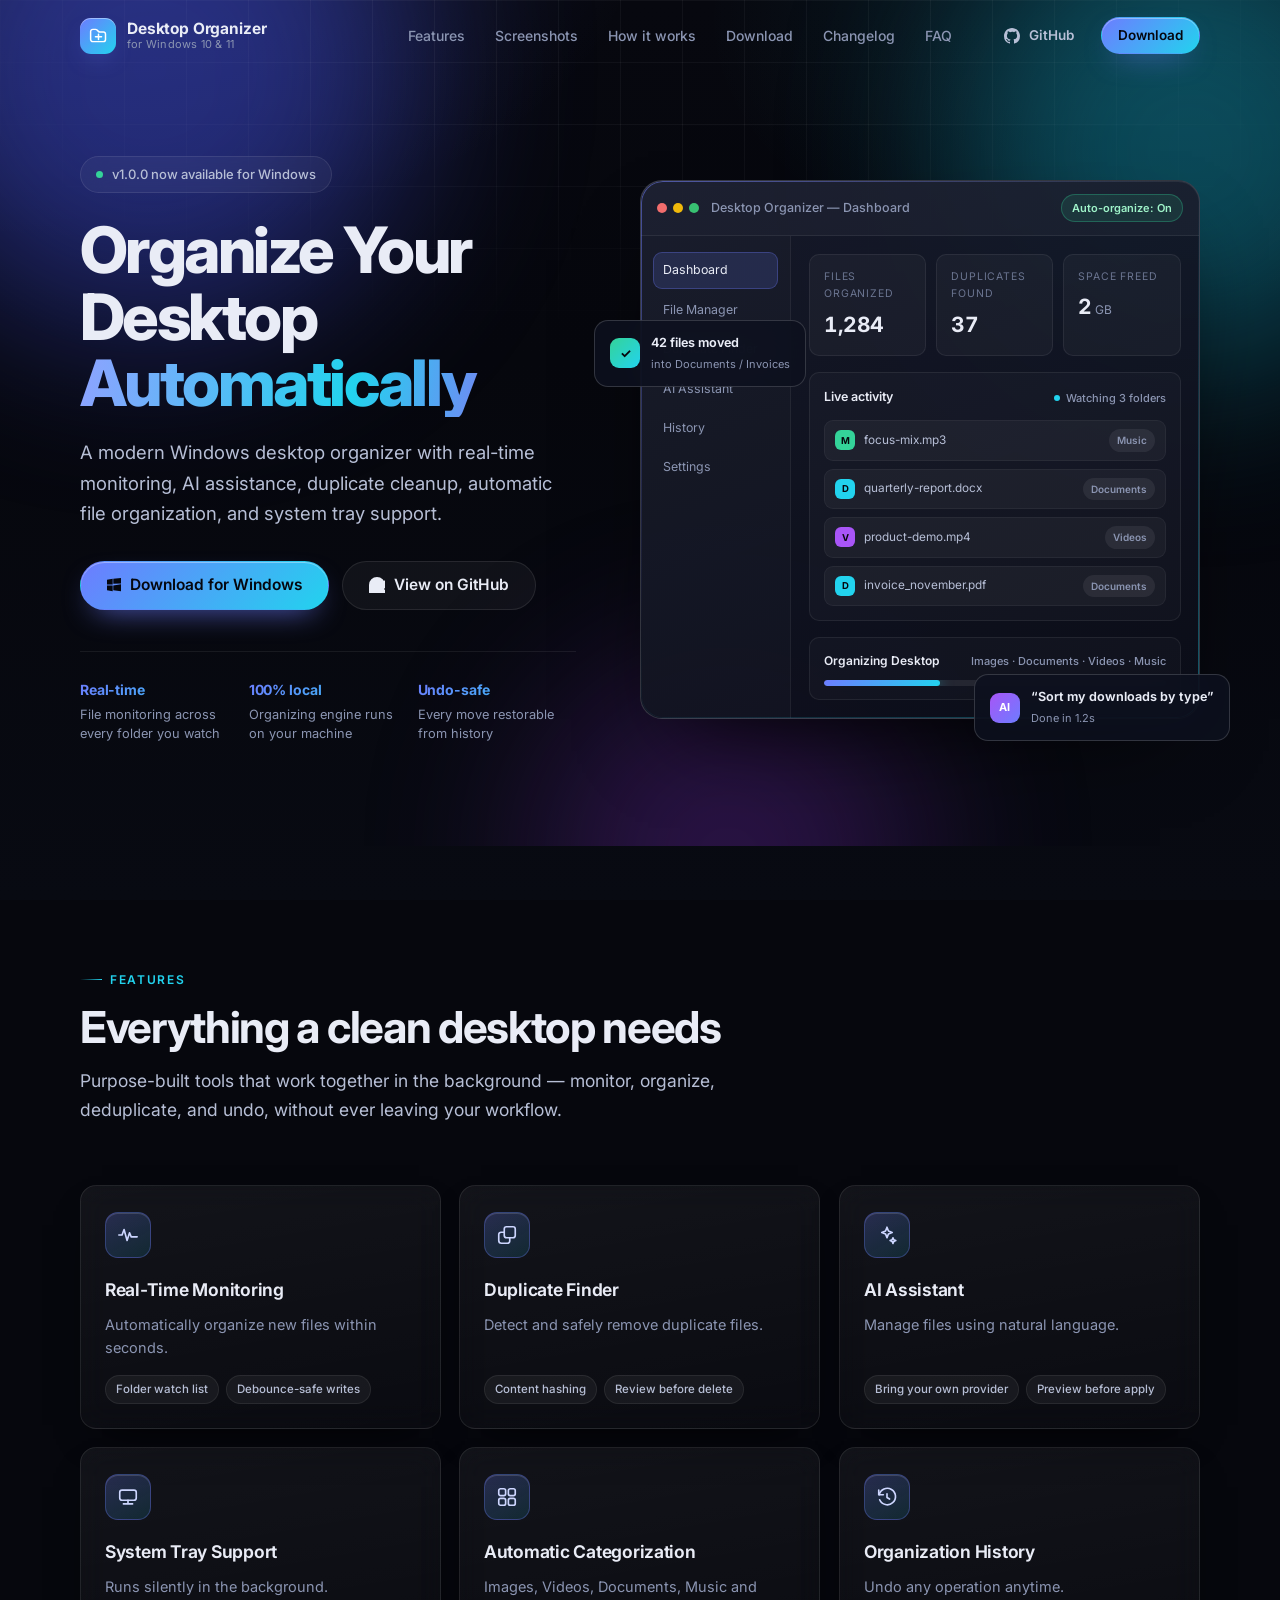
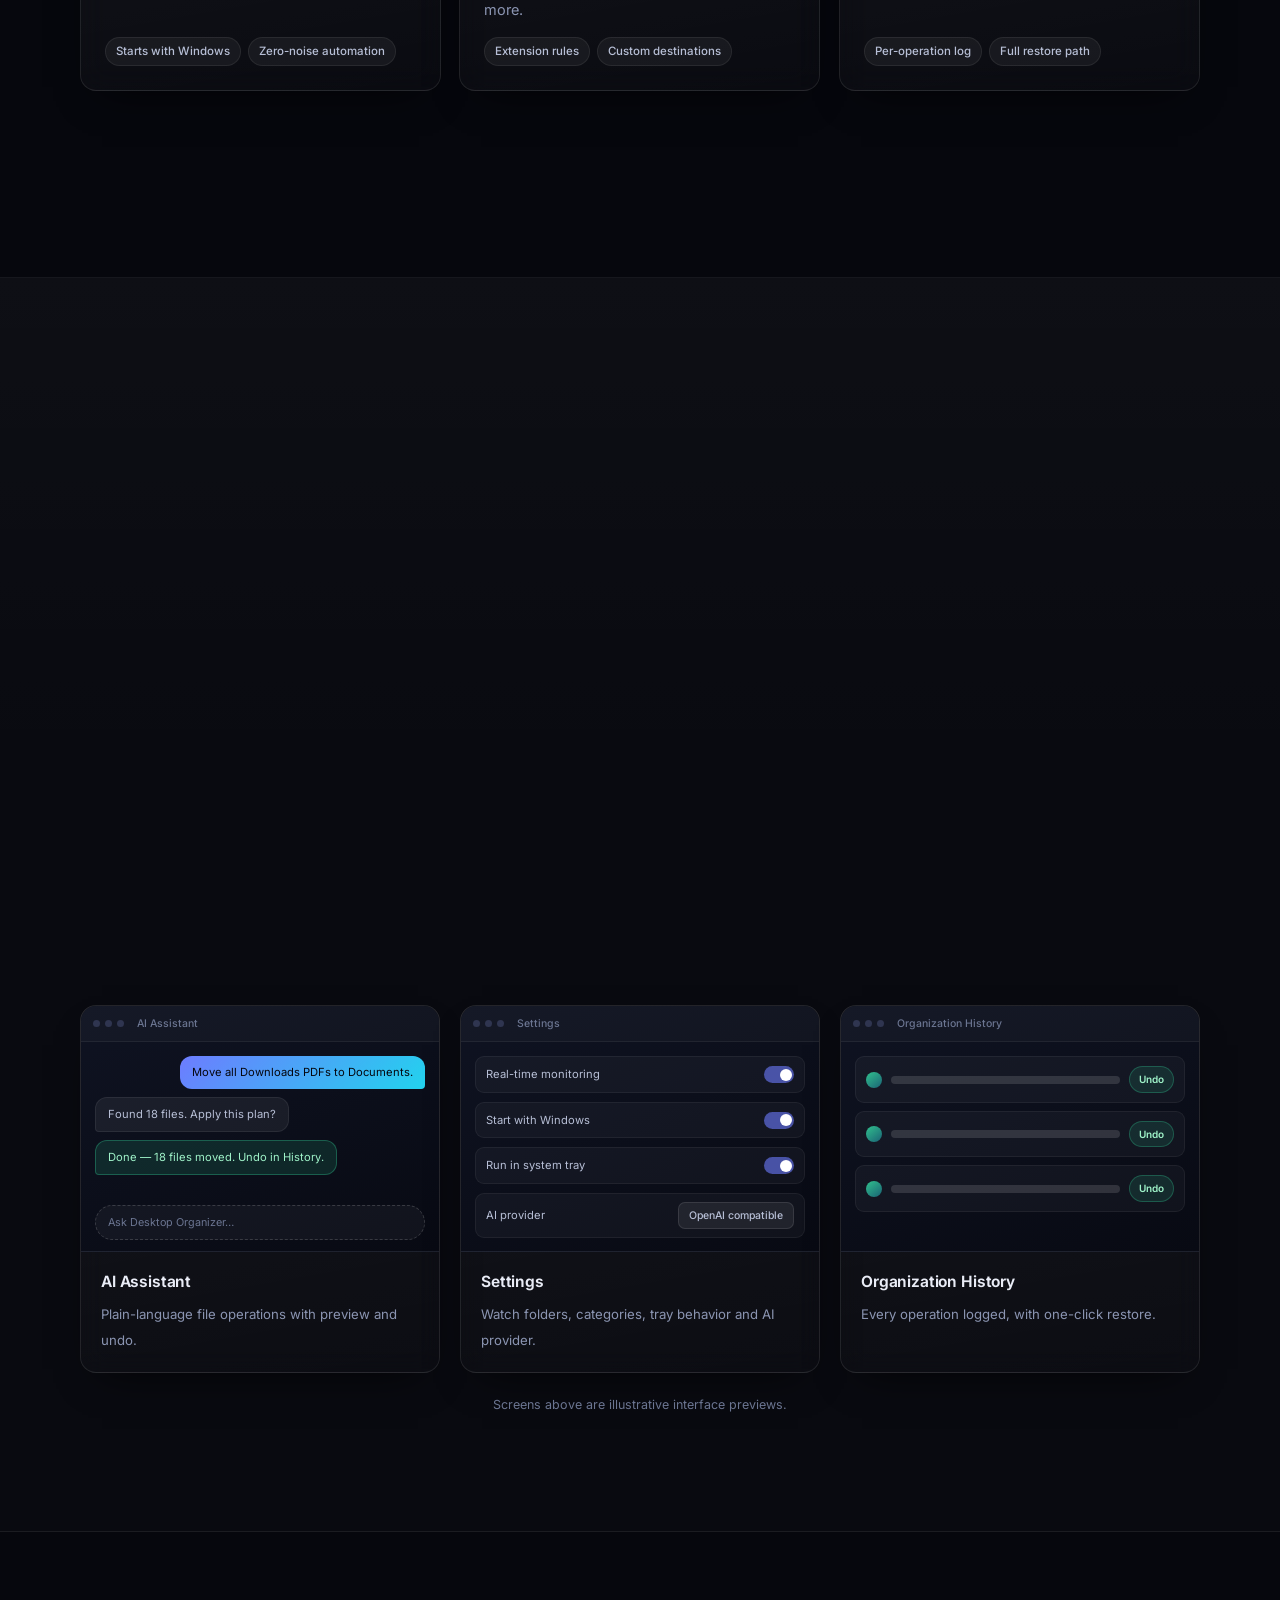
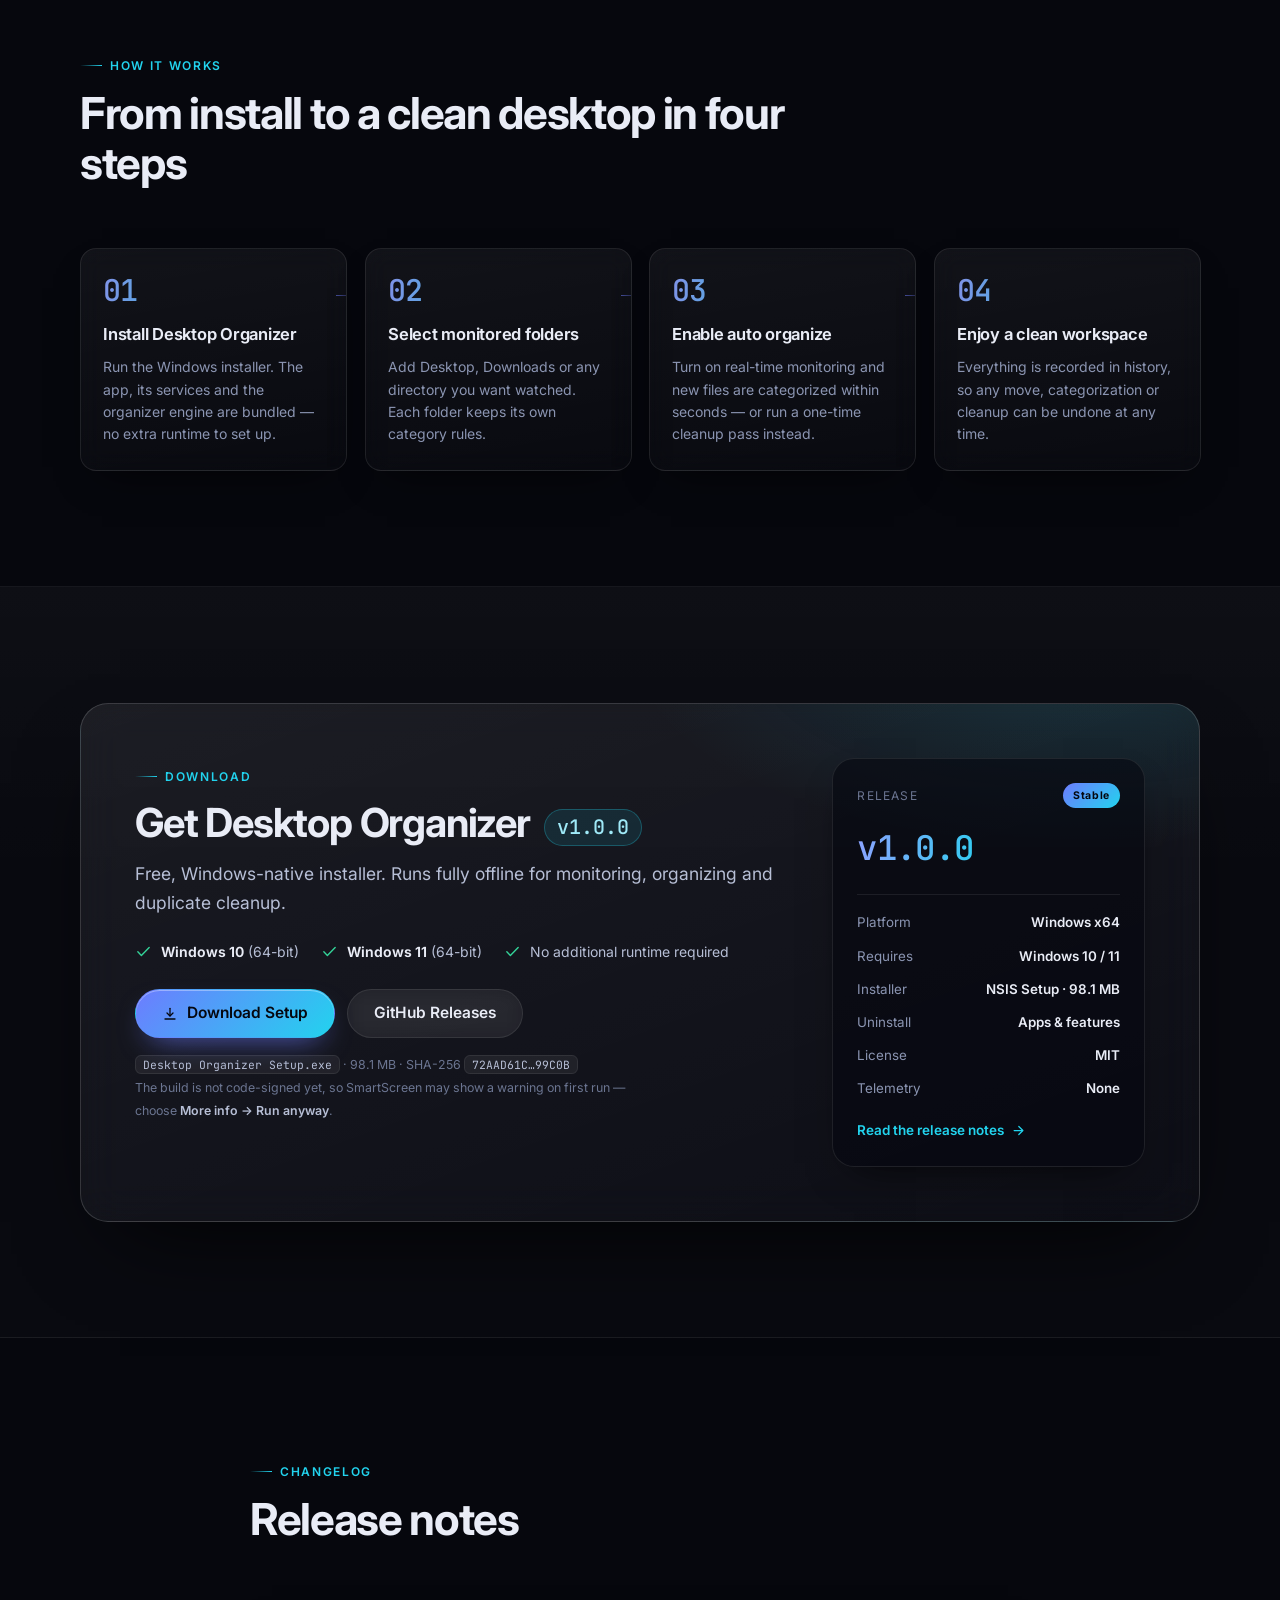
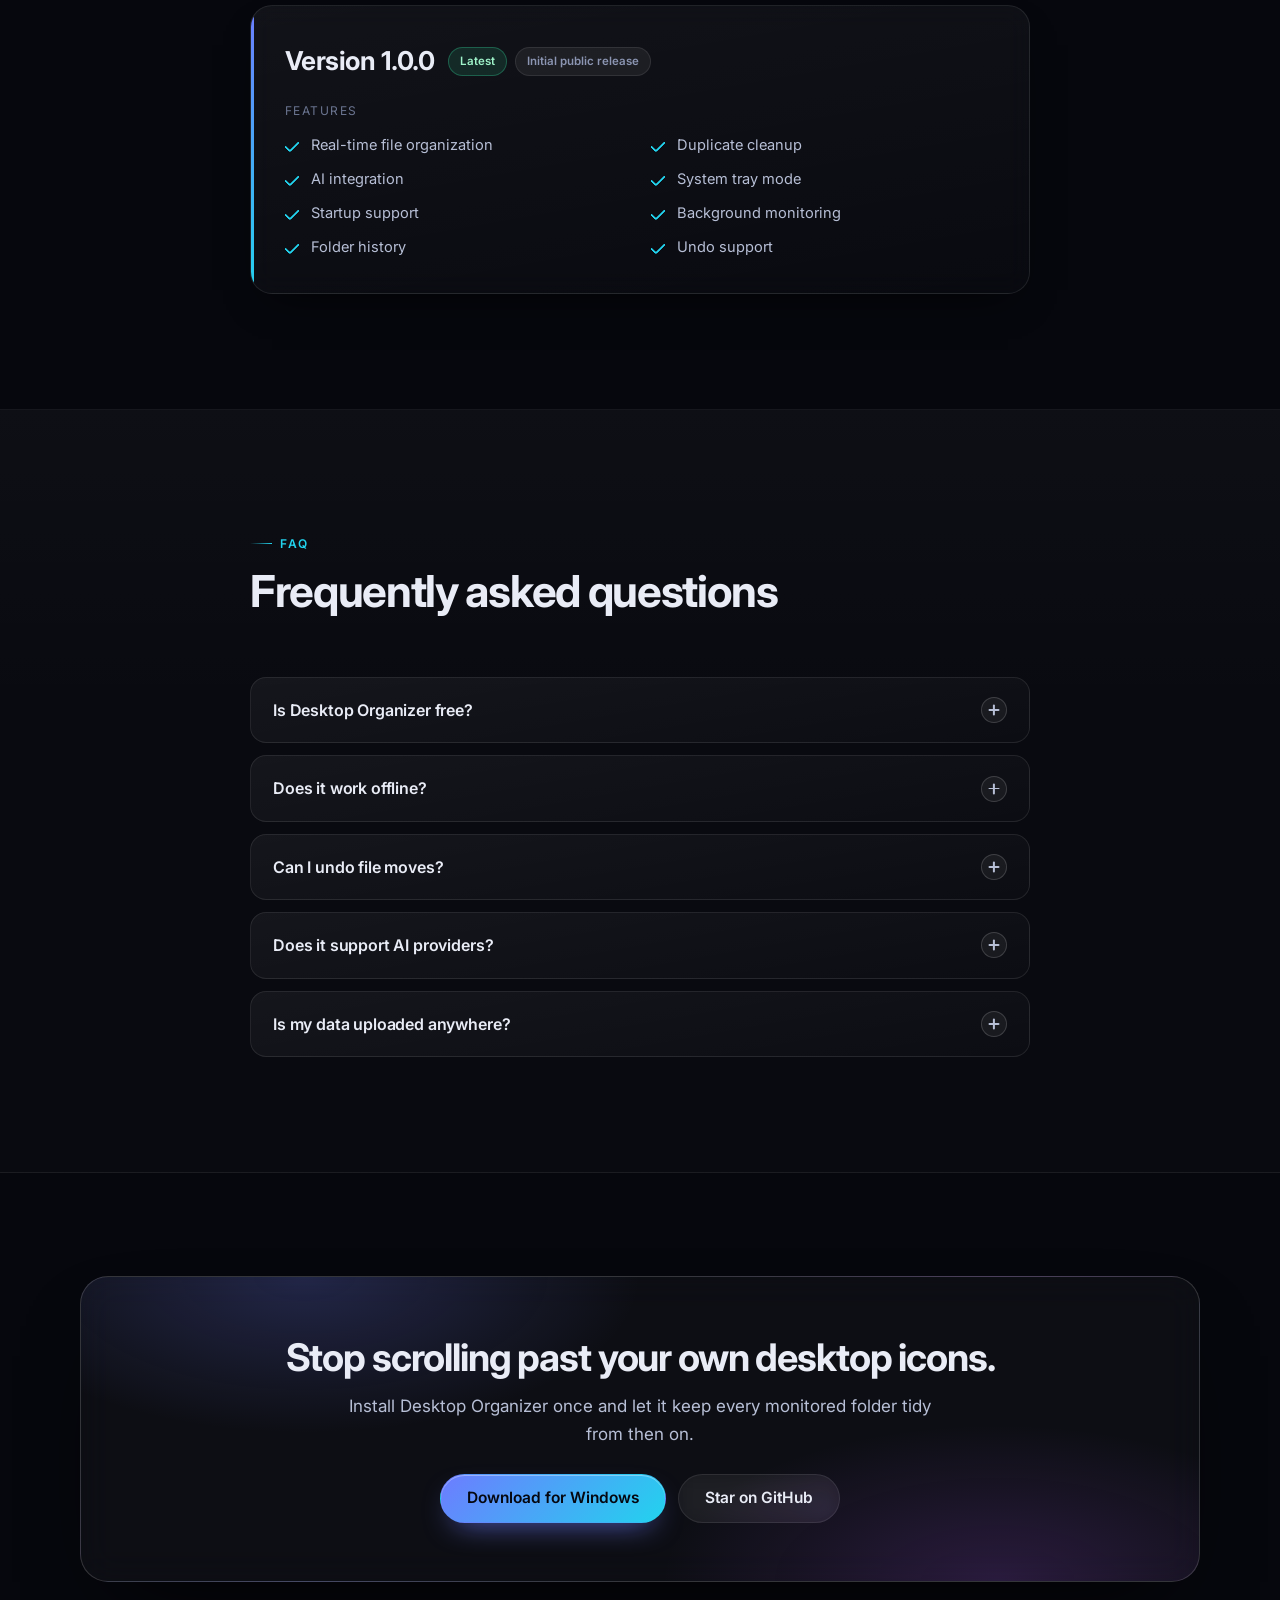
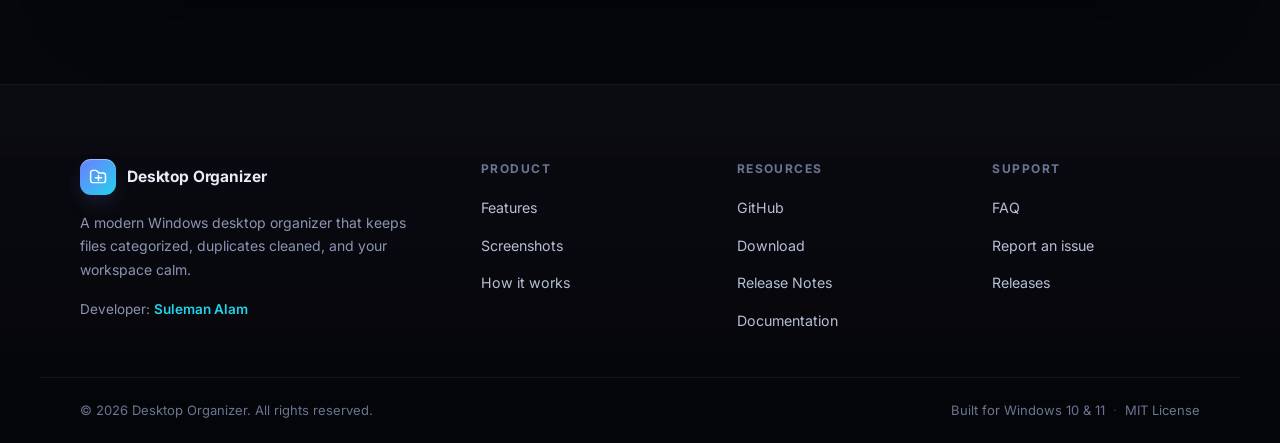
==== index.html @ 9768dad8 "Move Desktop Organizer website to root" ====
<!DOCTYPE html>
<html lang="en">
<head>
<meta charset="utf-8">
<meta name="viewport" content="width=device-width, initial-scale=1">
<title>Desktop Organizer - Smart Windows File Organizer</title>
<meta name="description" content="Desktop Organizer automatically organizes files, detects duplicates, supports AI-powered file management, and keeps your Windows desktop clean.">
<meta name="author" content="Suleman Alam">
<meta name="theme-color" content="#06070d">
<meta name="color-scheme" content="dark">
<link rel="canonical" href="https://iifamily409-rgb.github.io/Desktop-Organizer/">
<meta name="robots" content="index, follow">

<meta property="og:type" content="website">
<meta property="og:site_name" content="Desktop Organizer">
<meta property="og:title" content="Desktop Organizer - Smart Windows File Organizer">
<meta property="og:description" content="Automatically organizes files, detects duplicates, supports AI-powered file management, and keeps your Windows desktop clean.">
<meta property="og:url" content="https://iifamily409-rgb.github.io/Desktop-Organizer/">
<meta property="og:image" content="https://iifamily409-rgb.github.io/Desktop-Organizer/assets/og-image.png">
<meta name="twitter:card" content="summary_large_image">
<meta name="twitter:title" content="Desktop Organizer - Smart Windows File Organizer">
<meta name="twitter:description" content="A modern Windows desktop organizer with real-time monitoring, AI assistance, duplicate cleanup and system tray support.">
<meta name="twitter:image" content="https://iifamily409-rgb.github.io/Desktop-Organizer/assets/og-image.png">

<link rel="icon" href="./assets/favicon.svg" type="image/svg+xml">
<link rel="apple-touch-icon" href="./assets/icon.png">
<link rel="preconnect" href="https://fonts.googleapis.com">
<link rel="preconnect" href="https://fonts.gstatic.com" crossorigin>
<link rel="stylesheet" href="https://fonts.googleapis.com/css2?family=Inter:wght@400;500;600;700;800&family=JetBrains+Mono:wght@400;500&display=swap">
<link rel="stylesheet" href="./style.css">

<script type="application/ld+json">
{
  "@context": "https://schema.org",
  "@type": "SoftwareApplication",
  "name": "Desktop Organizer",
  "applicationCategory": "UtilitiesApplication",
  "operatingSystem": "Windows 10, Windows 11",
  "softwareVersion": "1.0.0",
  "url": "https://iifamily409-rgb.github.io/Desktop-Organizer/",
  "description": "Desktop Organizer automatically organizes files, detects duplicates, supports AI-powered file management, and keeps your Windows desktop clean.",
  "author": { "@type": "Person", "name": "Suleman Alam" },
  "license": "https://opensource.org/licenses/MIT",
  "offers": { "@type": "Offer", "price": "0", "priceCurrency": "USD" }
}
</script>
</head>
<body>
<a class="skip-link" href="#main">Skip to content</a>

<header class="site-header" id="siteHeader">
  <div class="container header-inner">
    <a class="brand" href="#home" aria-label="Desktop Organizer home">
      <span class="brand-mark" aria-hidden="true">
        <svg viewBox="0 0 24 24" fill="none" stroke="currentColor" stroke-width="1.7" stroke-linecap="round" stroke-linejoin="round">
          <path d="M3 7.5A2.5 2.5 0 0 1 5.5 5h3.1c.66 0 1.28.26 1.75.72L11.9 7.3c.47.46 1.09.72 1.75.72h3.9A2.5 2.5 0 0 1 20 10.5v6A2.5 2.5 0 0 1 17.5 19h-12A2.5 2.5 0 0 1 3 16.5v-9Z"/>
          <path d="M8.5 13.5h7M12 10.5v6"/>
        </svg>
      </span>
      <span class="brand-text">
        <span class="brand-name">Desktop Organizer</span>
        <span class="brand-sub">for Windows 10 &amp; 11</span>
      </span>
    </a>

    <nav class="site-nav" id="siteNav" aria-label="Primary">
      <ul class="nav-links">
        <li><a href="#features">Features</a></li>
        <li><a href="#screenshots">Screenshots</a></li>
        <li><a href="#how-it-works">How it works</a></li>
        <li><a href="#download">Download</a></li>
        <li><a href="#changelog">Changelog</a></li>
        <li><a href="#faq">FAQ</a></li>
      </ul>
      <div class="nav-mobile-actions">
        <a class="btn btn-primary btn-block" href="./downloads/Desktop%20Organizer%20Setup.exe" download="Desktop Organizer Setup.exe">Download for Windows</a>
      </div>
    </nav>

    <div class="header-actions">
      <a class="btn btn-ghost btn-sm github-btn" href="https://github.com/iifamily409-rgb/Desktop-Organizer" target="_blank" rel="noopener">
        <svg viewBox="0 0 16 16" aria-hidden="true" fill="currentColor"><path d="M8 0C3.58 0 0 3.58 0 8a8 8 0 0 0 5.47 7.59c.4.07.55-.17.55-.38 0-.19-.01-.82-.01-1.49-2.01.37-2.53-.49-2.69-.94-.09-.23-.48-.94-.82-1.13-.28-.15-.68-.52-.01-.53.63-.01 1.08.58 1.23.82.72 1.21 1.87.87 2.33.66.07-.52.28-.87.51-1.07-1.78-.2-3.64-.89-3.64-3.95 0-.87.31-1.59.82-2.15-.08-.2-.36-1.02.08-2.12 0 0 .67-.21 2.2.82a7.6 7.6 0 0 1 2-.27c.68 0 1.36.09 2 .27 1.53-1.04 2.2-.82 2.2-.82.44 1.1.16 1.92.08 2.12.51.56.82 1.27.82 2.15 0 3.07-1.87 3.75-3.65 3.95.29.25.54.73.54 1.48 0 1.07-.01 1.94-.01 2.21 0 .21.15.46.55.38A8 8 0 0 0 16 8c0-4.42-3.58-8-8-8Z"/></svg>
        <span>GitHub</span>
      </a>
      <a class="btn btn-primary btn-sm" href="#download">Download</a>
      <button class="nav-toggle" id="navToggle" type="button" aria-label="Open navigation menu" aria-controls="siteNav" aria-expanded="false">
        <span></span><span></span><span></span>
      </button>
    </div>
  </div>
</header>

<main id="main">

  <!-- ============ HERO ============ -->
  <section class="hero" id="home">
    <div class="hero-bg" aria-hidden="true">
      <span class="orb orb-a"></span>
      <span class="orb orb-b"></span>
      <span class="orb orb-c"></span>
      <span class="grid-overlay"></span>
    </div>

    <div class="container hero-inner">
      <div class="hero-copy">
        <p class="hero-badge reveal">
          <span class="pulse-dot" aria-hidden="true"></span>
          v1.0.0 now available for Windows
        </p>

        <h1 class="hero-title reveal delay-1">
          Organize Your Desktop
          <span class="gradient-text">Automatically</span>
        </h1>

        <p class="hero-subtitle reveal delay-2">
          A modern Windows desktop organizer with real-time monitoring, AI assistance,
          duplicate cleanup, automatic file organization, and system tray support.
        </p>

        <div class="hero-actions reveal delay-3">
          <a class="btn btn-primary btn-lg" href="./downloads/Desktop%20Organizer%20Setup.exe" download="Desktop Organizer Setup.exe">
            <svg class="win-glyph" viewBox="0 0 16 16" aria-hidden="true" fill="currentColor"><path d="M0 1.9 6.5.84v6.7H0V1.9Zm0 12.2 6.5 1.06V8.46H0v5.64ZM7.2 8.46 16 7.24v7.9l-8.8-1.24V8.46Zm0-7.6L16 0v6.3l-8.8.15V.86Z"/></svg>
            Download for Windows
          </a>
          <a class="btn btn-secondary btn-lg" href="https://github.com/iifamily409-rgb/Desktop-Organizer" target="_blank" rel="noopener">
            <svg viewBox="0 0 16 16" aria-hidden="true" fill="currentColor"><path d="M0 8a8 8 0 0 1 8-8 8 8 0 0 1 8 8 8 8 0 0 1-5.28 7.59c-.39.07-.54-.17-.54-.37v-1.35c2.18.46 2.64-1.04 2.64-1.04.36-.9.87-1.15.87-1.15.71-.48-.05-.47-.05-.47.79.05 1.2.8 1.2.8.69 1.19 1.82.85 2.26.65.07-.5.27-.85.49-1.05-1.72-.2-3.53-.86-3.53-3.83 0-.85.3-1.54.8-2.08-.08-.2-.35-.99.07-2.06 0 0 .65-.21 2.14.79a7.5 7.5 0 0 1 3.9 0c1.48-1 2.13-.79 2.13-.79.43 1.07.16 1.86.08 2.06.5.54.8 1.23.8 2.08 0 2.98-1.82 3.63-3.55 3.82.28.24.53.72.53 1.45v2.15c0 .2.13.45.54.37A8 8 0 0 1 0 8Z"/></svg>
            View on GitHub
          </a>
        </div>

        <dl class="hero-stats reveal delay-4">
          <div><dt>Real-time</dt><dd>File monitoring across every folder you watch</dd></div>
          <div><dt>100% local</dt><dd>Organizing engine runs on your machine</dd></div>
          <div><dt>Undo-safe</dt><dd>Every move restorable from history</dd></div>
        </dl>
      </div>

      <div class="hero-visual reveal delay-2">
        <div class="app-window" data-tilt>
          <div class="app-chrome">
            <span class="dots" aria-hidden="true"><i></i><i></i><i></i></span>
            <span class="app-title">Desktop Organizer — Dashboard</span>
            <span class="app-chip">Auto-organize: On</span>
          </div>

          <div class="app-body" aria-hidden="true">
            <aside class="app-side">
              <span class="side-item is-active">Dashboard</span>
              <span class="side-item">File Manager</span>
              <span class="side-item">Duplicate Finder</span>
              <span class="side-item">AI Assistant</span>
              <span class="side-item">History</span>
              <span class="side-item">Settings</span>
            </aside>

            <div class="app-main">
              <div class="app-tiles">
                <div class="tile"><span class="tile-label">Files organized</span><strong class="tile-value" data-count="1284">0</strong></div>
                <div class="tile"><span class="tile-label">Duplicates found</span><strong class="tile-value" data-count="37">0</strong></div>
                <div class="tile"><span class="tile-label">Space freed</span><strong class="tile-value" data-count="2">0</strong><span class="tile-unit">GB</span></div>
              </div>

              <div class="app-panel">
                <div class="panel-head">
                  <span>Live activity</span>
                  <span class="panel-sub"><i class="live-dot"></i> Watching 3 folders</span>
                </div>
                <ul class="activity-list" id="activityList"></ul>
              </div>

              <div class="app-progress">
                <div class="progress-head"><span>Organizing Desktop</span><span class="muted">Images · Documents · Videos · Music</span></div>
                <div class="bar"><span class="bar-fill"></span></div>
              </div>
            </div>
          </div>
        </div>

        <div class="floating-card float-a" aria-hidden="true">
          <span class="fc-icon">✓</span>
          <div><strong>42 files moved</strong><small>into Documents / Invoices</small></div>
        </div>
        <div class="floating-card float-b" aria-hidden="true">
          <span class="fc-icon fc-purple">AI</span>
          <div><strong>“Sort my downloads by type”</strong><small>Done in 1.2s</small></div>
        </div>
      </div>
    </div>
  </section>

  <!-- ============ FEATURES ============ -->
  <section class="section" id="features">
    <div class="container">
      <header class="section-head reveal">
        <p class="eyebrow">Features</p>
        <h2>Everything a clean desktop needs</h2>
        <p class="section-sub">
          Purpose-built tools that work together in the background — monitor, organize, deduplicate,
          and undo, without ever leaving your workflow.
        </p>
      </header>

      <div class="feature-grid">
        <article class="feature-card reveal">
          <span class="feature-icon" aria-hidden="true">
            <svg viewBox="0 0 24 24" fill="none" stroke="currentColor" stroke-width="1.8" stroke-linecap="round" stroke-linejoin="round"><path d="M2 12h3.5l2.2-6 3.3 12 2.7-8.4 1.8 4.4H22"/></svg>
          </span>
          <h3>Real-Time Monitoring</h3>
          <p>Automatically organize new files within seconds.</p>
          <ul class="feature-meta"><li>Folder watch list</li><li>Debounce-safe writes</li></ul>
        </article>

        <article class="feature-card reveal delay-1">
          <span class="feature-icon" aria-hidden="true">
            <svg viewBox="0 0 24 24" fill="none" stroke="currentColor" stroke-width="1.8" stroke-linecap="round" stroke-linejoin="round"><rect x="9" y="3" width="12" height="12" rx="2.5"/><path d="M15 15v3.5A2.5 2.5 0 0 1 12.5 21H6a3 3 0 0 1-3-3v-6.5A2.5 2.5 0 0 1 5.5 9H9"/></svg>
          </span>
          <h3>Duplicate Finder</h3>
          <p>Detect and safely remove duplicate files.</p>
          <ul class="feature-meta"><li>Content hashing</li><li>Review before delete</li></ul>
        </article>

        <article class="feature-card reveal delay-2">
          <span class="feature-icon" aria-hidden="true">
            <svg viewBox="0 0 24 24" fill="none" stroke="currentColor" stroke-width="1.8" stroke-linecap="round" stroke-linejoin="round"><path d="M12 3.5l1.6 4.1 4.1 1.6-4.1 1.6L12 15l-1.6-4.2L6.3 9.2l4.1-1.6L12 3.5Z"/><path d="M18.5 15l.9 2.2 2.2.9-2.2.9-.9 2.2-.9-2.2-2.2-.9 2.2-.9.9-2.2Z"/></svg>
          </span>
          <h3>AI Assistant</h3>
          <p>Manage files using natural language.</p>
          <ul class="feature-meta"><li>Bring your own provider</li><li>Preview before apply</li></ul>
        </article>

        <article class="feature-card reveal">
          <span class="feature-icon" aria-hidden="true">
            <svg viewBox="0 0 24 24" fill="none" stroke="currentColor" stroke-width="1.8" stroke-linecap="round" stroke-linejoin="round"><rect x="3" y="4.5" width="18" height="11" rx="2.5"/><path d="M7 19.5h10M12 15.5v4"/></svg>
          </span>
          <h3>System Tray Support</h3>
          <p>Runs silently in the background.</p>
          <ul class="feature-meta"><li>Starts with Windows</li><li>Zero-noise automation</li></ul>
        </article>

        <article class="feature-card reveal delay-1">
          <span class="feature-icon" aria-hidden="true">
            <svg viewBox="0 0 24 24" fill="none" stroke="currentColor" stroke-width="1.8" stroke-linecap="round" stroke-linejoin="round"><rect x="3" y="3" width="7.5" height="7.5" rx="2"/><rect x="13.5" y="3" width="7.5" height="7.5" rx="2"/><rect x="3" y="13.5" width="7.5" height="7.5" rx="2"/><rect x="13.5" y="13.5" width="7.5" height="7.5" rx="2"/></svg>
          </span>
          <h3>Automatic Categorization</h3>
          <p>Images, Videos, Documents, Music and more.</p>
          <ul class="feature-meta"><li>Extension rules</li><li>Custom destinations</li></ul>
        </article>

        <article class="feature-card reveal delay-2">
          <span class="feature-icon" aria-hidden="true">
            <svg viewBox="0 0 24 24" fill="none" stroke="currentColor" stroke-width="1.8" stroke-linecap="round" stroke-linejoin="round"><path d="M3.5 9.5A9 9 0 1 1 4 15"/><path d="M3 4.5v5h5"/><path d="M12 8.5v4l2.8 1.7"/></svg>
          </span>
          <h3>Organization History</h3>
          <p>Undo any operation anytime.</p>
          <ul class="feature-meta"><li>Per-operation log</li><li>Full restore path</li></ul>
        </article>
      </div>

      <ul class="chip-row reveal" aria-label="Also included">
        <li>Startup support</li>
        <li>Background monitoring</li>
        <li>Folder history</li>
        <li>Undo support</li>
        <li>Duplicate cleanup</li>
        <li>AI integration</li>
      </ul>
    </div>
  </section>

  <!-- ============ SCREENSHOTS ============ -->
  <section class="section section-alt" id="screenshots">
    <div class="container">
      <header class="section-head reveal">
        <p class="eyebrow">Screenshots</p>
        <h2>A calm, focused interface</h2>
        <p class="section-sub">
          Every screen is built around one job: show what happened to your files, and let you change it back.
        </p>
      </header>

      <div class="shot-grid">
        <figure class="shot-card reveal">
          <div class="shot-frame" aria-hidden="true">
            <div class="shot-bar"><i></i><i></i><i></i><span>Dashboard</span></div>
            <div class="shot-body shot-dashboard">
              <div class="mini-tiles"><span></span><span></span><span></span><span></span></div>
              <div class="mini-panel tall"><div class="mini-row w-70"></div><div class="mini-row w-90"></div><div class="mini-row w-50"></div><div class="mini-row w-80"></div></div>
              <div class="mini-bars"><i style="height:38%"></i><i style="height:62%"></i><i style="height:48%"></i><i style="height:82%"></i><i style="height:56%"></i><i style="height:72%"></i></div>
            </div>
          </div>
          <figcaption><strong>Dashboard</strong><span>Live activity, watched folders and totals at a glance.</span></figcaption>
        </figure>

        <figure class="shot-card reveal delay-1">
          <div class="shot-frame" aria-hidden="true">
            <div class="shot-bar"><i></i><i></i><i></i><span>Duplicate Cleaner</span></div>
            <div class="shot-body shot-list">
              <div class="mini-head"><span>Group</span><span>Size</span><span>Action</span></div>
              <div class="mini-row w-90"></div>
              <div class="mini-row w-70"></div>
              <div class="mini-row w-80 is-accent"></div>
              <div class="mini-row w-60"></div>
              <div class="mini-cta">Review 12 duplicates</div>
            </div>
          </div>
          <figcaption><strong>Duplicate Cleaner</strong><span>Hash-matched groups with a safe review step before deletion.</span></figcaption>
        </figure>

        <figure class="shot-card reveal delay-2">
          <div class="shot-frame" aria-hidden="true">
            <div class="shot-bar"><i></i><i></i><i></i><span>File Manager</span></div>
            <div class="shot-body shot-files">
              <div class="file-tile"><i></i><span>Images</span></div>
              <div class="file-tile"><i></i><span>Videos</span></div>
              <div class="file-tile"><i></i><span>Documents</span></div>
              <div class="file-tile"><i></i><span>Music</span></div>
              <div class="file-tile"><i></i><span>Archives</span></div>
              <div class="file-tile"><i></i><span>Installers</span></div>
            </div>
          </div>
          <figcaption><strong>File Manager</strong><span>Browse categories and move files wherever you want them.</span></figcaption>
        </figure>

        <figure class="shot-card reveal">
          <div class="shot-frame" aria-hidden="true">
            <div class="shot-bar"><i></i><i></i><i></i><span>AI Assistant</span></div>
            <div class="shot-body shot-chat">
              <div class="bubble in">Move all Downloads PDFs to Documents.</div>
              <div class="bubble out">Found 18 files. Apply this plan?</div>
              <div class="bubble done">Done — 18 files moved. Undo in History.</div>
              <div class="chat-input">Ask Desktop Organizer…</div>
            </div>
          </div>
          <figcaption><strong>AI Assistant</strong><span>Plain-language file operations with preview and undo.</span></figcaption>
        </figure>

        <figure class="shot-card reveal delay-1">
          <div class="shot-frame" aria-hidden="true">
            <div class="shot-bar"><i></i><i></i><i></i><span>Settings</span></div>
            <div class="shot-body shot-settings">
              <div class="set-row"><span>Real-time monitoring</span><b class="toggle on"></b></div>
              <div class="set-row"><span>Start with Windows</span><b class="toggle on"></b></div>
              <div class="set-row"><span>Run in system tray</span><b class="toggle on"></b></div>
              <div class="set-row"><span>AI provider</span><b class="select">OpenAI compatible</b></div>
            </div>
          </div>
          <figcaption><strong>Settings</strong><span>Watch folders, categories, tray behavior and AI provider.</span></figcaption>
        </figure>

        <figure class="shot-card reveal delay-2">
          <div class="shot-frame" aria-hidden="true">
            <div class="shot-bar"><i></i><i></i><i></i><span>Organization History</span></div>
            <div class="shot-body shot-history">
              <div class="hist-item"><i></i><div class="mini-row w-70"></div><b>Undo</b></div>
              <div class="hist-item"><i></i><div class="mini-row w-60"></div><b>Undo</b></div>
              <div class="hist-item"><i></i><div class="mini-row w-80"></div><b>Undo</b></div>
            </div>
          </div>
          <figcaption><strong>Organization History</strong><span>Every operation logged, with one-click restore.</span></figcaption>
        </figure>
      </div>

      <p class="shot-note reveal">Screens above are illustrative interface previews.</p>
    </div>
  </section>

  <!-- ============ HOW IT WORKS ============ -->
  <section class="section" id="how-it-works">
    <div class="container">
      <header class="section-head reveal">
        <p class="eyebrow">How it works</p>
        <h2>From install to a clean desktop in four steps</h2>
      </header>

      <ol class="steps">
        <li class="step reveal">
          <span class="step-num">01</span>
          <div class="step-body">
            <h3>Install Desktop Organizer</h3>
            <p>Run the Windows installer. The app, its services and the organizer engine are bundled — no extra runtime to set up.</p>
          </div>
        </li>
        <li class="step reveal delay-1">
          <span class="step-num">02</span>
          <div class="step-body">
            <h3>Select monitored folders</h3>
            <p>Add Desktop, Downloads or any directory you want watched. Each folder keeps its own category rules.</p>
          </div>
        </li>
        <li class="step reveal delay-2">
          <span class="step-num">03</span>
          <div class="step-body">
            <h3>Enable auto organize</h3>
            <p>Turn on real-time monitoring and new files are categorized within seconds — or run a one-time cleanup pass instead.</p>
          </div>
        </li>
        <li class="step reveal delay-3">
          <span class="step-num">04</span>
          <div class="step-body">
            <h3>Enjoy a clean workspace</h3>
            <p>Everything is recorded in history, so any move, categorization or cleanup can be undone at any time.</p>
          </div>
        </li>
      </ol>
    </div>
  </section>

  <!-- ============ DOWNLOAD ============ -->
  <section class="section section-alt" id="download">
    <div class="container">
      <div class="download-panel reveal">
        <div class="download-copy">
          <p class="eyebrow">Download</p>
          <h2>Get Desktop Organizer <span class="version-chip">v1.0.0</span></h2>
          <p class="section-sub">
            Free, Windows-native installer. Runs fully offline for monitoring, organizing and duplicate cleanup.
          </p>

          <ul class="requirements">
            <li>
              <svg viewBox="0 0 24 24" fill="none" stroke="currentColor" stroke-width="2" stroke-linecap="round" stroke-linejoin="round" aria-hidden="true"><path d="M4 12.5 9 17.5 20 6.5"/></svg>
              <span><strong>Windows 10</strong> (64-bit)</span>
            </li>
            <li>
              <svg viewBox="0 0 24 24" fill="none" stroke="currentColor" stroke-width="2" stroke-linecap="round" stroke-linejoin="round" aria-hidden="true"><path d="M4 12.5 9 17.5 20 6.5"/></svg>
              <span><strong>Windows 11</strong> (64-bit)</span>
            </li>
            <li>
              <svg viewBox="0 0 24 24" fill="none" stroke="currentColor" stroke-width="2" stroke-linecap="round" stroke-linejoin="round" aria-hidden="true"><path d="M4 12.5 9 17.5 20 6.5"/></svg>
              <span>No additional runtime required</span>
            </li>
          </ul>

          <div class="download-actions">
            <a class="btn btn-primary btn-lg" href="./downloads/Desktop%20Organizer%20Setup.exe" download="Desktop Organizer Setup.exe">
              <svg viewBox="0 0 24 24" fill="none" stroke="currentColor" stroke-width="1.9" stroke-linecap="round" stroke-linejoin="round" aria-hidden="true"><path d="M12 3.5v11"/><path d="m7.5 10.5 4.5 4.5 4.5-4.5"/><path d="M4.5 19.5h15"/></svg>
              Download Setup
            </a>
            <a class="btn btn-secondary btn-lg" href="https://github.com/iifamily409-rgb/Desktop-Organizer/releases" target="_blank" rel="noopener">GitHub Releases</a>
          </div>
          <p class="download-note">
            <code>Desktop Organizer Setup.exe</code> · 98.1 MB · SHA-256 <code>72AAD61C…99C0B</code><br>
            The build is not code-signed yet, so SmartScreen may show a warning on first run — choose
            <strong>More info → Run anyway</strong>.
          </p>
        </div>

        <aside class="download-card" aria-label="Release information">
          <div class="dc-head">
            <span>Release</span>
            <span class="dc-badge">Stable</span>
          </div>
          <p class="dc-version">v1.0.0</p>
          <dl class="dc-list">
            <div><dt>Platform</dt><dd>Windows x64</dd></div>
            <div><dt>Requires</dt><dd>Windows 10 / 11</dd></div>
            <div><dt>Installer</dt><dd>NSIS Setup · 98.1 MB</dd></div>
            <div><dt>Uninstall</dt><dd>Apps &amp; features</dd></div>
            <div><dt>License</dt><dd>MIT</dd></div>
            <div><dt>Telemetry</dt><dd>None</dd></div>
          </dl>
          <a class="dc-link" href="#changelog">Read the release notes
            <svg viewBox="0 0 24 24" fill="none" stroke="currentColor" stroke-width="2" stroke-linecap="round" stroke-linejoin="round" aria-hidden="true"><path d="M5 12h13"/><path d="m12.5 5.5 6.5 6.5-6.5 6.5"/></svg>
          </a>
        </aside>
      </div>
    </div>
  </section>

  <!-- ============ CHANGELOG ============ -->
  <section class="section" id="changelog">
    <div class="container narrow">
      <header class="section-head reveal">
        <p class="eyebrow">Changelog</p>
        <h2>Release notes</h2>
      </header>

      <article class="release reveal">
        <div class="release-head">
          <h3>Version 1.0.0</h3>
          <div class="release-tags"><span class="tag tag-latest">Latest</span><span class="tag">Initial public release</span></div>
        </div>
        <p class="release-lead">Features</p>
        <ul class="release-list">
          <li>Real-time file organization</li>
          <li>Duplicate cleanup</li>
          <li>AI integration</li>
          <li>System tray mode</li>
          <li>Startup support</li>
          <li>Background monitoring</li>
          <li>Folder history</li>
          <li>Undo support</li>
        </ul>
      </article>
    </div>
  </section>

  <!-- ============ FAQ ============ -->
  <section class="section section-alt" id="faq">
    <div class="container narrow">
      <header class="section-head reveal">
        <p class="eyebrow">FAQ</p>
        <h2>Frequently asked questions</h2>
      </header>

      <div class="faq-list reveal" id="faqList">
        <div class="faq-item">
          <h3><button class="faq-q" type="button" aria-expanded="false" aria-controls="faq-1" id="faq-1-btn"><span>Is Desktop Organizer free?</span><i class="faq-icon" aria-hidden="true"></i></button></h3>
          <div class="faq-a" id="faq-1" role="region" aria-labelledby="faq-1-btn">
            <div class="faq-a-inner">
              <p>Yes. Desktop Organizer is free to download and use on both Windows 10 and Windows 11, with all core features — monitoring, organizing, duplicate cleanup, history and undo — included. The project is distributed under the MIT license.</p>
            </div>
          </div>
        </div>

        <div class="faq-item">
          <h3><button class="faq-q" type="button" aria-expanded="false" aria-controls="faq-2" id="faq-2-btn"><span>Does it work offline?</span><i class="faq-icon" aria-hidden="true"></i></button></h3>
          <div class="faq-a" id="faq-2" role="region" aria-labelledby="faq-2-btn">
            <div class="faq-a-inner">
              <p>Fully. Real-time monitoring, categorization, duplicate detection, history and undo all run locally with no internet connection required. Only the optional AI assistant needs network access — and that depends on the provider you configure.</p>
            </div>
          </div>
        </div>

        <div class="faq-item">
          <h3><button class="faq-q" type="button" aria-expanded="false" aria-controls="faq-3" id="faq-3-btn"><span>Can I undo file moves?</span><i class="faq-icon" aria-hidden="true"></i></button></h3>
          <div class="faq-a" id="faq-3" role="region" aria-labelledby="faq-3-btn">
            <div class="faq-a-inner">
              <p>Yes. Every organizing run is recorded in Organization History with the original and destination paths for each file. Open the history entry and choose Undo to restore everything to where it started.</p>
            </div>
          </div>
        </div>

        <div class="faq-item">
          <h3><button class="faq-q" type="button" aria-expanded="false" aria-controls="faq-4" id="faq-4-btn"><span>Does it support AI providers?</span><i class="faq-icon" aria-hidden="true"></i></button></h3>
          <div class="faq-a" id="faq-4" role="region" aria-labelledby="faq-4-btn">
            <div class="faq-a-inner">
              <p>Desktop Organizer is provider-neutral: point the AI assistant at an OpenAI-compatible endpoint or a local model server, and it translates plain-language requests into file operations. Proposed actions are shown as a preview before anything touches your files.</p>
            </div>
          </div>
        </div>

        <div class="faq-item">
          <h3><button class="faq-q" type="button" aria-expanded="false" aria-controls="faq-5" id="faq-5-btn"><span>Is my data uploaded anywhere?</span><i class="faq-icon" aria-hidden="true"></i></button></h3>
          <div class="faq-a" id="faq-5" role="region" aria-labelledby="faq-5-btn">
            <div class="faq-a-inner">
              <p>No. There is no telemetry and no cloud sync — your files, folder structure and history database stay on your machine. If you enable the AI assistant, only the request text you send goes to the provider you configured, never your file contents unless you explicitly include them.</p>
            </div>
          </div>
        </div>
      </div>
    </div>
  </section>

  <!-- ============ CTA ============ -->
  <section class="cta-band">
    <div class="container">
      <div class="cta-inner reveal">
        <h2>Stop scrolling past your own desktop icons.</h2>
        <p>Install Desktop Organizer once and let it keep every monitored folder tidy from then on.</p>
        <div class="cta-actions">
          <a class="btn btn-primary btn-lg" href="./downloads/Desktop%20Organizer%20Setup.exe" download="Desktop Organizer Setup.exe">Download for Windows</a>
          <a class="btn btn-secondary btn-lg" href="https://github.com/iifamily409-rgb/Desktop-Organizer" target="_blank" rel="noopener">Star on GitHub</a>
        </div>
      </div>
    </div>
  </section>
</main>

<footer class="site-footer">
  <div class="container footer-grid">
    <div class="footer-brand">
      <a class="brand" href="#home">
        <span class="brand-mark" aria-hidden="true">
          <svg viewBox="0 0 24 24" fill="none" stroke="currentColor" stroke-width="1.7" stroke-linecap="round" stroke-linejoin="round">
            <path d="M3 7.5A2.5 2.5 0 0 1 5.5 5h3.1c.66 0 1.28.26 1.75.72L11.9 7.3c.47.46 1.09.72 1.75.72h3.9A2.5 2.5 0 0 1 20 10.5v6A2.5 2.5 0 0 1 17.5 19h-12A2.5 2.5 0 0 1 3 16.5v-9Z"/>
            <path d="M8.5 13.5h7M12 10.5v6"/>
          </svg>
        </span>
        <span class="brand-text"><span class="brand-name">Desktop Organizer</span></span>
      </a>
      <p>A modern Windows desktop organizer that keeps files categorized, duplicates cleaned, and your workspace calm.</p>
      <p class="developer">Developer: <a href="https://github.com/iifamily409-rgb" target="_blank" rel="noopener">Suleman Alam</a></p>
    </div>

    <nav class="footer-col" aria-label="Product">
      <h4>Product</h4>
      <ul>
        <li><a href="#features">Features</a></li>
        <li><a href="#screenshots">Screenshots</a></li>
        <li><a href="#how-it-works">How it works</a></li>
      </ul>
    </nav>

    <nav class="footer-col" aria-label="Resources">
      <h4>Resources</h4>
      <ul>
        <li><a href="https://github.com/iifamily409-rgb/Desktop-Organizer" target="_blank" rel="noopener">GitHub</a></li>
        <li><a href="./downloads/Desktop%20Organizer%20Setup.exe" download="Desktop Organizer Setup.exe">Download</a></li>
        <li><a href="#changelog">Release Notes</a></li>
        <li><a href="https://github.com/iifamily409-rgb/Desktop-Organizer" target="_blank" rel="noopener">Documentation</a></li>
      </ul>
    </nav>

    <nav class="footer-col" aria-label="Support">
      <h4>Support</h4>
      <ul>
        <li><a href="#faq">FAQ</a></li>
        <li><a href="https://github.com/iifamily409-rgb/Desktop-Organizer/issues" target="_blank" rel="noopener">Report an issue</a></li>
        <li><a href="https://github.com/iifamily409-rgb/Desktop-Organizer/releases" target="_blank" rel="noopener">Releases</a></li>
      </ul>
    </nav>
  </div>

  <div class="container footer-bottom">
    <p>© 2026 Desktop Organizer. All rights reserved.</p>
    <p class="footer-meta"><span>Built for Windows 10 &amp; 11</span><span class="sep">·</span><span>MIT License</span></p>
  </div>
</footer>

<button class="to-top" id="toTop" type="button" aria-label="Back to top">
  <svg viewBox="0 0 24 24" fill="none" stroke="currentColor" stroke-width="2" stroke-linecap="round" stroke-linejoin="round" aria-hidden="true"><path d="M12 19V5"/><path d="m5.5 11.5 6.5-6.5 6.5 6.5"/></svg>
</button>

<script src="./script.js" defer></script>
</body>
</html>
---- style.css ----
/* ==========================================================================
   Desktop Organizer — GitHub Pages landing
   Dark · glassmorphism · responsive · no build step
   ========================================================================== */

/* ---------- Tokens ---------- */
:root {
  --bg: #06070d;
  --bg-2: #090b14;
  --bg-3: #0d1020;
  --surface: rgba(255, 255, 255, 0.045);
  --surface-2: rgba(255, 255, 255, 0.07);
  --line: rgba(255, 255, 255, 0.09);
  --line-strong: rgba(255, 255, 255, 0.16);

  --text: #e9ecf6;
  --text-2: #b7bfd6;
  --muted: #8b95b2;
  --muted-2: #6b7591;

  --brand: #6d7cff;
  --brand-2: #22d3ee;
  --brand-3: #a855f7;
  --ok: #34d399;
  --warn: #fbbf24;

  --grad-brand: linear-gradient(135deg, #6d7cff 0%, #22d3ee 100%);
  --grad-violet: linear-gradient(135deg, #a855f7 0%, #6d7cff 100%);
  --grad-text: linear-gradient(100deg, #8ea2ff 0%, #22d3ee 55%, #a855f7 100%);

  --radius-sm: 10px;
  --radius: 16px;
  --radius-lg: 22px;
  --radius-xl: 28px;

  --shadow-sm: 0 1px 2px rgba(0, 0, 0, 0.4);
  --shadow: 0 18px 40px -22px rgba(0, 0, 0, 0.85);
  --shadow-lg: 0 40px 90px -40px rgba(0, 0, 0, 0.95);
  --glow: 0 0 0 1px rgba(109, 124, 255, 0.35), 0 18px 50px -20px rgba(109, 124, 255, 0.55);

  --header-h: 72px;
  --container: 1200px;
  --narrow: 860px;
  --ease: cubic-bezier(0.22, 0.61, 0.36, 1);

  --font-sans: "Inter", -apple-system, BlinkMacSystemFont, "Segoe UI", Roboto,
    "Helvetica Neue", Arial, sans-serif;
  --font-mono: "JetBrains Mono", ui-monospace, SFMono-Regular, Menlo, Consolas, monospace;
}

/* ---------- Reset ---------- */
*,
*::before,
*::after { box-sizing: border-box; }

html {
  -webkit-text-size-adjust: 100%;
  scroll-behavior: smooth;
}

body,
h1, h2, h3, h4, p, dl, dd, ul, ol, figure { margin: 0; }

ul, ol { list-style: none; padding: 0; }

img, svg { display: block; max-width: 100%; }

button {
  font: inherit;
  color: inherit;
  background: none;
  border: 0;
  cursor: pointer;
}

a { color: inherit; text-decoration: none; }

body {
  min-height: 100vh;
  font-family: var(--font-sans);
  font-size: 16px;
  line-height: 1.65;
  color: var(--text);
  background-color: var(--bg);
  background-image:
    radial-gradient(900px 520px at 8% -8%, rgba(109, 124, 255, 0.16), transparent 60%),
    radial-gradient(760px 460px at 92% 2%, rgba(34, 211, 238, 0.12), transparent 62%),
    linear-gradient(180deg, #07080f 0%, #06070d 40%, #080a12 100%);
  background-attachment: fixed;
  -webkit-font-smoothing: antialiased;
  -moz-osx-font-smoothing: grayscale;
  overflow-x: hidden;
}

::selection { background: rgba(109, 124, 255, 0.35); color: #fff; }

:focus-visible {
  outline: 2px solid var(--brand-2);
  outline-offset: 3px;
  border-radius: 6px;
}

/* Scrollbar */
::-webkit-scrollbar { width: 11px; height: 11px; }
::-webkit-scrollbar-track { background: #080a12; }
::-webkit-scrollbar-thumb {
  background: #262c42;
  border-radius: 999px;
  border: 3px solid #080a12;
}
::-webkit-scrollbar-thumb:hover { background: #39415e; }

/* ---------- Layout helpers ---------- */
.container {
  width: 100%;
  max-width: var(--container);
  margin-inline: auto;
  padding-inline: clamp(20px, 4vw, 40px);
}

.container.narrow { max-width: var(--narrow); }

.skip-link {
  position: absolute;
  left: 16px;
  top: -60px;
  z-index: 200;
  padding: 10px 18px;
  border-radius: 999px;
  background: var(--grad-brand);
  color: #06070d;
  font-weight: 600;
  transition: top 0.2s var(--ease);
}
.skip-link:focus { top: 14px; }

.section {
  position: relative;
  padding-block: clamp(72px, 9vw, 128px);
  scroll-margin-top: calc(var(--header-h) + 12px);
}

.section-alt {
  background:
    linear-gradient(180deg, rgba(255, 255, 255, 0.02), transparent 40%),
    rgba(255, 255, 255, 0.015);
  border-block: 1px solid rgba(255, 255, 255, 0.05);
}

.section-head {
  max-width: 720px;
  margin-bottom: clamp(36px, 5vw, 60px);
}

.section-head h2 {
  font-size: clamp(28px, 4.2vw, 44px);
  line-height: 1.12;
  letter-spacing: -0.03em;
  font-weight: 700;
  margin-bottom: 14px;
}

.section-sub {
  color: var(--text-2);
  font-size: clamp(15px, 1.5vw, 17.5px);
  max-width: 62ch;
}

.eyebrow {
  display: inline-flex;
  align-items: center;
  gap: 8px;
  font-size: 12px;
  font-weight: 600;
  letter-spacing: 0.14em;
  text-transform: uppercase;
  color: var(--brand-2);
  margin-bottom: 14px;
}
.eyebrow::before {
  content: "";
  width: 22px;
  height: 1px;
  background: linear-gradient(90deg, transparent, var(--brand-2));
}

/* ---------- Buttons ---------- */
.btn {
  --btn-bg: transparent;
  position: relative;
  display: inline-flex;
  align-items: center;
  justify-content: center;
  gap: 9px;
  padding: 11px 20px;
  border-radius: 999px;
  font-size: 14.5px;
  font-weight: 600;
  line-height: 1.2;
  white-space: nowrap;
  background: var(--btn-bg);
  border: 1px solid transparent;
  transition: transform 0.18s var(--ease), box-shadow 0.25s var(--ease),
    background-color 0.25s var(--ease), border-color 0.25s var(--ease), color 0.2s var(--ease);
}
.btn svg { width: 16px; height: 16px; flex: none; }
.btn:hover { transform: translateY(-2px); }
.btn:active { transform: translateY(0); }

.btn-primary {
  color: #05070f;
  background-image: var(--grad-brand);
  box-shadow: 0 12px 30px -14px rgba(109, 124, 255, 0.9), inset 0 1px 0 rgba(255, 255, 255, 0.35);
}
.btn-primary:hover {
  box-shadow: 0 20px 46px -16px rgba(34, 211, 238, 0.8), inset 0 1px 0 rgba(255, 255, 255, 0.45);
}

.btn-secondary {
  color: var(--text);
  background: var(--surface);
  border-color: var(--line);
  backdrop-filter: blur(10px);
}
.btn-secondary:hover {
  background: var(--surface-2);
  border-color: var(--line-strong);
  box-shadow: var(--shadow);
}

.btn-ghost { color: var(--text-2); }
.btn-ghost:hover { color: var(--text); background: var(--surface); }

.btn-sm { padding: 9px 16px; font-size: 13.5px; }
.btn-lg { padding: 14px 26px; font-size: 15.5px; }
.btn-block { width: 100%; }
.win-glyph { width: 14px !important; height: 14px !important; }

/* ---------- Header ---------- */
.site-header {
  position: fixed;
  inset: 0 0 auto 0;
  z-index: 100;
  height: var(--header-h);
  display: flex;
  align-items: center;
  border-bottom: 1px solid transparent;
  transition: background-color 0.3s var(--ease), border-color 0.3s var(--ease),
    backdrop-filter 0.3s var(--ease), box-shadow 0.3s var(--ease);
}
.site-header.is-scrolled {
  background: rgba(6, 7, 13, 0.72);
  backdrop-filter: blur(20px) saturate(160%);
  -webkit-backdrop-filter: blur(20px) saturate(160%);
  border-bottom-color: rgba(255, 255, 255, 0.07);
  box-shadow: 0 12px 40px -28px rgba(0, 0, 0, 0.9);
}

.header-inner {
  display: flex;
  align-items: center;
  gap: 22px;
}

.brand { display: inline-flex; align-items: center; gap: 11px; }

.brand-mark {
  display: grid;
  place-items: center;
  width: 36px;
  height: 36px;
  border-radius: 11px;
  color: #fff;
  background-image: var(--grad-brand);
  box-shadow: 0 10px 24px -12px rgba(109, 124, 255, 0.9), inset 0 1px 0 rgba(255, 255, 255, 0.4);
}
.brand-mark svg { width: 21px; height: 21px; }

.brand-text { display: flex; flex-direction: column; line-height: 1.15; }
.brand-name { font-weight: 700; font-size: 15.5px; letter-spacing: -0.01em; }
.brand-sub { font-size: 11px; color: var(--muted); letter-spacing: 0.02em; }

.site-nav { margin-left: auto; }

.nav-links { display: flex; align-items: center; gap: 4px; }
.nav-links a {
  position: relative;
  display: block;
  padding: 8px 13px;
  border-radius: 999px;
  font-size: 14px;
  font-weight: 500;
  color: var(--muted);
  transition: color 0.2s var(--ease), background-color 0.2s var(--ease);
}
.nav-links a:hover { color: var(--text); background: var(--surface); }
.nav-links a.is-active { color: var(--text); background: var(--surface-2); }
.nav-links a.is-active::after {
  content: "";
  position: absolute;
  left: 50%;
  bottom: 2px;
  width: 16px;
  height: 2px;
  border-radius: 2px;
  transform: translateX(-50%);
  background-image: var(--grad-brand);
}

.header-actions { display: flex; align-items: center; gap: 10px; }
.nav-mobile-actions { display: none; }

.nav-toggle {
  display: none;
  width: 42px;
  height: 42px;
  border-radius: 12px;
  border: 1px solid var(--line);
  background: var(--surface);
  padding: 0;
}
.nav-toggle span {
  display: block;
  width: 17px;
  height: 1.8px;
  margin: 3.4px auto;
  border-radius: 2px;
  background: var(--text);
  transition: transform 0.28s var(--ease), opacity 0.2s var(--ease);
}
.nav-toggle[aria-expanded="true"] span:nth-child(1) { transform: translateY(5.2px) rotate(45deg); }
.nav-toggle[aria-expanded="true"] span:nth-child(2) { opacity: 0; }
.nav-toggle[aria-expanded="true"] span:nth-child(3) { transform: translateY(-5.2px) rotate(-45deg); }

/* ---------- Hero ---------- */
.hero {
  position: relative;
  padding-top: calc(var(--header-h) + clamp(46px, 7vw, 84px));
  padding-bottom: clamp(70px, 8vw, 120px);
  overflow: hidden;
  scroll-margin-top: var(--header-h);
}

.hero-bg { position: absolute; inset: 0; z-index: 0; pointer-events: none; }

.orb {
  position: absolute;
  border-radius: 50%;
  filter: blur(90px);
  opacity: 0.5;
  will-change: transform;
}
.orb-a { width: 520px; height: 520px; top: -190px; left: -110px; background: #3d4bd8; animation: drift 22s var(--ease) infinite alternate; }
.orb-b { width: 460px; height: 460px; top: -80px; right: -140px; background: #0e7f96; animation: drift 26s var(--ease) infinite alternate-reverse; }
.orb-c { width: 380px; height: 380px; bottom: -200px; left: 42%; background: #6d28a8; opacity: 0.35; animation: drift 30s var(--ease) infinite alternate; }

@keyframes drift {
  from { transform: translate3d(0, 0, 0) scale(1); }
  to { transform: translate3d(50px, 40px, 0) scale(1.12); }
}

.grid-overlay {
  position: absolute;
  inset: 0;
  background-image:
    linear-gradient(rgba(255, 255, 255, 0.045) 1px, transparent 1px),
    linear-gradient(90deg, rgba(255, 255, 255, 0.045) 1px, transparent 1px);
  background-size: 62px 62px;
  mask-image: radial-gradient(ellipse 80% 55% at 50% 0%, #000 30%, transparent 75%);
  -webkit-mask-image: radial-gradient(ellipse 80% 55% at 50% 0%, #000 30%, transparent 75%);
}

.hero-inner {
  position: relative;
  z-index: 1;
  display: grid;
  grid-template-columns: minmax(0, 0.94fr) minmax(0, 1.06fr);
  gap: clamp(34px, 5vw, 70px);
  align-items: center;
}

.hero-badge {
  display: inline-flex;
  align-items: center;
  gap: 9px;
  padding: 7px 15px;
  border-radius: 999px;
  border: 1px solid var(--line);
  background: var(--surface);
  backdrop-filter: blur(12px);
  font-size: 13px;
  font-weight: 500;
  color: var(--text-2);
  margin-bottom: 24px;
}
.pulse-dot {
  width: 7px;
  height: 7px;
  border-radius: 50%;
  background: var(--ok);
  box-shadow: 0 0 0 0 rgba(52, 211, 153, 0.7);
  animation: pulse 2.4s infinite;
}
@keyframes pulse {
  0% { box-shadow: 0 0 0 0 rgba(52, 211, 153, 0.6); }
  70% { box-shadow: 0 0 0 9px rgba(52, 211, 153, 0); }
  100% { box-shadow: 0 0 0 0 rgba(52, 211, 153, 0); }
}

.hero-title {
  font-size: clamp(34px, 5.6vw, 64px);
  font-weight: 800;
  line-height: 1.04;
  letter-spacing: -0.04em;
  margin-bottom: 20px;
}
.gradient-text {
  display: block;
  background-image: var(--grad-text);
  -webkit-background-clip: text;
  background-clip: text;
  color: transparent;
}

.hero-subtitle {
  max-width: 56ch;
  font-size: clamp(15.5px, 1.7vw, 18.5px);
  color: var(--text-2);
  margin-bottom: 32px;
}

.hero-actions { display: flex; flex-wrap: wrap; gap: 13px; margin-bottom: 42px; }

.hero-stats {
  display: grid;
  grid-template-columns: repeat(3, minmax(0, 1fr));
  gap: 10px;
  padding-top: 26px;
  border-top: 1px solid rgba(255, 255, 255, 0.07);
}
.hero-stats div { min-width: 0; }
.hero-stats dt {
  font-size: 14px;
  font-weight: 700;
  letter-spacing: -0.01em;
  background-image: var(--grad-brand);
  -webkit-background-clip: text;
  background-clip: text;
  color: transparent;
  margin-bottom: 4px;
}
.hero-stats dd { font-size: 12.8px; color: var(--muted); line-height: 1.5; }

/* ---------- Hero app window ---------- */
.hero-visual { position: relative; perspective: 1600px; }

.app-window {
  position: relative;
  border-radius: var(--radius-lg);
  border: 1px solid var(--line-strong);
  background: linear-gradient(160deg, rgba(23, 27, 44, 0.92), rgba(11, 13, 24, 0.96));
  backdrop-filter: blur(22px) saturate(150%);
  -webkit-backdrop-filter: blur(22px) saturate(150%);
  box-shadow: var(--shadow-lg), inset 0 1px 0 rgba(255, 255, 255, 0.07);
  overflow: hidden;
  transform-style: preserve-3d;
  transition: transform 0.4s var(--ease);
}
.app-window::before {
  content: "";
  position: absolute;
  inset: 0;
  border-radius: inherit;
  padding: 1px;
  background: linear-gradient(140deg, rgba(109, 124, 255, 0.55), transparent 45%, rgba(34, 211, 238, 0.4));
  -webkit-mask: linear-gradient(#000 0 0) content-box, linear-gradient(#000 0 0);
  -webkit-mask-composite: xor;
  mask-composite: exclude;
  pointer-events: none;
}

.app-chrome {
  display: flex;
  align-items: center;
  gap: 12px;
  padding: 13px 16px;
  border-bottom: 1px solid rgba(255, 255, 255, 0.07);
  background: rgba(255, 255, 255, 0.03);
}
.dots { display: flex; gap: 6px; }
.dots i { width: 10px; height: 10px; border-radius: 50%; background: #39415c; }
.dots i:nth-child(1) { background: #f26d6d; }
.dots i:nth-child(2) { background: #f0b90b; }
.dots i:nth-child(3) { background: #38c172; }
.app-title { font-size: 12.5px; color: var(--muted); font-weight: 500; }
.app-chip {
  margin-left: auto;
  font-size: 11px;
  font-weight: 600;
  padding: 4px 10px;
  border-radius: 999px;
  color: #9ff3c9;
  background: rgba(52, 211, 153, 0.12);
  border: 1px solid rgba(52, 211, 153, 0.3);
}

.app-body { display: grid; grid-template-columns: 150px minmax(0, 1fr); min-height: 430px; }

.app-side {
  padding: 16px 12px;
  border-right: 1px solid rgba(255, 255, 255, 0.06);
  background: rgba(255, 255, 255, 0.015);
  display: flex;
  flex-direction: column;
  gap: 3px;
}
.side-item {
  font-size: 12.4px;
  color: var(--muted);
  padding: 8px 10px;
  border-radius: 9px;
  transition: color 0.2s var(--ease), background-color 0.2s var(--ease);
}
.side-item.is-active {
  color: var(--text);
  background: rgba(109, 124, 255, 0.16);
  box-shadow: inset 0 0 0 1px rgba(109, 124, 255, 0.3);
}

.app-main { padding: 18px; display: flex; flex-direction: column; gap: 16px; min-width: 0; }

.app-tiles { display: grid; grid-template-columns: repeat(3, 1fr); gap: 10px; }
.tile {
  padding: 13px 14px;
  border-radius: var(--radius-sm);
  border: 1px solid rgba(255, 255, 255, 0.07);
  background: rgba(255, 255, 255, 0.035);
  min-width: 0;
}
.tile-label { display: block; font-size: 10.5px; text-transform: uppercase; letter-spacing: 0.08em; color: var(--muted-2); margin-bottom: 5px; }
.tile-value { font-size: 21px; font-weight: 700; letter-spacing: -0.02em; font-variant-numeric: tabular-nums; }
.tile-unit { font-size: 12px; color: var(--muted); margin-left: 3px; }

.app-panel {
  flex: 1;
  padding: 14px;
  border-radius: var(--radius-sm);
  border: 1px solid rgba(255, 255, 255, 0.07);
  background: rgba(255, 255, 255, 0.025);
  min-width: 0;
}
.panel-head {
  display: flex;
  align-items: center;
  justify-content: space-between;
  gap: 10px;
  font-size: 12.5px;
  font-weight: 600;
  margin-bottom: 12px;
}
.panel-sub { display: inline-flex; align-items: center; gap: 6px; font-size: 11px; font-weight: 500; color: var(--muted); }
.live-dot { width: 6px; height: 6px; border-radius: 50%; background: var(--brand-2); animation: pulse 2s infinite; }

.activity-list { display: flex; flex-direction: column; gap: 8px; min-height: 132px; }
.act-item {
  display: flex;
  align-items: center;
  gap: 9px;
  padding: 8px 10px;
  border-radius: 9px;
  background: rgba(255, 255, 255, 0.04);
  border: 1px solid rgba(255, 255, 255, 0.05);
  font-size: 11.8px;
  animation: slideIn 0.5s var(--ease) both;
}
@keyframes slideIn {
  from { opacity: 0; transform: translateY(-9px); }
  to { opacity: 1; transform: none; }
}
.act-dot { width: 20px; height: 20px; border-radius: 6px; flex: none; display: grid; place-items: center; font-size: 9.5px; font-weight: 700; color: #06070d; }
.act-name { flex: 1; min-width: 0; overflow: hidden; text-overflow: ellipsis; white-space: nowrap; color: var(--text-2); }
.act-tag { font-size: 10px; font-weight: 600; padding: 3px 8px; border-radius: 999px; background: rgba(255, 255, 255, 0.07); color: var(--muted); flex: none; }

.app-progress { padding: 13px 14px; border-radius: var(--radius-sm); border: 1px solid rgba(255, 255, 255, 0.07); background: rgba(255, 255, 255, 0.025); }
.progress-head { display: flex; align-items: baseline; justify-content: space-between; gap: 10px; font-size: 12px; font-weight: 600; margin-bottom: 9px; }
.muted { color: var(--muted); font-weight: 500; font-size: 11px; }
.bar { height: 6px; border-radius: 999px; background: rgba(255, 255, 255, 0.08); overflow: hidden; }
.bar-fill {
  display: block;
  height: 100%;
  width: 34%;
  border-radius: 999px;
  background-image: var(--grad-brand);
  box-shadow: 0 0 14px rgba(34, 211, 238, 0.6);
  animation: fill 4.2s var(--ease) infinite;
}
@keyframes fill {
  0% { width: 22%; }
  55% { width: 84%; }
  100% { width: 22%; }
}

.floating-card {
  position: absolute;
  z-index: 3;
  display: flex;
  align-items: center;
  gap: 11px;
  padding: 12px 15px;
  border-radius: 14px;
  border: 1px solid var(--line-strong);
  background: rgba(13, 16, 30, 0.88);
  backdrop-filter: blur(16px);
  -webkit-backdrop-filter: blur(16px);
  box-shadow: var(--shadow-lg);
  font-size: 12px;
  animation: floaty 6.5s ease-in-out infinite;
}
.floating-card strong { display: block; font-size: 12.6px; font-weight: 650; }
.floating-card small { color: var(--muted); font-size: 11px; }
.fc-icon {
  display: grid;
  place-items: center;
  width: 30px;
  height: 30px;
  border-radius: 9px;
  flex: none;
  font-size: 13px;
  font-weight: 700;
  color: #06070d;
  background-image: linear-gradient(135deg, #34d399, #22d3ee);
}
.fc-purple { background-image: var(--grad-violet); color: #fff; font-size: 11px; }
.float-a { top: 26%; left: -46px; }
.float-b { bottom: -22px; right: -30px; animation-delay: 1.4s; }

@keyframes floaty {
  0%, 100% { transform: translateY(0); }
  50% { transform: translateY(-13px); }
}

/* ---------- Features ---------- */
.feature-grid {
  display: grid;
  grid-template-columns: repeat(3, minmax(0, 1fr));
  gap: 18px;
}

.feature-card {
  position: relative;
  display: flex;
  flex-direction: column;
  padding: 26px 24px 24px;
  border-radius: var(--radius);
  border: 1px solid var(--line);
  background: linear-gradient(170deg, rgba(255, 255, 255, 0.055), rgba(255, 255, 255, 0.018));
  backdrop-filter: blur(14px);
  -webkit-backdrop-filter: blur(14px);
  box-shadow: var(--shadow);
  overflow: hidden;
  transition: transform 0.32s var(--ease), border-color 0.32s var(--ease), box-shadow 0.32s var(--ease);
}
.feature-card::after {
  content: "";
  position: absolute;
  inset: -1px;
  border-radius: inherit;
  background: radial-gradient(420px 180px at 12% -10%, rgba(109, 124, 255, 0.28), transparent 62%);
  opacity: 0;
  transition: opacity 0.35s var(--ease);
  pointer-events: none;
}
.feature-card:hover {
  transform: translateY(-6px);
  border-color: rgba(109, 124, 255, 0.45);
  box-shadow: 0 34px 66px -30px rgba(0, 0, 0, 0.95);
}
.feature-card:hover::after { opacity: 1; }

.feature-icon {
  display: grid;
  place-items: center;
  width: 46px;
  height: 46px;
  margin-bottom: 18px;
  border-radius: 13px;
  color: #cdd6ff;
  background: linear-gradient(150deg, rgba(109, 124, 255, 0.24), rgba(34, 211, 238, 0.12));
  border: 1px solid rgba(109, 124, 255, 0.32);
  box-shadow: inset 0 1px 0 rgba(255, 255, 255, 0.14);
}
.feature-icon svg { width: 22px; height: 22px; }
.feature-card h3 { font-size: 17.5px; font-weight: 650; letter-spacing: -0.015em; margin-bottom: 8px; }
.feature-card > p { color: var(--muted); font-size: 14.5px; line-height: 1.6; }

.feature-meta { display: flex; flex-wrap: wrap; gap: 7px; margin-top: auto; padding-top: 16px; }
.feature-meta li {
  font-size: 11.5px;
  font-weight: 500;
  color: var(--text-2);
  padding: 4px 10px;
  border-radius: 999px;
  background: rgba(255, 255, 255, 0.05);
  border: 1px solid rgba(255, 255, 255, 0.07);
}

.chip-row {
  display: flex;
  flex-wrap: wrap;
  justify-content: center;
  gap: 10px;
  margin-top: 34px;
}
.chip-row li {
  font-size: 12.5px;
  color: var(--muted);
  padding: 7px 15px;
  border-radius: 999px;
  border: 1px dashed rgba(255, 255, 255, 0.14);
  background: rgba(255, 255, 255, 0.02);
}

/* ---------- Screenshots ---------- */
.shot-grid {
  display: grid;
  grid-template-columns: repeat(3, minmax(0, 1fr));
  gap: 20px;
}

.shot-card {
  border-radius: var(--radius);
  border: 1px solid var(--line);
  background: linear-gradient(170deg, rgba(255, 255, 255, 0.05), rgba(255, 255, 255, 0.015));
  backdrop-filter: blur(12px);
  -webkit-backdrop-filter: blur(12px);
  box-shadow: var(--shadow);
  overflow: hidden;
  transition: transform 0.32s var(--ease), border-color 0.32s var(--ease), box-shadow 0.32s var(--ease);
}
.shot-card:hover {
  transform: translateY(-5px);
  border-color: rgba(34, 211, 238, 0.4);
  box-shadow: 0 34px 70px -34px rgba(0, 0, 0, 0.95);
}

.shot-frame {
  position: relative;
  aspect-ratio: 16 / 11;
  background: linear-gradient(160deg, #0f1322, #080a13);
  border-bottom: 1px solid rgba(255, 255, 255, 0.07);
  overflow: hidden;
}
.shot-frame::after {
  content: "";
  position: absolute;
  inset: 0;
  background: linear-gradient(115deg, transparent 35%, rgba(255, 255, 255, 0.07) 48%, transparent 60%);
  transform: translateX(-110%);
  transition: transform 0.85s var(--ease);
  pointer-events: none;
}
.shot-card:hover .shot-frame::after { transform: translateX(110%); }

.shot-bar {
  display: flex;
  align-items: center;
  gap: 5px;
  padding: 9px 12px;
  border-bottom: 1px solid rgba(255, 255, 255, 0.06);
  background: rgba(255, 255, 255, 0.025);
}
.shot-bar i { width: 7px; height: 7px; border-radius: 50%; background: #2f3550; }
.shot-bar span { margin-left: 8px; font-size: 10.5px; color: var(--muted-2); font-weight: 500; }

.shot-body { padding: 14px; display: flex; flex-direction: column; gap: 9px; height: calc(100% - 33px); overflow: hidden; }

.mini-tiles { display: grid; grid-template-columns: repeat(4, 1fr); gap: 6px; }
.mini-tiles span {
  height: 30px;
  border-radius: 7px;
  background: linear-gradient(150deg, rgba(109, 124, 255, 0.3), rgba(34, 211, 238, 0.12));
  border: 1px solid rgba(255, 255, 255, 0.07);
}
.mini-panel {
  flex: 1;
  padding: 10px;
  border-radius: 8px;
  background: rgba(255, 255, 255, 0.035);
  border: 1px solid rgba(255, 255, 255, 0.06);
  display: flex;
  flex-direction: column;
  gap: 8px;
  min-height: 0;
}
.mini-row { height: 8px; border-radius: 5px; background: rgba(255, 255, 255, 0.13); flex: none; }
.mini-row.is-accent { background-image: var(--grad-brand); opacity: 0.85; }
.w-50 { width: 50%; } .w-60 { width: 60%; } .w-70 { width: 70%; }
.w-80 { width: 80%; } .w-90 { width: 90%; }

.mini-bars { display: flex; align-items: flex-end; gap: 6px; height: 46px; }
.mini-bars i {
  flex: 1;
  border-radius: 4px 4px 2px 2px;
  background-image: linear-gradient(180deg, rgba(109, 124, 255, 0.9), rgba(34, 211, 238, 0.28));
}

.mini-head {
  display: grid;
  grid-template-columns: 2fr 1fr 1fr;
  gap: 8px;
  font-size: 10px;
  letter-spacing: 0.06em;
  text-transform: uppercase;
  color: var(--muted-2);
  padding-bottom: 4px;
  border-bottom: 1px solid rgba(255, 255, 255, 0.07);
}
.mini-cta {
  margin-top: auto;
  align-self: flex-start;
  font-size: 10.5px;
  font-weight: 600;
  padding: 6px 12px;
  border-radius: 999px;
  color: #05070f;
  background-image: var(--grad-brand);
}

.shot-files { display: grid; grid-template-columns: repeat(3, 1fr); grid-auto-rows: 1fr; gap: 9px; }
.file-tile {
  display: flex;
  flex-direction: column;
  justify-content: flex-end;
  gap: 6px;
  padding: 9px;
  border-radius: 9px;
  background: rgba(255, 255, 255, 0.04);
  border: 1px solid rgba(255, 255, 255, 0.07);
  font-size: 10.5px;
  color: var(--text-2);
}
.file-tile i {
  display: block;
  flex: 1;
  min-height: 22px;
  border-radius: 6px;
  background: linear-gradient(140deg, rgba(168, 85, 247, 0.35), rgba(109, 124, 255, 0.18));
  border: 1px solid rgba(255, 255, 255, 0.06);
}
.file-tile:nth-child(2) i { background: linear-gradient(140deg, rgba(34, 211, 238, 0.35), rgba(52, 211, 153, 0.16)); }
.file-tile:nth-child(3) i { background: linear-gradient(140deg, rgba(251, 191, 36, 0.3), rgba(236, 72, 153, 0.16)); }
.file-tile:nth-child(5) i { background: linear-gradient(140deg, rgba(52, 211, 153, 0.32), rgba(34, 211, 238, 0.14)); }
.file-tile:nth-child(6) i { background: linear-gradient(140deg, rgba(236, 72, 153, 0.3), rgba(168, 85, 247, 0.16)); }

.shot-chat { gap: 8px; }
.bubble {
  max-width: 82%;
  padding: 8px 12px;
  border-radius: 12px;
  font-size: 11.2px;
  line-height: 1.5;
}
.bubble.in { align-self: flex-end; color: #05070f; background-image: var(--grad-brand); border-bottom-right-radius: 4px; }
.bubble.out { align-self: flex-start; color: var(--text-2); background: rgba(255, 255, 255, 0.06); border: 1px solid rgba(255, 255, 255, 0.07); border-bottom-left-radius: 4px; }
.bubble.done { align-self: flex-start; color: #9ff3c9; background: rgba(52, 211, 153, 0.13); border: 1px solid rgba(52, 211, 153, 0.32); border-bottom-left-radius: 4px; }
.chat-input {
  margin-top: auto;
  font-size: 10.8px;
  color: var(--muted-2);
  padding: 8px 12px;
  border-radius: 999px;
  background: rgba(255, 255, 255, 0.04);
  border: 1px dashed rgba(255, 255, 255, 0.16);
}

.set-row {
  display: flex;
  align-items: center;
  justify-content: space-between;
  gap: 10px;
  font-size: 11.2px;
  color: var(--text-2);
  padding: 8px 10px;
  border-radius: 9px;
  background: rgba(255, 255, 255, 0.035);
  border: 1px solid rgba(255, 255, 255, 0.06);
}
.toggle {
  width: 30px;
  height: 17px;
  border-radius: 999px;
  background: rgba(255, 255, 255, 0.16);
  position: relative;
  flex: none;
}
.toggle::after {
  content: "";
  position: absolute;
  top: 2.5px;
  left: 2.5px;
  width: 12px;
  height: 12px;
  border-radius: 50%;
  background: #cbd2e6;
  transition: none;
}
.toggle.on { background: rgba(109, 124, 255, 0.6); }
.toggle.on::after { left: 15.5px; background: #fff; }
.select {
  font-size: 10.5px;
  font-weight: 500;
  color: var(--text-2);
  padding: 4px 10px;
  border-radius: 7px;
  background: rgba(255, 255, 255, 0.07);
  border: 1px solid rgba(255, 255, 255, 0.1);
}

.shot-history { gap: 8px; }
.hist-item {
  display: flex;
  align-items: center;
  gap: 9px;
  padding: 9px 10px;
  border-radius: 9px;
  background: rgba(255, 255, 255, 0.035);
  border: 1px solid rgba(255, 255, 255, 0.06);
}
.hist-item i {
  width: 16px;
  height: 16px;
  border-radius: 50%;
  flex: none;
  background: linear-gradient(140deg, rgba(52, 211, 153, 0.9), rgba(34, 211, 238, 0.4));
}
.hist-item div { flex: 1; min-width: 0; }
.hist-item b {
  font-size: 10px;
  font-weight: 600;
  padding: 4px 9px;
  border-radius: 999px;
  color: #9ff3c9;
  background: rgba(52, 211, 153, 0.12);
  border: 1px solid rgba(52, 211, 153, 0.28);
  flex: none;
}

.shot-card figcaption { padding: 17px 20px 20px; }
.shot-card figcaption strong { display: block; font-size: 15.5px; font-weight: 650; margin-bottom: 5px; letter-spacing: -0.01em; }
.shot-card figcaption span { font-size: 13.2px; color: var(--muted); line-height: 1.55; }

.shot-note {
  margin-top: 22px;
  text-align: center;
  font-size: 12.5px;
  color: var(--muted-2);
}

/* ---------- Steps ---------- */
.steps {
  display: grid;
  grid-template-columns: repeat(4, minmax(0, 1fr));
  gap: 18px;
  counter-reset: step;
}

.step {
  position: relative;
  padding: 26px 22px 24px;
  border-radius: var(--radius);
  border: 1px solid var(--line);
  background: linear-gradient(170deg, rgba(255, 255, 255, 0.05), rgba(255, 255, 255, 0.015));
  backdrop-filter: blur(12px);
  -webkit-backdrop-filter: blur(12px);
  box-shadow: var(--shadow);
  overflow: hidden;
  transition: transform 0.3s var(--ease), border-color 0.3s var(--ease);
}
.step:hover { transform: translateY(-5px); border-color: rgba(109, 124, 255, 0.4); }
.step:not(:last-child)::before {
  content: "";
  position: absolute;
  top: 46px;
  right: -10px;
  width: 20px;
  height: 1px;
  background: linear-gradient(90deg, rgba(109, 124, 255, 0.55), transparent);
}

.step-num {
  display: block;
  font-family: var(--font-mono);
  font-size: 30px;
  font-weight: 500;
  line-height: 1;
  letter-spacing: -0.03em;
  margin-bottom: 16px;
  background-image: var(--grad-text);
  -webkit-background-clip: text;
  background-clip: text;
  color: transparent;
  opacity: 0.9;
}
.step-body h3 { font-size: 16.5px; font-weight: 650; letter-spacing: -0.015em; margin-bottom: 8px; }
.step-body p { font-size: 14px; color: var(--muted); line-height: 1.6; }

/* ---------- Download ---------- */
.download-panel {
  display: grid;
  grid-template-columns: minmax(0, 1.35fr) minmax(0, 0.65fr);
  gap: clamp(24px, 4vw, 48px);
  align-items: start;
  padding: clamp(28px, 4.5vw, 54px);
  border-radius: var(--radius-xl);
  border: 1px solid var(--line-strong);
  background:
    radial-gradient(700px 300px at 90% -10%, rgba(34, 211, 238, 0.14), transparent 65%),
    linear-gradient(160deg, rgba(255, 255, 255, 0.07), rgba(255, 255, 255, 0.02));
  backdrop-filter: blur(20px) saturate(140%);
  -webkit-backdrop-filter: blur(20px) saturate(140%);
  box-shadow: var(--shadow-lg);
}
.download-copy h2 {
  font-size: clamp(26px, 3.6vw, 40px);
  letter-spacing: -0.03em;
  line-height: 1.15;
  margin-bottom: 14px;
}
.version-chip {
  display: inline-block;
  vertical-align: middle;
  font-family: var(--font-mono);
  font-size: 0.5em;
  font-weight: 500;
  letter-spacing: 0;
  padding: 6px 12px;
  border-radius: 999px;
  color: #9fe9f7;
  background: rgba(34, 211, 238, 0.1);
  border: 1px solid rgba(34, 211, 238, 0.28);
  margin-left: 6px;
}

.requirements { display: flex; flex-wrap: wrap; gap: 10px 22px; margin: 22px 0 26px; }
.requirements li { display: flex; align-items: center; gap: 9px; font-size: 14px; color: var(--text-2); }
.requirements svg { width: 17px; height: 17px; color: var(--ok); flex: none; }
.requirements strong { color: var(--text); font-weight: 650; }

.download-actions { display: flex; flex-wrap: wrap; gap: 12px; }
.download-note { margin-top: 16px; font-size: 12.4px; line-height: 1.85; color: var(--muted-2); max-width: 66ch; }
.download-note code {
  font-family: var(--font-mono);
  font-size: 11.4px;
  color: var(--text-2);
  padding: 1px 7px;
  border-radius: 6px;
  background: rgba(255, 255, 255, 0.06);
  border: 1px solid rgba(255, 255, 255, 0.08);
  white-space: nowrap;
}
.download-note strong { color: var(--text-2); font-weight: 600; }

.download-card {
  padding: 24px;
  border-radius: var(--radius-lg);
  border: 1px solid var(--line);
  background: rgba(6, 8, 16, 0.6);
  box-shadow: var(--shadow);
}
.dc-head { display: flex; align-items: center; justify-content: space-between; font-size: 12px; letter-spacing: 0.1em; text-transform: uppercase; color: var(--muted-2); }
.dc-badge {
  font-size: 10.5px;
  letter-spacing: 0.06em;
  font-weight: 700;
  padding: 4px 10px;
  border-radius: 999px;
  color: #05070f;
  background-image: var(--grad-brand);
  text-transform: none;
}
.dc-version {
  font-family: var(--font-mono);
  font-size: 34px;
  font-weight: 500;
  letter-spacing: -0.02em;
  margin: 12px 0 18px;
  background-image: var(--grad-text);
  -webkit-background-clip: text;
  background-clip: text;
  color: transparent;
}
.dc-list { display: flex; flex-direction: column; gap: 11px; padding-top: 16px; border-top: 1px solid rgba(255, 255, 255, 0.08); }
.dc-list > div { display: flex; align-items: center; justify-content: space-between; gap: 12px; font-size: 13.4px; }
.dc-list dt { color: var(--muted); }
.dc-list dd { font-weight: 600; color: var(--text); }
.dc-link {
  display: inline-flex;
  align-items: center;
  gap: 7px;
  margin-top: 20px;
  font-size: 13.5px;
  font-weight: 600;
  color: var(--brand-2);
}
.dc-link svg { width: 15px; height: 15px; transition: transform 0.25s var(--ease); }
.dc-link:hover svg { transform: translateX(4px); }

/* ---------- Changelog ---------- */
.release {
  padding: clamp(24px, 3.4vw, 34px);
  border-radius: var(--radius-lg);
  border: 1px solid var(--line);
  background: linear-gradient(170deg, rgba(255, 255, 255, 0.05), rgba(255, 255, 255, 0.015));
  backdrop-filter: blur(12px);
  -webkit-backdrop-filter: blur(12px);
  box-shadow: var(--shadow);
  position: relative;
  overflow: hidden;
}
.release::before {
  content: "";
  position: absolute;
  left: 0;
  top: 0;
  bottom: 0;
  width: 3px;
  background-image: var(--grad-brand);
}
.release-head { display: flex; flex-wrap: wrap; align-items: center; gap: 14px; margin-bottom: 18px; }
.release-head h3 { font-size: clamp(20px, 2.4vw, 26px); letter-spacing: -0.02em; font-weight: 700; }
.release-tags { display: flex; gap: 8px; }
.tag { font-size: 11.5px; font-weight: 600; padding: 4px 11px; border-radius: 999px; color: var(--muted); background: rgba(255, 255, 255, 0.06); border: 1px solid rgba(255, 255, 255, 0.09); }
.tag-latest { color: #9ff3c9; background: rgba(52, 211, 153, 0.13); border-color: rgba(52, 211, 153, 0.32); }
.release-lead { font-size: 12px; letter-spacing: 0.12em; text-transform: uppercase; color: var(--muted-2); margin-bottom: 12px; }
.release-list { display: grid; grid-template-columns: repeat(2, minmax(0, 1fr)); gap: 10px 22px; }
.release-list li { position: relative; padding-left: 26px; font-size: 14.6px; color: var(--text-2); }
.release-list li::before {
  content: "";
  position: absolute;
  left: 0;
  top: 8px;
  width: 14px;
  height: 8px;
  border-left: 2px solid var(--brand-2);
  border-bottom: 2px solid var(--brand-2);
  transform: rotate(-45deg);
  border-radius: 0 0 0 3px;
}

/* ---------- FAQ ---------- */
.faq-list { display: flex; flex-direction: column; gap: 12px; }

.faq-item {
  border-radius: var(--radius);
  border: 1px solid var(--line);
  background: linear-gradient(170deg, rgba(255, 255, 255, 0.05), rgba(255, 255, 255, 0.015));
  backdrop-filter: blur(12px);
  -webkit-backdrop-filter: blur(12px);
  overflow: hidden;
  transition: border-color 0.28s var(--ease), box-shadow 0.28s var(--ease), background-color 0.28s var(--ease);
}
.faq-item:hover { border-color: rgba(109, 124, 255, 0.34); }
.faq-item.is-open {
  border-color: rgba(109, 124, 255, 0.45);
  box-shadow: 0 24px 55px -30px rgba(0, 0, 0, 0.95);
  background: linear-gradient(170deg, rgba(109, 124, 255, 0.09), rgba(255, 255, 255, 0.02));
}

.faq-q {
  display: flex;
  align-items: center;
  justify-content: space-between;
  gap: 16px;
  width: 100%;
  text-align: left;
  padding: 19px 22px;
  font-size: 16px;
  font-weight: 600;
  letter-spacing: -0.01em;
}
.faq-q span { min-width: 0; }

.faq-icon {
  position: relative;
  width: 26px;
  height: 26px;
  flex: none;
  border-radius: 50%;
  border: 1px solid var(--line-strong);
  background: rgba(255, 255, 255, 0.05);
  transition: transform 0.32s var(--ease), background-color 0.25s var(--ease), border-color 0.25s var(--ease);
}
.faq-icon::before,
.faq-icon::after {
  content: "";
  position: absolute;
  left: 50%;
  top: 50%;
  width: 11px;
  height: 1.8px;
  border-radius: 2px;
  background: var(--text-2);
  transform: translate(-50%, -50%);
  transition: transform 0.32s var(--ease), opacity 0.2s var(--ease);
}
.faq-icon::after { transform: translate(-50%, -50%) rotate(90deg); }
.faq-q[aria-expanded="true"] .faq-icon { transform: rotate(180deg); background: rgba(109, 124, 255, 0.22); border-color: rgba(109, 124, 255, 0.5); }
.faq-q[aria-expanded="true"] .faq-icon::after { opacity: 0; }

.faq-a {
  display: grid;
  grid-template-rows: 0fr;
  transition: grid-template-rows 0.36s var(--ease);
}
.faq-item.is-open .faq-a { grid-template-rows: 1fr; }
.faq-a-inner { overflow: hidden; min-height: 0; }
.faq-a p {
  padding: 0 22px 21px;
  color: var(--muted);
  font-size: 14.8px;
  line-height: 1.72;
  max-width: 78ch;
}

/* ---------- CTA band ---------- */
.cta-band { position: relative; padding-block: clamp(64px, 8vw, 110px); overflow: hidden; }
.cta-inner {
  position: relative;
  text-align: center;
  padding: clamp(30px, 5vw, 58px) clamp(20px, 4vw, 46px);
  border-radius: var(--radius-xl);
  border: 1px solid var(--line-strong);
  background:
    radial-gradient(560px 260px at 20% 0%, rgba(109, 124, 255, 0.22), transparent 60%),
    radial-gradient(560px 260px at 82% 100%, rgba(168, 85, 247, 0.18), transparent 60%),
    rgba(255, 255, 255, 0.03);
  backdrop-filter: blur(18px);
  -webkit-backdrop-filter: blur(18px);
  box-shadow: var(--shadow-lg);
}
.cta-inner h2 { font-size: clamp(24px, 3.6vw, 38px); letter-spacing: -0.03em; line-height: 1.18; margin-bottom: 12px; }
.cta-inner p { color: var(--text-2); max-width: 56ch; margin: 0 auto 26px; font-size: clamp(15px, 1.6vw, 17px); }
.cta-actions { display: flex; flex-wrap: wrap; gap: 12px; justify-content: center; }

/* ---------- Footer ---------- */
.site-footer {
  border-top: 1px solid rgba(255, 255, 255, 0.07);
  background: linear-gradient(180deg, rgba(255, 255, 255, 0.02), rgba(0, 0, 0, 0.35));
  padding-top: clamp(48px, 6vw, 74px);
}

.footer-grid {
  display: grid;
  grid-template-columns: minmax(0, 1.7fr) repeat(3, minmax(0, 1fr));
  gap: clamp(26px, 4vw, 48px);
  padding-bottom: 44px;
}
.footer-brand p { margin-top: 16px; color: var(--muted); font-size: 14px; max-width: 40ch; line-height: 1.7; }
.footer-brand .developer { font-size: 13.5px; color: var(--muted); }
.footer-brand .developer a { color: var(--brand-2); font-weight: 600; }
.footer-brand .developer a:hover { text-decoration: underline; }

.footer-col h4 { font-size: 12px; letter-spacing: 0.12em; text-transform: uppercase; color: var(--muted-2); margin-bottom: 16px; }
.footer-col ul { display: flex; flex-direction: column; gap: 11px; }
.footer-col a { font-size: 14.2px; color: var(--text-2); transition: color 0.2s var(--ease), transform 0.2s var(--ease); display: inline-block; }
.footer-col a:hover { color: #fff; transform: translateX(3px); }

.footer-bottom {
  display: flex;
  flex-wrap: wrap;
  align-items: center;
  justify-content: space-between;
  gap: 10px;
  padding-block: 22px;
  border-top: 1px solid rgba(255, 255, 255, 0.06);
  font-size: 13px;
  color: var(--muted-2);
}
.footer-meta { display: flex; align-items: center; gap: 8px; }
.footer-meta .sep { opacity: 0.5; }

/* ---------- Back to top ---------- */
.to-top {
  position: fixed;
  right: 22px;
  bottom: 22px;
  z-index: 90;
  width: 44px;
  height: 44px;
  display: grid;
  place-items: center;
  border-radius: 50%;
  border: 1px solid var(--line-strong);
  background: rgba(13, 16, 30, 0.8);
  backdrop-filter: blur(12px);
  -webkit-backdrop-filter: blur(12px);
  color: var(--text);
  box-shadow: var(--shadow);
  opacity: 0;
  visibility: hidden;
  transform: translateY(14px);
  transition: opacity 0.3s var(--ease), transform 0.3s var(--ease), visibility 0.3s, border-color 0.25s var(--ease);
}
.to-top svg { width: 18px; height: 18px; }
.to-top.is-visible { opacity: 1; visibility: visible; transform: none; }
.to-top:hover { border-color: rgba(34, 211, 238, 0.55); transform: translateY(-3px); }

/* ---------- Reveal animations ---------- */
.reveal {
  opacity: 0;
  transform: translateY(26px);
  transition: opacity 0.75s var(--ease), transform 0.75s var(--ease);
  will-change: opacity, transform;
}
.reveal.is-visible { opacity: 1; transform: none; }
.delay-1 { transition-delay: 0.09s; }
.delay-2 { transition-delay: 0.18s; }
.delay-3 { transition-delay: 0.27s; }
.delay-4 { transition-delay: 0.36s; }

/* ---------- Responsive ---------- */
@media (max-width: 1180px) {
  .float-a { left: -18px; }
  .float-b { right: -14px; }
}

@media (max-width: 1024px) {
  .nav-links a { padding: 8px 10px; font-size: 13.4px; }
  .github-btn span { display: none; }
  .hero-inner { grid-template-columns: 1fr; }
  .hero-copy { text-align: center; }
  .hero-subtitle { margin-inline: auto; }
  .hero-actions, .hero-stats { justify-content: center; }
  .hero-actions { justify-content: center; }
  .hero-stats { text-align: left; max-width: 620px; margin-inline: auto; }
  .hero-visual { max-width: 760px; margin-inline: auto; width: 100%; }
  .feature-grid, .shot-grid { grid-template-columns: repeat(2, minmax(0, 1fr)); }
  .steps { grid-template-columns: repeat(2, minmax(0, 1fr)); }
  .step:not(:last-child)::before { display: none; }
  .download-panel { grid-template-columns: 1fr; }
  .footer-grid { grid-template-columns: repeat(2, minmax(0, 1fr)); }
}

@media (max-width: 860px) {
  :root { --header-h: 66px; }

  .nav-toggle { display: block; }
  .github-btn { display: none; }
  .header-actions > .btn-primary { display: none; }

  .site-nav {
    position: fixed;
    top: var(--header-h);
    left: 0;
    right: 0;
    margin-left: 0;
    padding: 18px clamp(20px, 4vw, 40px) 26px;
    max-height: calc(100dvh - var(--header-h));
    overflow-y: auto;
    background: rgba(7, 9, 17, 0.96);
    backdrop-filter: blur(24px);
    -webkit-backdrop-filter: blur(24px);
    border-bottom: 1px solid var(--line);
    box-shadow: var(--shadow-lg);
    transform: translateY(-14px);
    opacity: 0;
    visibility: hidden;
    pointer-events: none;
    transition: opacity 0.28s var(--ease), transform 0.28s var(--ease), visibility 0.28s;
  }
  .site-nav.is-open { opacity: 1; visibility: visible; transform: none; pointer-events: auto; }

  .nav-links { flex-direction: column; align-items: stretch; gap: 2px; }
  .nav-links a { padding: 13px 12px; font-size: 15.5px; border-radius: 12px; border-bottom: 1px solid rgba(255, 255, 255, 0.05); }
  .nav-links a.is-active::after { display: none; }
  .nav-mobile-actions { display: block; margin-top: 18px; }

  body.nav-locked { overflow: hidden; }
}

@media (max-width: 720px) {
  .app-body { grid-template-columns: 1fr; min-height: 0; }
  .app-side {
    flex-direction: row;
    overflow-x: auto;
    gap: 6px;
    border-right: 0;
    border-bottom: 1px solid rgba(255, 255, 255, 0.06);
    padding: 11px 12px;
    scrollbar-width: none;
  }
  .app-side::-webkit-scrollbar { display: none; }
  .side-item { white-space: nowrap; font-size: 11.6px; }
  .activity-list { min-height: 112px; }
  .floating-card { display: none; }

  .feature-grid, .shot-grid, .steps, .release-list { grid-template-columns: 1fr; }
  .hero-stats { grid-template-columns: 1fr; gap: 16px; text-align: left; }
  .hero-stats div { padding-left: 14px; border-left: 1px solid rgba(109, 124, 255, 0.35); }
  .hero-actions .btn { width: 100%; }
  .download-actions .btn { width: 100%; }
  .footer-grid { grid-template-columns: 1fr; gap: 30px; }
  .footer-bottom { flex-direction: column; text-align: center; }
  .to-top { right: 14px; bottom: 14px; }
}

@media (max-width: 420px) {
  .app-tiles { grid-template-columns: repeat(2, 1fr); }
  .tile:nth-child(3) { display: none; }
  .shot-files { grid-template-columns: repeat(2, 1fr); }
  .file-tile:nth-child(6) { display: none; }
}

/* ---------- Motion & contrast preferences ---------- */
@media (prefers-reduced-motion: reduce) {
  html { scroll-behavior: auto; }
  *,
  *::before,
  *::after {
    animation-duration: 0.001ms !important;
    animation-iteration-count: 1 !important;
    transition-duration: 0.001ms !important;
  }
  .reveal { opacity: 1; transform: none; }
  .shot-card:hover, .feature-card:hover, .step:hover { transform: none; }
}

@media (prefers-contrast: more) {
  :root {
    --line: rgba(255, 255, 255, 0.28);
    --line-strong: rgba(255, 255, 255, 0.42);
    --muted: #b9c2d8;
    --muted-2: #9aa4bd;
  }
}

/* ---------- Print ---------- */
@media print {
  .site-header, .hero-bg, .to-top, .cta-band, .nav-toggle { display: none !important; }
  body { background: #fff; color: #000; }
  .section { padding-block: 18px; }
}
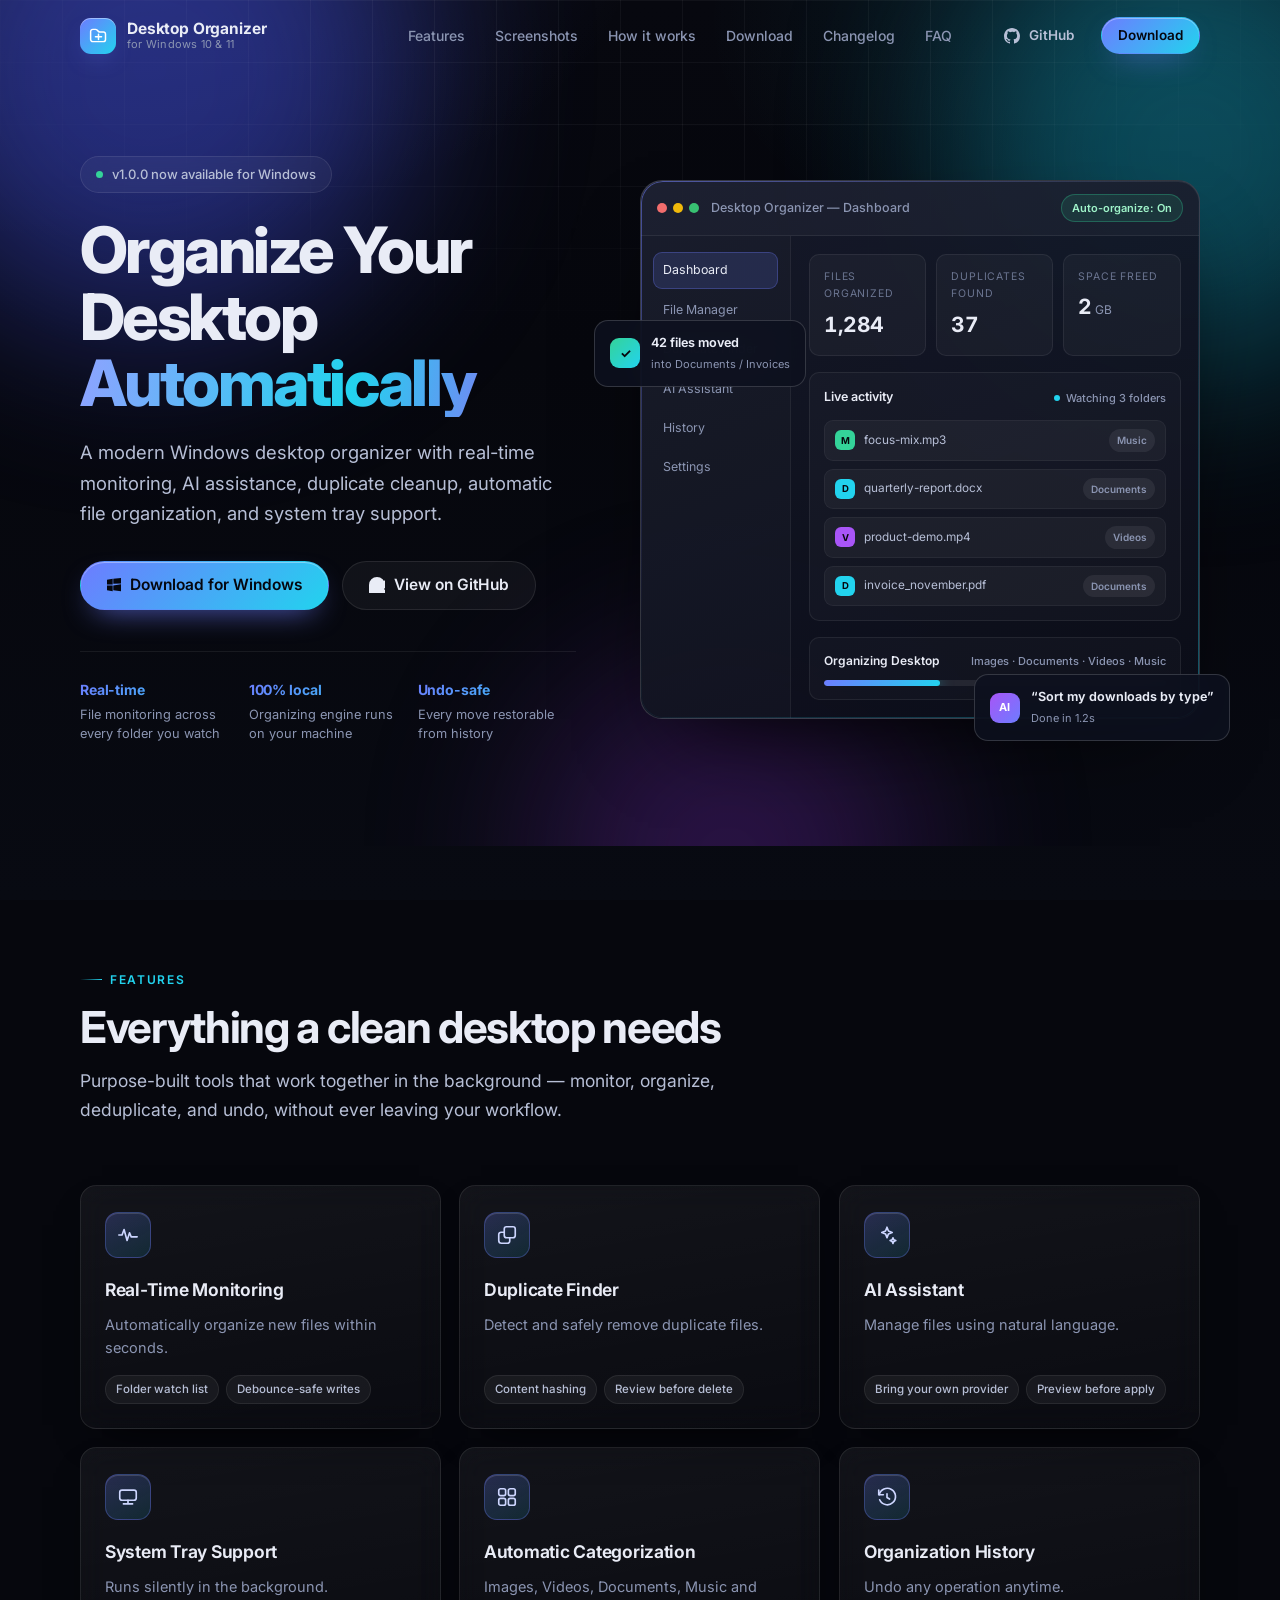
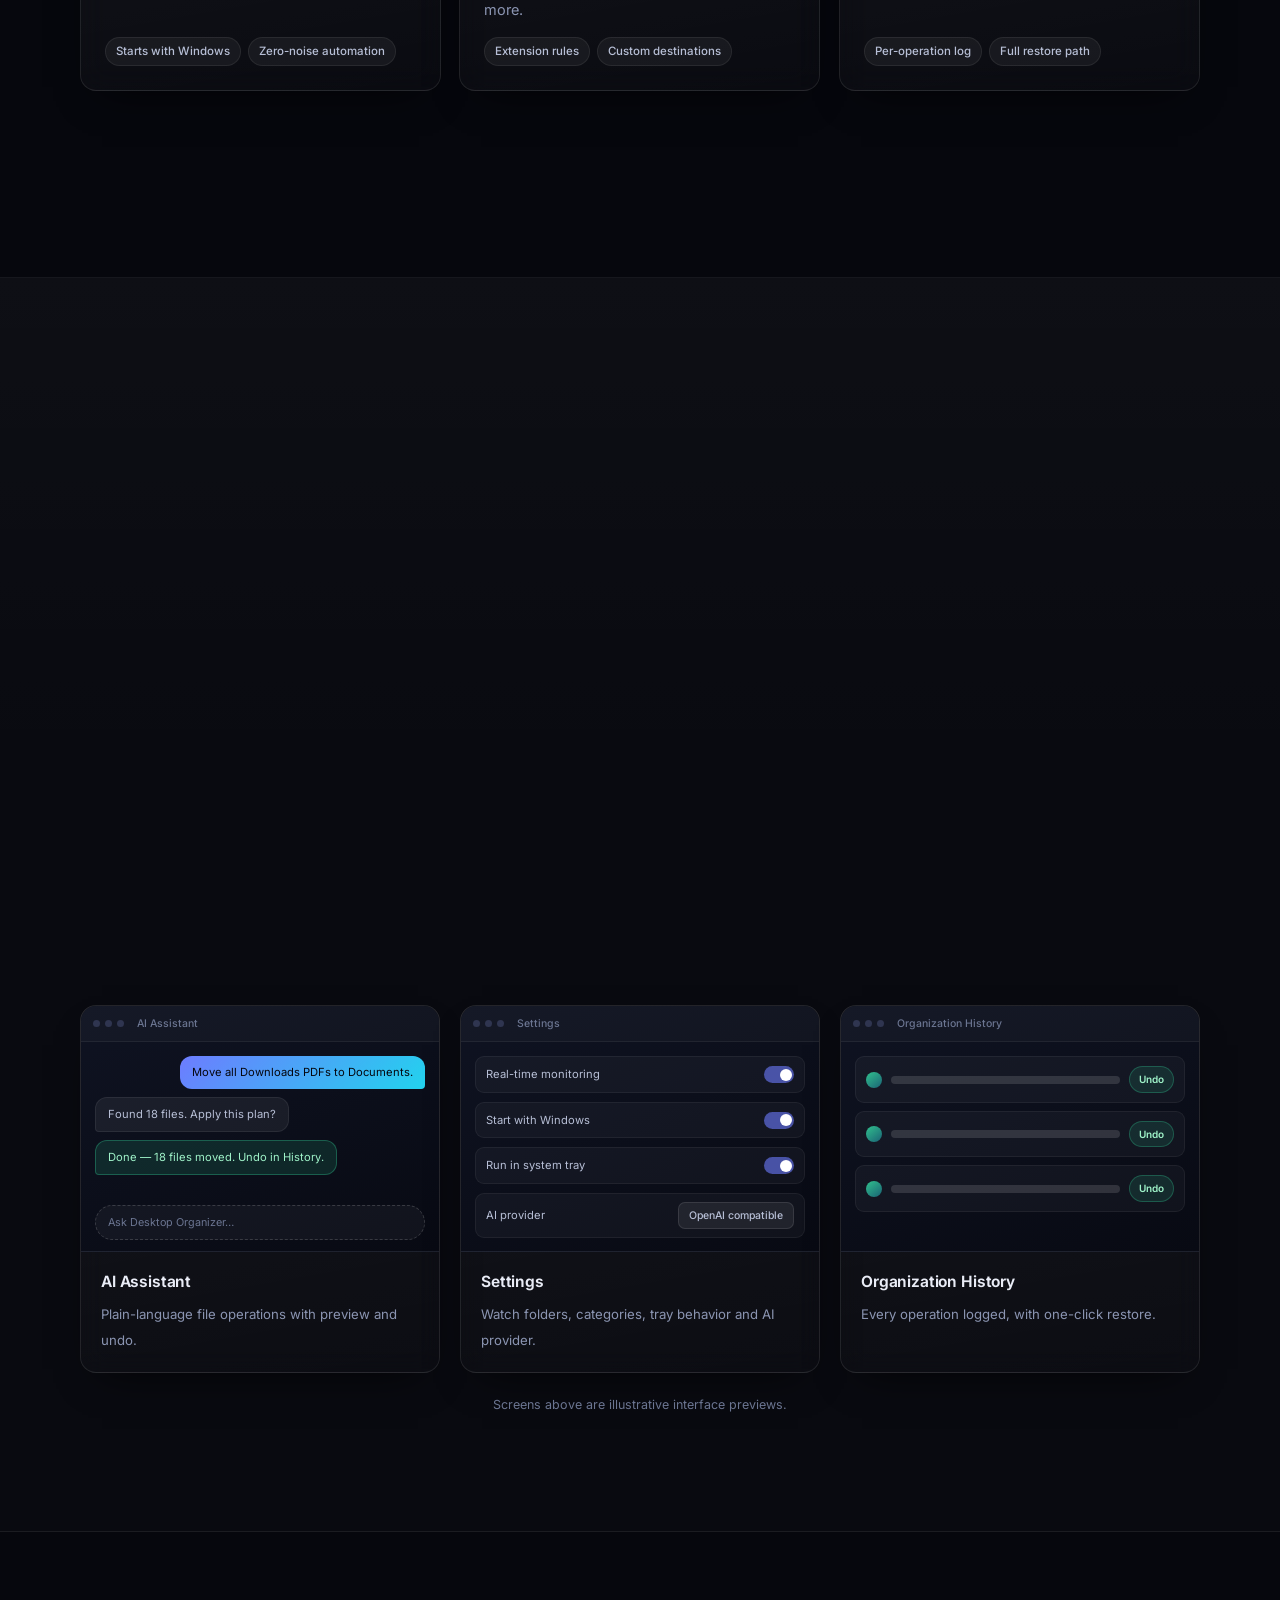
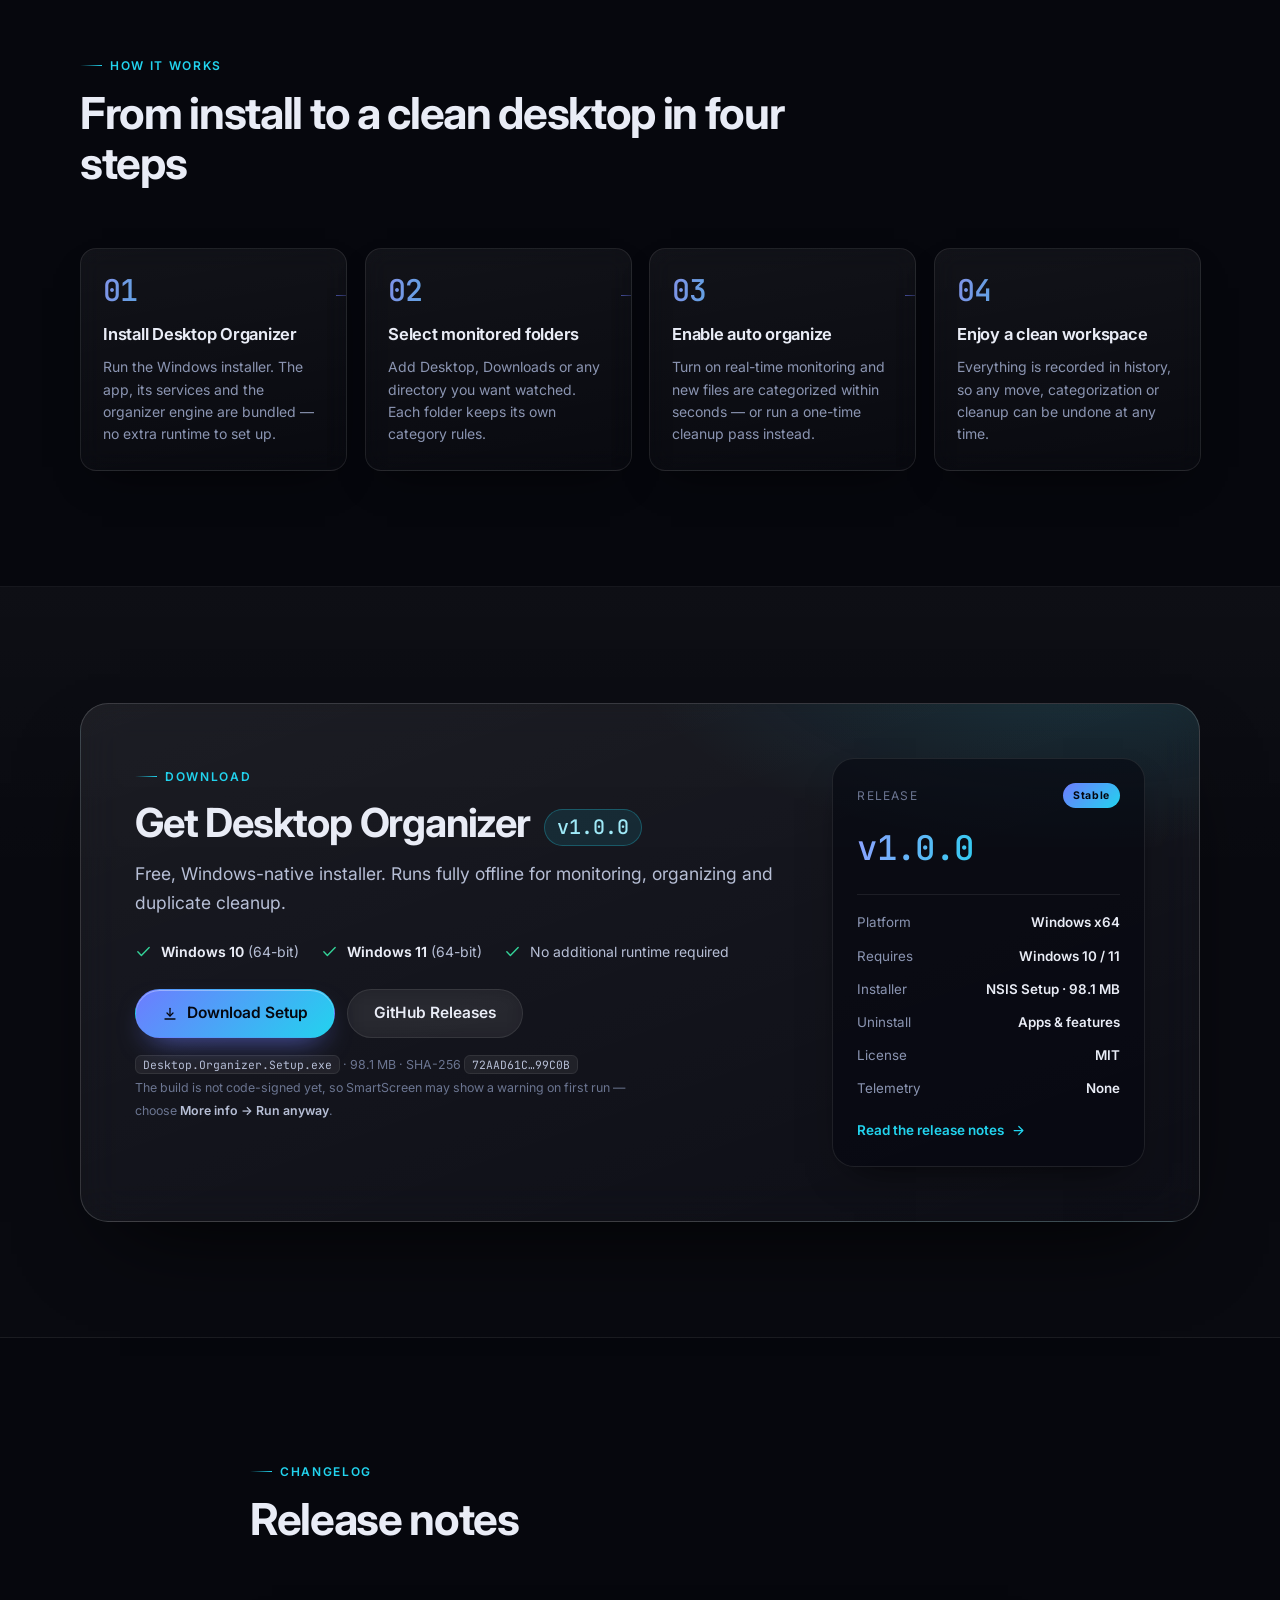
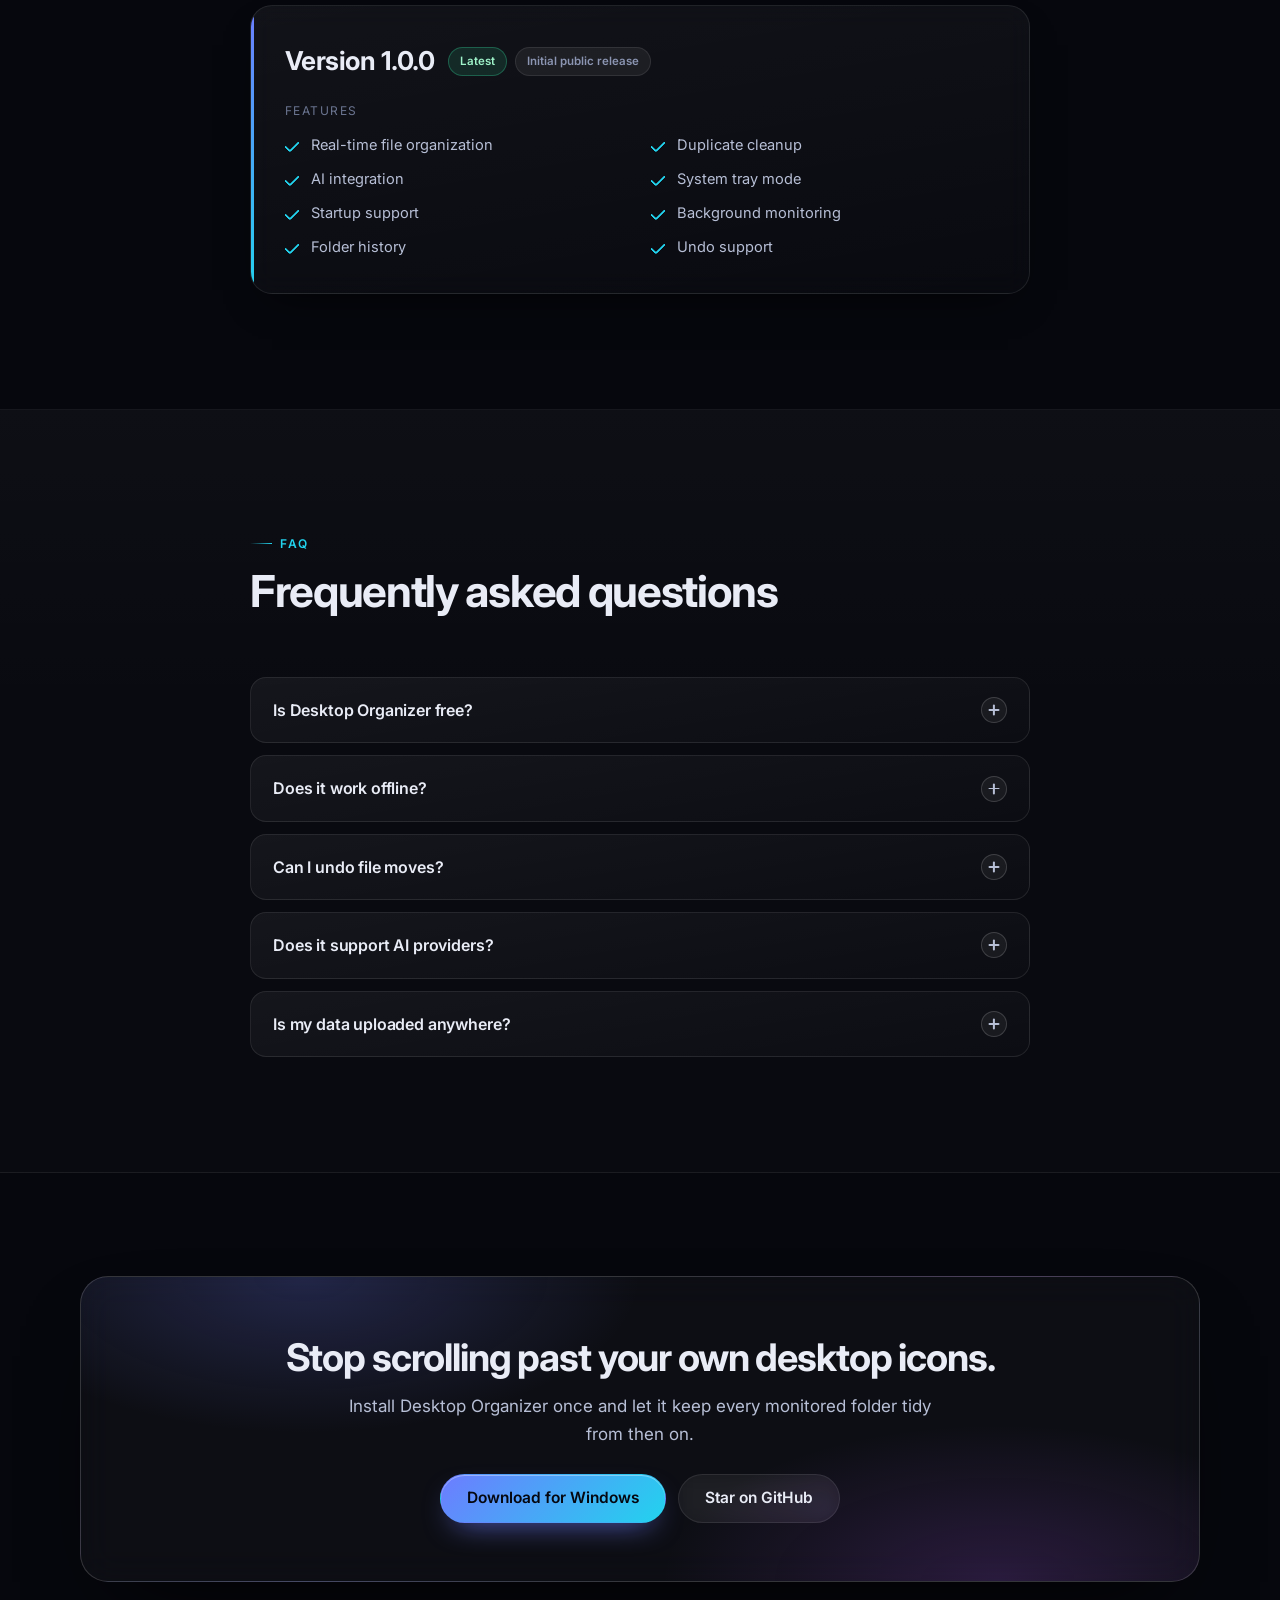
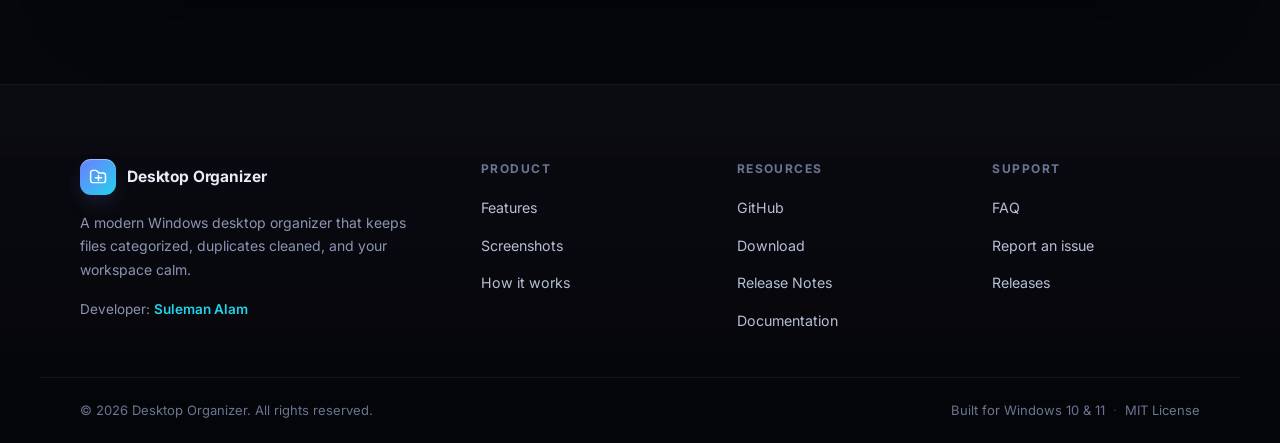
==== commit c8393d94: "Point download buttons at the v1.0.0 release asset" ====
--- a/index.html
+++ b/index.html
@@ -73,7 +73,7 @@
         <li><a href="#faq">FAQ</a></li>
       </ul>
       <div class="nav-mobile-actions">
-        <a class="btn btn-primary btn-block" href="./downloads/Desktop%20Organizer%20Setup.exe" download="Desktop Organizer Setup.exe">Download for Windows</a>
+        <a class="btn btn-primary btn-block" href="https://github.com/iifamily409-rgb/Desktop-Organizer/releases/download/v1.0.0/Desktop.Organizer.Setup.exe" download="Desktop.Organizer.Setup.exe">Download for Windows</a>
       </div>
     </nav>
 
@@ -82,7 +82,7 @@
         <svg viewBox="0 0 16 16" aria-hidden="true" fill="currentColor"><path d="M8 0C3.58 0 0 3.58 0 8a8 8 0 0 0 5.47 7.59c.4.07.55-.17.55-.38 0-.19-.01-.82-.01-1.49-2.01.37-2.53-.49-2.69-.94-.09-.23-.48-.94-.82-1.13-.28-.15-.68-.52-.01-.53.63-.01 1.08.58 1.23.82.72 1.21 1.87.87 2.33.66.07-.52.28-.87.51-1.07-1.78-.2-3.64-.89-3.64-3.95 0-.87.31-1.59.82-2.15-.08-.2-.36-1.02.08-2.12 0 0 .67-.21 2.2.82a7.6 7.6 0 0 1 2-.27c.68 0 1.36.09 2 .27 1.53-1.04 2.2-.82 2.2-.82.44 1.1.16 1.92.08 2.12.51.56.82 1.27.82 2.15 0 3.07-1.87 3.75-3.65 3.95.29.25.54.73.54 1.48 0 1.07-.01 1.94-.01 2.21 0 .21.15.46.55.38A8 8 0 0 0 16 8c0-4.42-3.58-8-8-8Z"/></svg>
         <span>GitHub</span>
       </a>
-      <a class="btn btn-primary btn-sm" href="#download">Download</a>
+      <a class="btn btn-primary btn-sm" href="https://github.com/iifamily409-rgb/Desktop-Organizer/releases/download/v1.0.0/Desktop.Organizer.Setup.exe" download="Desktop.Organizer.Setup.exe">Download</a>
       <button class="nav-toggle" id="navToggle" type="button" aria-label="Open navigation menu" aria-controls="siteNav" aria-expanded="false">
         <span></span><span></span><span></span>
       </button>
@@ -119,7 +119,7 @@
         </p>
 
         <div class="hero-actions reveal delay-3">
-          <a class="btn btn-primary btn-lg" href="./downloads/Desktop%20Organizer%20Setup.exe" download="Desktop Organizer Setup.exe">
+          <a class="btn btn-primary btn-lg" href="https://github.com/iifamily409-rgb/Desktop-Organizer/releases/download/v1.0.0/Desktop.Organizer.Setup.exe" download="Desktop.Organizer.Setup.exe">
             <svg class="win-glyph" viewBox="0 0 16 16" aria-hidden="true" fill="currentColor"><path d="M0 1.9 6.5.84v6.7H0V1.9Zm0 12.2 6.5 1.06V8.46H0v5.64ZM7.2 8.46 16 7.24v7.9l-8.8-1.24V8.46Zm0-7.6L16 0v6.3l-8.8.15V.86Z"/></svg>
             Download for Windows
           </a>
@@ -433,14 +433,14 @@
           </ul>
 
           <div class="download-actions">
-            <a class="btn btn-primary btn-lg" href="./downloads/Desktop%20Organizer%20Setup.exe" download="Desktop Organizer Setup.exe">
+            <a class="btn btn-primary btn-lg" href="https://github.com/iifamily409-rgb/Desktop-Organizer/releases/download/v1.0.0/Desktop.Organizer.Setup.exe" download="Desktop.Organizer.Setup.exe">
               <svg viewBox="0 0 24 24" fill="none" stroke="currentColor" stroke-width="1.9" stroke-linecap="round" stroke-linejoin="round" aria-hidden="true"><path d="M12 3.5v11"/><path d="m7.5 10.5 4.5 4.5 4.5-4.5"/><path d="M4.5 19.5h15"/></svg>
               Download Setup
             </a>
             <a class="btn btn-secondary btn-lg" href="https://github.com/iifamily409-rgb/Desktop-Organizer/releases" target="_blank" rel="noopener">GitHub Releases</a>
           </div>
           <p class="download-note">
-            <code>Desktop Organizer Setup.exe</code> · 98.1 MB · SHA-256 <code>72AAD61C…99C0B</code><br>
+            <code>Desktop.Organizer.Setup.exe</code> · 98.1 MB · SHA-256 <code>72AAD61C…99C0B</code><br>
             The build is not code-signed yet, so SmartScreen may show a warning on first run — choose
             <strong>More info → Run anyway</strong>.
           </p>
@@ -560,7 +560,7 @@
         <h2>Stop scrolling past your own desktop icons.</h2>
         <p>Install Desktop Organizer once and let it keep every monitored folder tidy from then on.</p>
         <div class="cta-actions">
-          <a class="btn btn-primary btn-lg" href="./downloads/Desktop%20Organizer%20Setup.exe" download="Desktop Organizer Setup.exe">Download for Windows</a>
+          <a class="btn btn-primary btn-lg" href="https://github.com/iifamily409-rgb/Desktop-Organizer/releases/download/v1.0.0/Desktop.Organizer.Setup.exe" download="Desktop.Organizer.Setup.exe">Download for Windows</a>
           <a class="btn btn-secondary btn-lg" href="https://github.com/iifamily409-rgb/Desktop-Organizer" target="_blank" rel="noopener">Star on GitHub</a>
         </div>
       </div>
@@ -597,7 +597,7 @@
       <h4>Resources</h4>
       <ul>
         <li><a href="https://github.com/iifamily409-rgb/Desktop-Organizer" target="_blank" rel="noopener">GitHub</a></li>
-        <li><a href="./downloads/Desktop%20Organizer%20Setup.exe" download="Desktop Organizer Setup.exe">Download</a></li>
+        <li><a href="https://github.com/iifamily409-rgb/Desktop-Organizer/releases/download/v1.0.0/Desktop.Organizer.Setup.exe" download="Desktop.Organizer.Setup.exe">Download</a></li>
         <li><a href="#changelog">Release Notes</a></li>
         <li><a href="https://github.com/iifamily409-rgb/Desktop-Organizer" target="_blank" rel="noopener">Documentation</a></li>
       </ul>
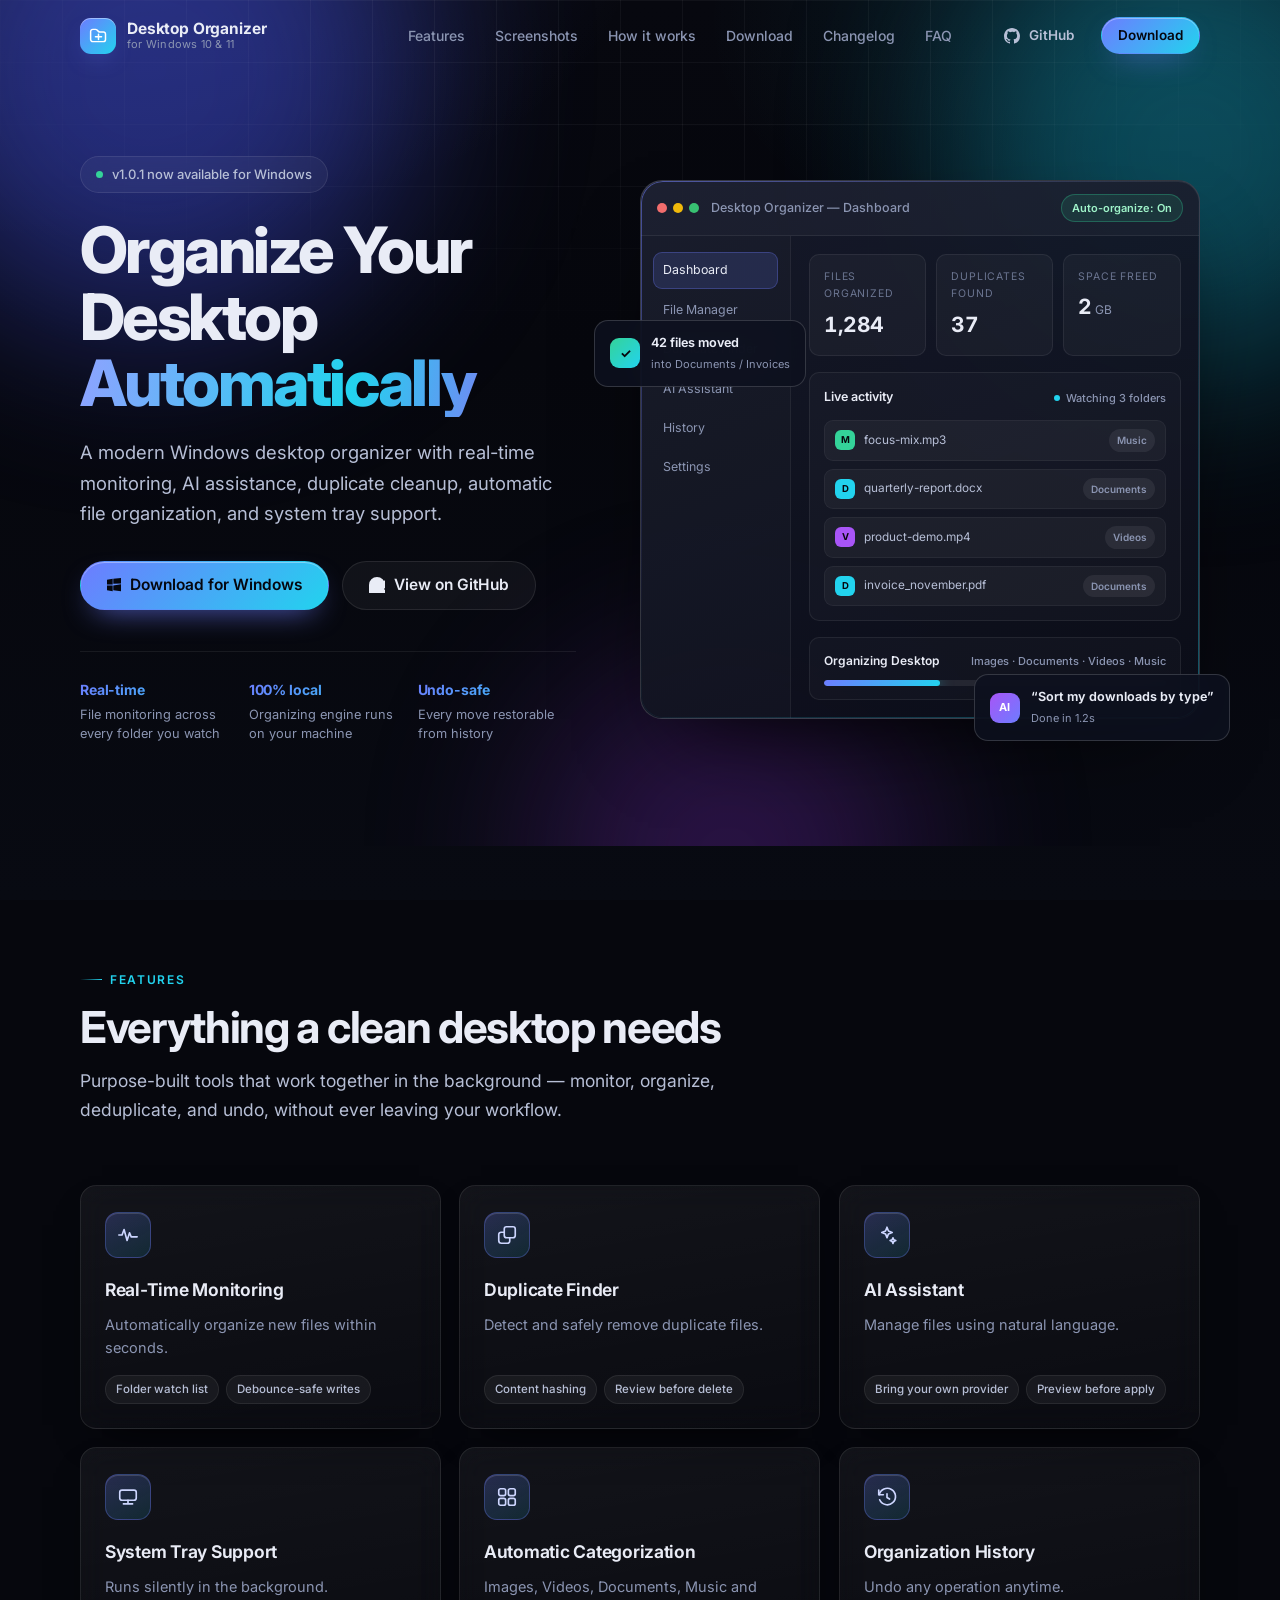
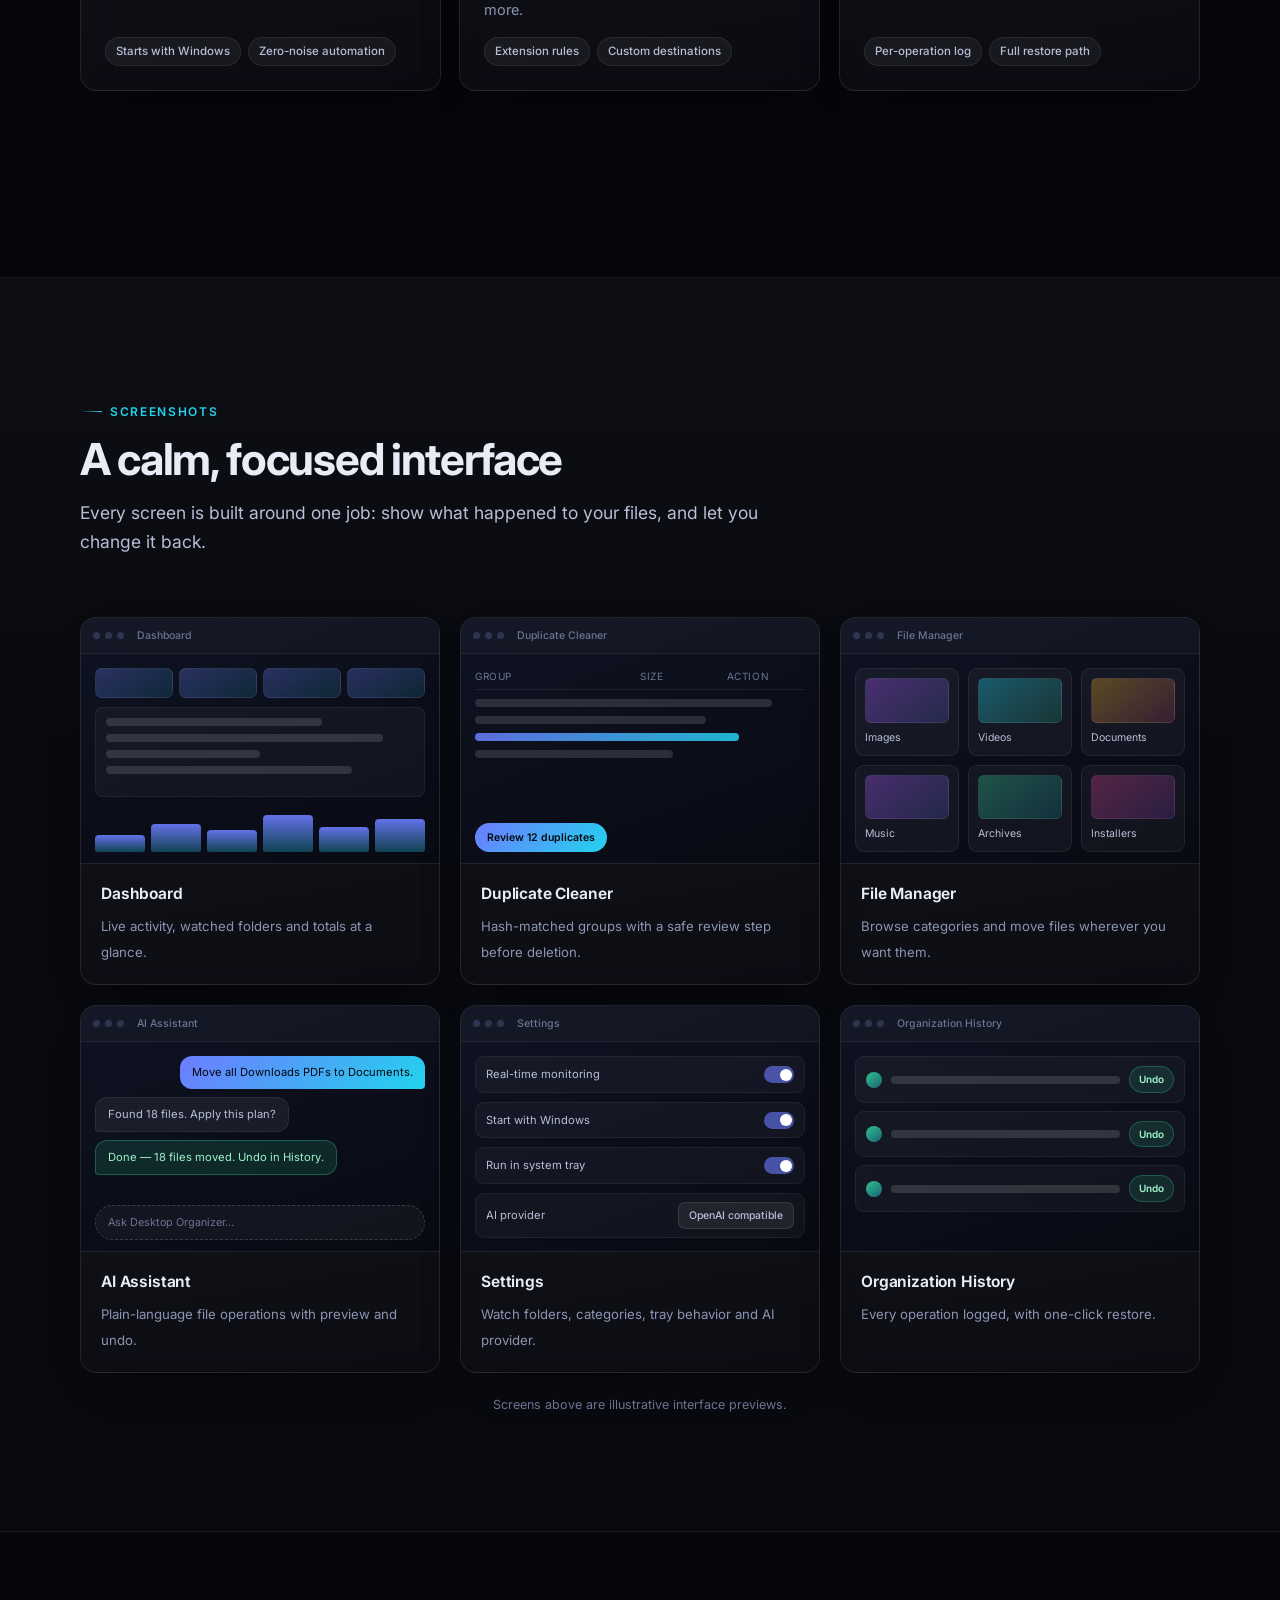
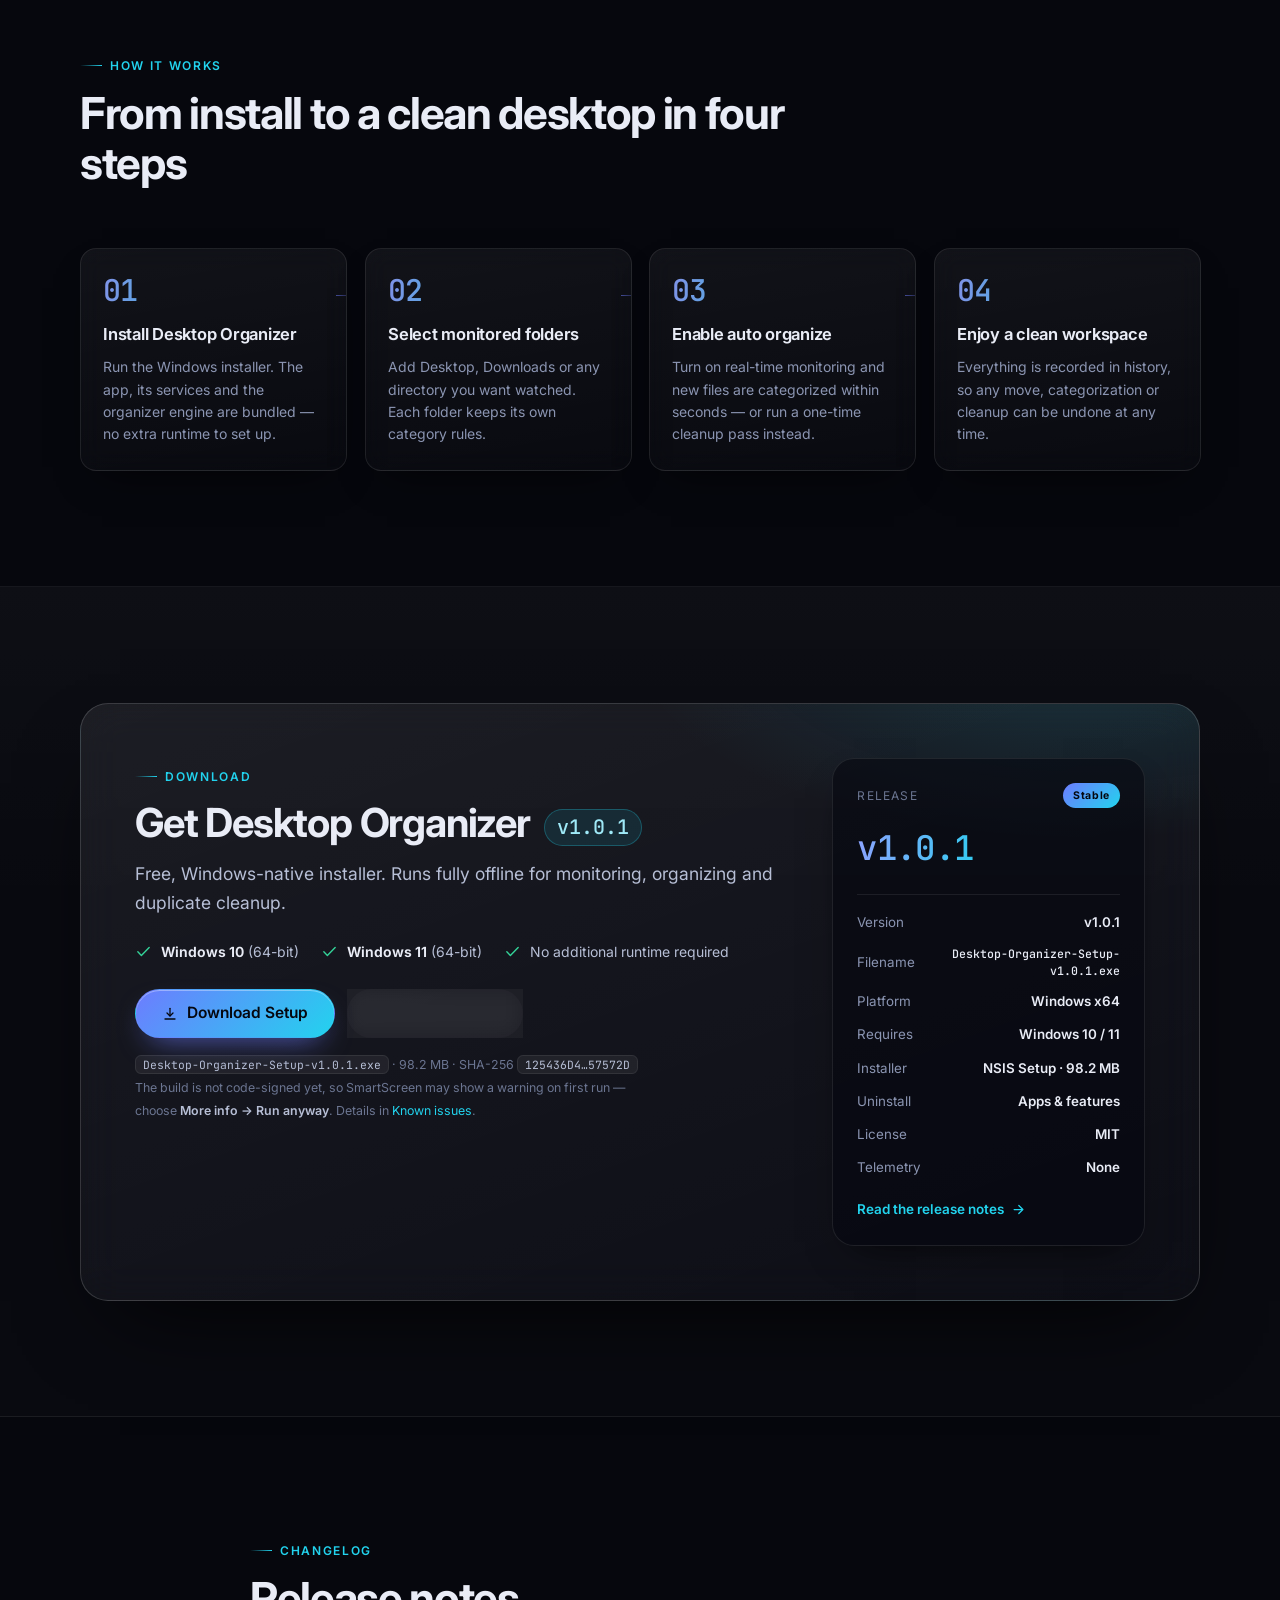
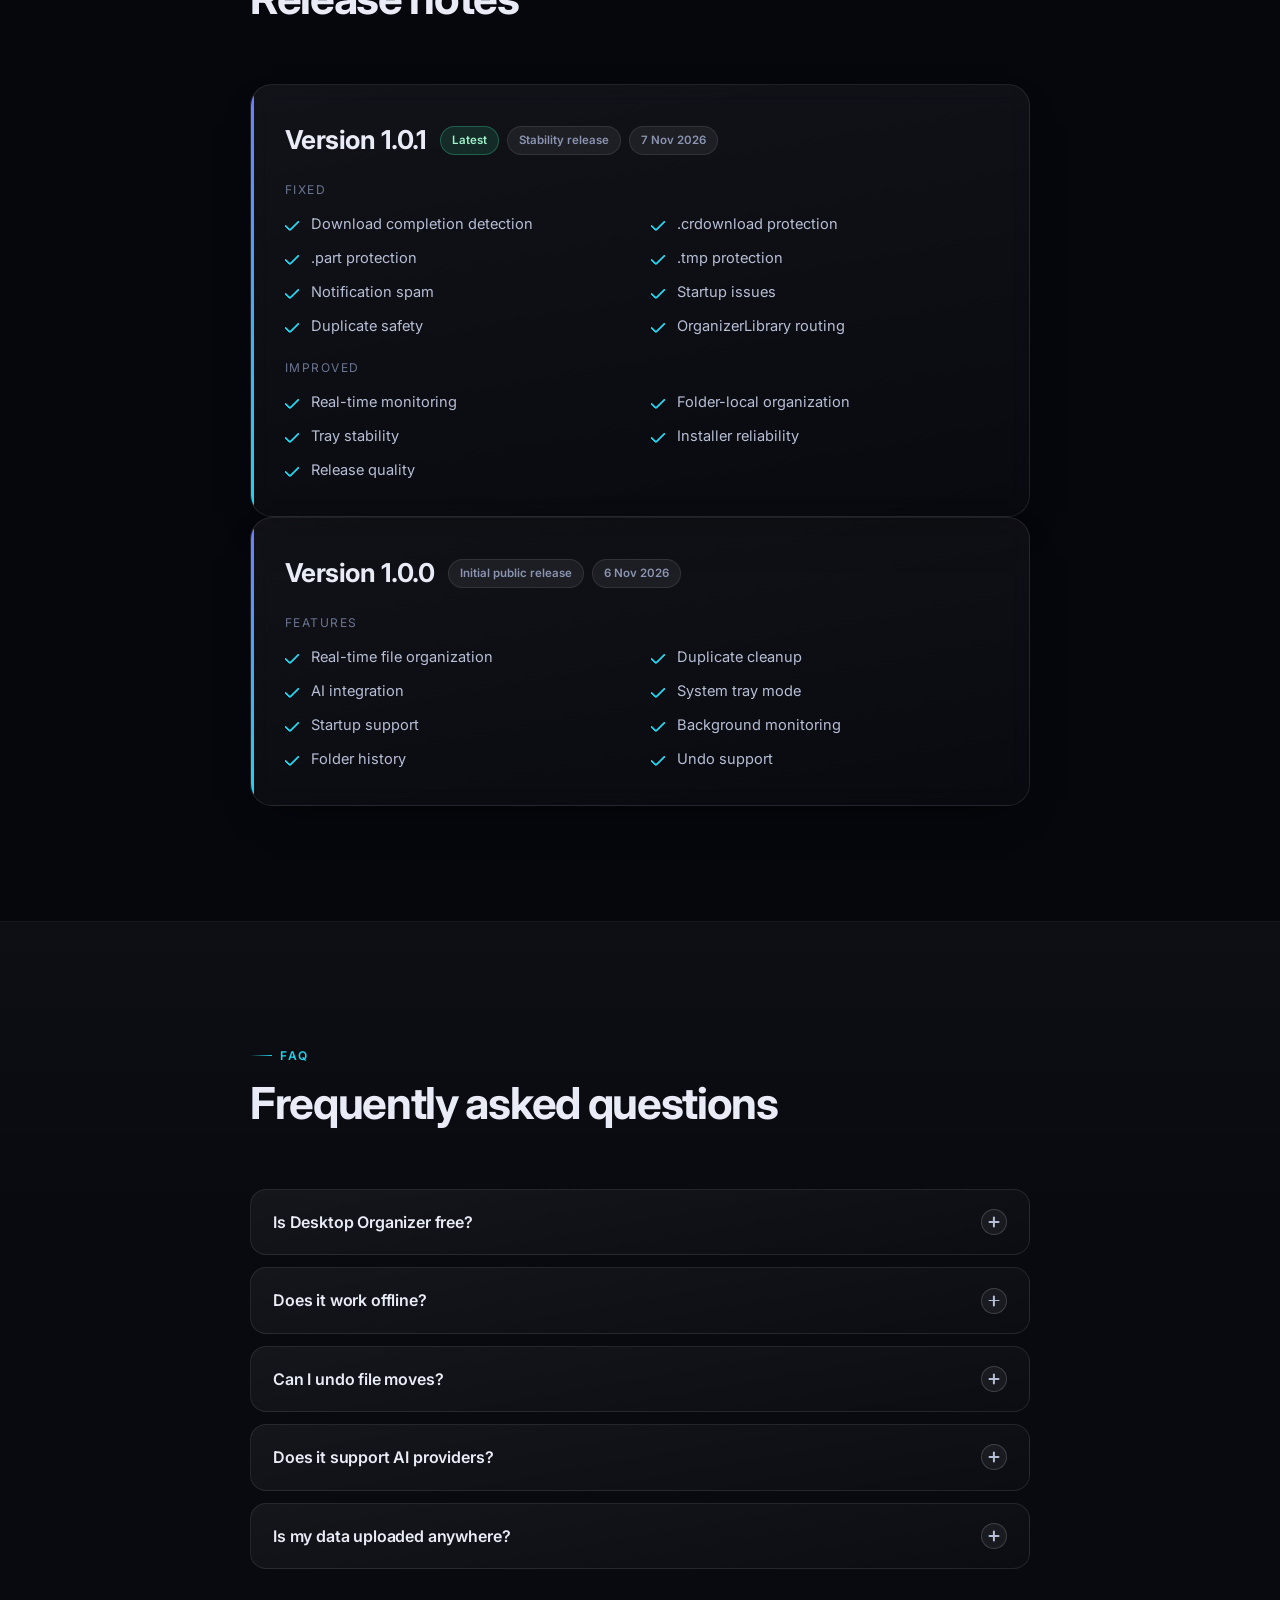
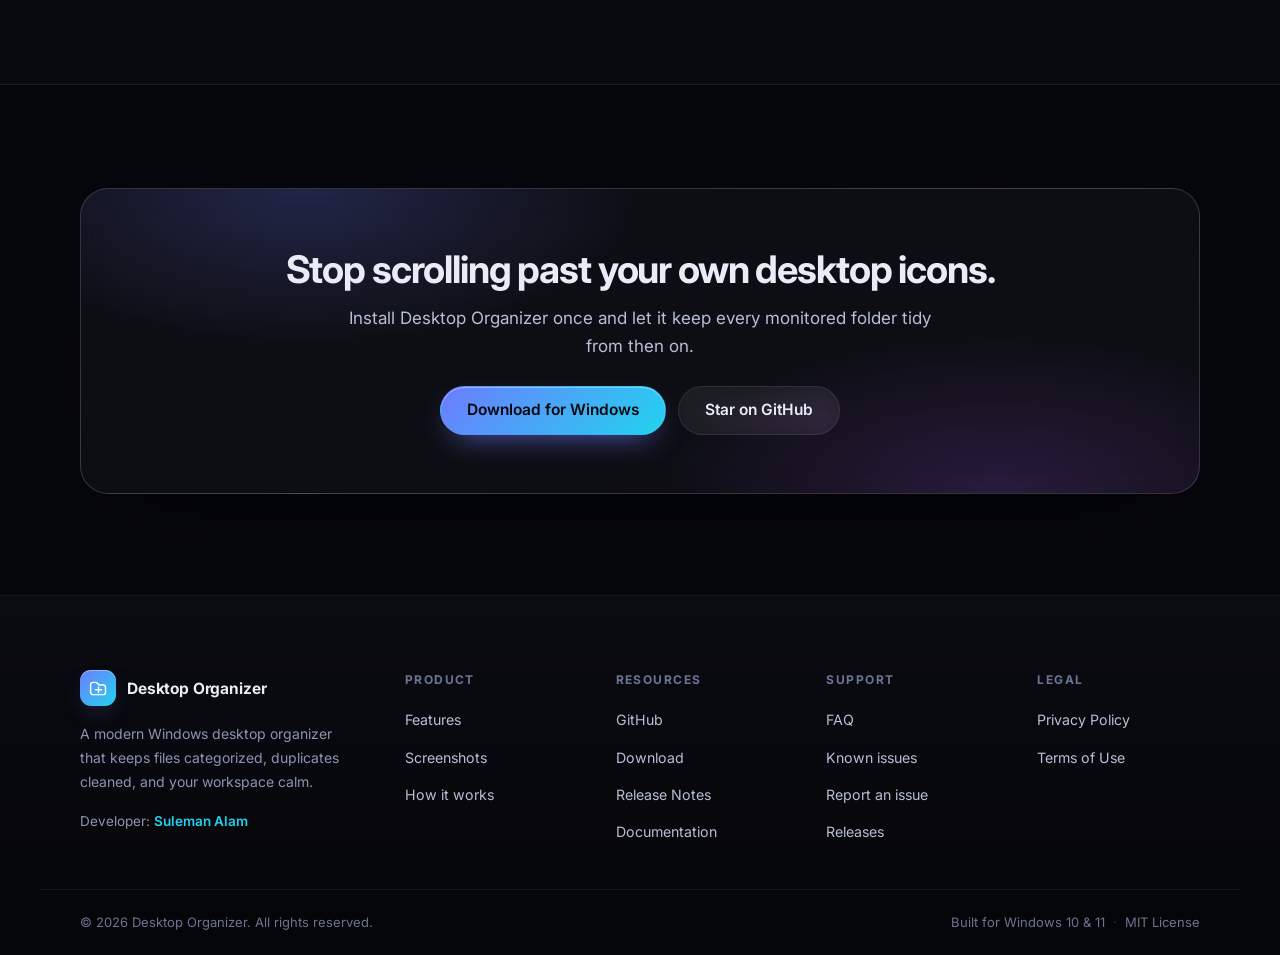
==== commit 7d87486c: "Update website for v1.0.1 and add docs, privacy, terms and known issues pages" ====
--- a/index.html
+++ b/index.html
@@ -36,7 +36,7 @@
   "name": "Desktop Organizer",
   "applicationCategory": "UtilitiesApplication",
   "operatingSystem": "Windows 10, Windows 11",
-  "softwareVersion": "1.0.0",
+  "softwareVersion": "1.0.1",
   "url": "https://iifamily409-rgb.github.io/Desktop-Organizer/",
   "description": "Desktop Organizer automatically organizes files, detects duplicates, supports AI-powered file management, and keeps your Windows desktop clean.",
   "author": { "@type": "Person", "name": "Suleman Alam" },
@@ -73,7 +73,7 @@
         <li><a href="#faq">FAQ</a></li>
       </ul>
       <div class="nav-mobile-actions">
-        <a class="btn btn-primary btn-block" href="https://github.com/iifamily409-rgb/Desktop-Organizer/releases/download/v1.0.0/Desktop.Organizer.Setup.exe" download="Desktop.Organizer.Setup.exe">Download for Windows</a>
+        <a class="btn btn-primary btn-block" href="https://github.com/iifamily409-rgb/Desktop-Organizer/releases/download/v1.0.1/Desktop-Organizer-Setup-v1.0.1.exe" download="Desktop-Organizer-Setup-v1.0.1.exe">Download for Windows</a>
       </div>
     </nav>
 
@@ -82,7 +82,7 @@
         <svg viewBox="0 0 16 16" aria-hidden="true" fill="currentColor"><path d="M8 0C3.58 0 0 3.58 0 8a8 8 0 0 0 5.47 7.59c.4.07.55-.17.55-.38 0-.19-.01-.82-.01-1.49-2.01.37-2.53-.49-2.69-.94-.09-.23-.48-.94-.82-1.13-.28-.15-.68-.52-.01-.53.63-.01 1.08.58 1.23.82.72 1.21 1.87.87 2.33.66.07-.52.28-.87.51-1.07-1.78-.2-3.64-.89-3.64-3.95 0-.87.31-1.59.82-2.15-.08-.2-.36-1.02.08-2.12 0 0 .67-.21 2.2.82a7.6 7.6 0 0 1 2-.27c.68 0 1.36.09 2 .27 1.53-1.04 2.2-.82 2.2-.82.44 1.1.16 1.92.08 2.12.51.56.82 1.27.82 2.15 0 3.07-1.87 3.75-3.65 3.95.29.25.54.73.54 1.48 0 1.07-.01 1.94-.01 2.21 0 .21.15.46.55.38A8 8 0 0 0 16 8c0-4.42-3.58-8-8-8Z"/></svg>
         <span>GitHub</span>
       </a>
-      <a class="btn btn-primary btn-sm" href="https://github.com/iifamily409-rgb/Desktop-Organizer/releases/download/v1.0.0/Desktop.Organizer.Setup.exe" download="Desktop.Organizer.Setup.exe">Download</a>
+      <a class="btn btn-primary btn-sm" href="https://github.com/iifamily409-rgb/Desktop-Organizer/releases/download/v1.0.1/Desktop-Organizer-Setup-v1.0.1.exe" download="Desktop-Organizer-Setup-v1.0.1.exe">Download</a>
       <button class="nav-toggle" id="navToggle" type="button" aria-label="Open navigation menu" aria-controls="siteNav" aria-expanded="false">
         <span></span><span></span><span></span>
       </button>
@@ -105,7 +105,7 @@
       <div class="hero-copy">
         <p class="hero-badge reveal">
           <span class="pulse-dot" aria-hidden="true"></span>
-          v1.0.0 now available for Windows
+          v1.0.1 now available for Windows
         </p>
 
         <h1 class="hero-title reveal delay-1">
@@ -119,7 +119,7 @@
         </p>
 
         <div class="hero-actions reveal delay-3">
-          <a class="btn btn-primary btn-lg" href="https://github.com/iifamily409-rgb/Desktop-Organizer/releases/download/v1.0.0/Desktop.Organizer.Setup.exe" download="Desktop.Organizer.Setup.exe">
+          <a class="btn btn-primary btn-lg" href="https://github.com/iifamily409-rgb/Desktop-Organizer/releases/download/v1.0.1/Desktop-Organizer-Setup-v1.0.1.exe" download="Desktop-Organizer-Setup-v1.0.1.exe">
             <svg class="win-glyph" viewBox="0 0 16 16" aria-hidden="true" fill="currentColor"><path d="M0 1.9 6.5.84v6.7H0V1.9Zm0 12.2 6.5 1.06V8.46H0v5.64ZM7.2 8.46 16 7.24v7.9l-8.8-1.24V8.46Zm0-7.6L16 0v6.3l-8.8.15V.86Z"/></svg>
             Download for Windows
           </a>
@@ -412,7 +412,7 @@
       <div class="download-panel reveal">
         <div class="download-copy">
           <p class="eyebrow">Download</p>
-          <h2>Get Desktop Organizer <span class="version-chip">v1.0.0</span></h2>
+          <h2>Get Desktop Organizer <span class="version-chip">v1.0.1</span></h2>
           <p class="section-sub">
             Free, Windows-native installer. Runs fully offline for monitoring, organizing and duplicate cleanup.
           </p>
@@ -433,16 +433,17 @@
           </ul>
 
           <div class="download-actions">
-            <a class="btn btn-primary btn-lg" href="https://github.com/iifamily409-rgb/Desktop-Organizer/releases/download/v1.0.0/Desktop.Organizer.Setup.exe" download="Desktop.Organizer.Setup.exe">
+            <a class="btn btn-primary btn-lg" href="https://github.com/iifamily409-rgb/Desktop-Organizer/releases/download/v1.0.1/Desktop-Organizer-Setup-v1.0.1.exe" download="Desktop-Organizer-Setup-v1.0.1.exe">
               <svg viewBox="0 0 24 24" fill="none" stroke="currentColor" stroke-width="1.9" stroke-linecap="round" stroke-linejoin="round" aria-hidden="true"><path d="M12 3.5v11"/><path d="m7.5 10.5 4.5 4.5 4.5-4.5"/><path d="M4.5 19.5h15"/></svg>
               Download Setup
             </a>
             <a class="btn btn-secondary btn-lg" href="https://github.com/iifamily409-rgb/Desktop-Organizer/releases" target="_blank" rel="noopener">GitHub Releases</a>
           </div>
           <p class="download-note">
-            <code>Desktop.Organizer.Setup.exe</code> · 98.1 MB · SHA-256 <code>72AAD61C…99C0B</code><br>
+            <code>Desktop-Organizer-Setup-v1.0.1.exe</code> · 98.2 MB · SHA-256 <code>125436D4…57572D</code><br>
             The build is not code-signed yet, so SmartScreen may show a warning on first run — choose
-            <strong>More info → Run anyway</strong>.
+            <strong>More info → Run anyway</strong>. Details in
+            <a href="./known-issues.html">Known issues</a>.
           </p>
         </div>
 
@@ -451,11 +452,13 @@
             <span>Release</span>
             <span class="dc-badge">Stable</span>
           </div>
-          <p class="dc-version">v1.0.0</p>
+          <p class="dc-version">v1.0.1</p>
           <dl class="dc-list">
+            <div><dt>Version</dt><dd>v1.0.1</dd></div>
+            <div><dt>Filename</dt><dd class="dc-file">Desktop-Organizer-Setup-v1.0.1.exe</dd></div>
             <div><dt>Platform</dt><dd>Windows x64</dd></div>
             <div><dt>Requires</dt><dd>Windows 10 / 11</dd></div>
-            <div><dt>Installer</dt><dd>NSIS Setup · 98.1 MB</dd></div>
+            <div><dt>Installer</dt><dd>NSIS Setup · 98.2 MB</dd></div>
             <div><dt>Uninstall</dt><dd>Apps &amp; features</dd></div>
             <div><dt>License</dt><dd>MIT</dd></div>
             <div><dt>Telemetry</dt><dd>None</dd></div>
@@ -478,8 +481,34 @@
 
       <article class="release reveal">
         <div class="release-head">
+          <h3>Version 1.0.1</h3>
+          <div class="release-tags"><span class="tag tag-latest">Latest</span><span class="tag">Stability release</span><span class="tag">7 Nov 2026</span></div>
+        </div>
+        <p class="release-lead">Fixed</p>
+        <ul class="release-list">
+          <li>Download completion detection</li>
+          <li>.crdownload protection</li>
+          <li>.part protection</li>
+          <li>.tmp protection</li>
+          <li>Notification spam</li>
+          <li>Startup issues</li>
+          <li>Duplicate safety</li>
+          <li>OrganizerLibrary routing</li>
+        </ul>
+        <p class="release-lead">Improved</p>
+        <ul class="release-list">
+          <li>Real-time monitoring</li>
+          <li>Folder-local organization</li>
+          <li>Tray stability</li>
+          <li>Installer reliability</li>
+          <li>Release quality</li>
+        </ul>
+      </article>
+
+      <article class="release reveal">
+        <div class="release-head">
           <h3>Version 1.0.0</h3>
-          <div class="release-tags"><span class="tag tag-latest">Latest</span><span class="tag">Initial public release</span></div>
+          <div class="release-tags"><span class="tag">Initial public release</span><span class="tag">6 Nov 2026</span></div>
         </div>
         <p class="release-lead">Features</p>
         <ul class="release-list">
@@ -560,7 +589,7 @@
         <h2>Stop scrolling past your own desktop icons.</h2>
         <p>Install Desktop Organizer once and let it keep every monitored folder tidy from then on.</p>
         <div class="cta-actions">
-          <a class="btn btn-primary btn-lg" href="https://github.com/iifamily409-rgb/Desktop-Organizer/releases/download/v1.0.0/Desktop.Organizer.Setup.exe" download="Desktop.Organizer.Setup.exe">Download for Windows</a>
+          <a class="btn btn-primary btn-lg" href="https://github.com/iifamily409-rgb/Desktop-Organizer/releases/download/v1.0.1/Desktop-Organizer-Setup-v1.0.1.exe" download="Desktop-Organizer-Setup-v1.0.1.exe">Download for Windows</a>
           <a class="btn btn-secondary btn-lg" href="https://github.com/iifamily409-rgb/Desktop-Organizer" target="_blank" rel="noopener">Star on GitHub</a>
         </div>
       </div>
@@ -597,9 +626,9 @@
       <h4>Resources</h4>
       <ul>
         <li><a href="https://github.com/iifamily409-rgb/Desktop-Organizer" target="_blank" rel="noopener">GitHub</a></li>
-        <li><a href="https://github.com/iifamily409-rgb/Desktop-Organizer/releases/download/v1.0.0/Desktop.Organizer.Setup.exe" download="Desktop.Organizer.Setup.exe">Download</a></li>
+        <li><a href="https://github.com/iifamily409-rgb/Desktop-Organizer/releases/download/v1.0.1/Desktop-Organizer-Setup-v1.0.1.exe" download="Desktop-Organizer-Setup-v1.0.1.exe">Download</a></li>
         <li><a href="#changelog">Release Notes</a></li>
-        <li><a href="https://github.com/iifamily409-rgb/Desktop-Organizer" target="_blank" rel="noopener">Documentation</a></li>
+        <li><a href="./documentation.html">Documentation</a></li>
       </ul>
     </nav>
 
@@ -607,8 +636,17 @@
       <h4>Support</h4>
       <ul>
         <li><a href="#faq">FAQ</a></li>
+        <li><a href="./known-issues.html">Known issues</a></li>
         <li><a href="https://github.com/iifamily409-rgb/Desktop-Organizer/issues" target="_blank" rel="noopener">Report an issue</a></li>
         <li><a href="https://github.com/iifamily409-rgb/Desktop-Organizer/releases" target="_blank" rel="noopener">Releases</a></li>
+      </ul>
+    </nav>
+
+    <nav class="footer-col" aria-label="Legal">
+      <h4>Legal</h4>
+      <ul>
+        <li><a href="./privacy-policy.html">Privacy Policy</a></li>
+        <li><a href="./terms-of-use.html">Terms of Use</a></li>
       </ul>
     </nav>
   </div>
--- a/style.css
+++ b/style.css
@@ -1059,6 +1059,8 @@
   white-space: nowrap;
 }
 .download-note strong { color: var(--text-2); font-weight: 600; }
+.download-note a { color: var(--brand-2); }
+.download-note a:hover { text-decoration: underline; }
 
 .download-card {
   padding: 24px;
@@ -1093,6 +1095,14 @@
 .dc-list > div { display: flex; align-items: center; justify-content: space-between; gap: 12px; font-size: 13.4px; }
 .dc-list dt { color: var(--muted); }
 .dc-list dd { font-weight: 600; color: var(--text); }
+.dc-list dd.dc-file {
+  font-family: var(--font-mono);
+  font-size: 11.6px;
+  font-weight: 500;
+  line-height: 1.5;
+  text-align: right;
+  overflow-wrap: anywhere;
+}
 .dc-link {
   display: inline-flex;
   align-items: center;
@@ -1132,6 +1142,7 @@
 .tag { font-size: 11.5px; font-weight: 600; padding: 4px 11px; border-radius: 999px; color: var(--muted); background: rgba(255, 255, 255, 0.06); border: 1px solid rgba(255, 255, 255, 0.09); }
 .tag-latest { color: #9ff3c9; background: rgba(52, 211, 153, 0.13); border-color: rgba(52, 211, 153, 0.32); }
 .release-lead { font-size: 12px; letter-spacing: 0.12em; text-transform: uppercase; color: var(--muted-2); margin-bottom: 12px; }
+.release-list + .release-lead { margin-top: 20px; }
 .release-list { display: grid; grid-template-columns: repeat(2, minmax(0, 1fr)); gap: 10px 22px; }
 .release-list li { position: relative; padding-left: 26px; font-size: 14.6px; color: var(--text-2); }
 .release-list li::before {
@@ -1251,7 +1262,7 @@
 
 .footer-grid {
   display: grid;
-  grid-template-columns: minmax(0, 1.7fr) repeat(3, minmax(0, 1fr));
+  grid-template-columns: minmax(0, 1.7fr) repeat(4, minmax(0, 1fr));
   gap: clamp(26px, 4vw, 48px);
   padding-bottom: 44px;
 }
@@ -1339,6 +1350,7 @@
   .step:not(:last-child)::before { display: none; }
   .download-panel { grid-template-columns: 1fr; }
   .footer-grid { grid-template-columns: repeat(2, minmax(0, 1fr)); }
+  .footer-brand { grid-column: 1 / -1; }
 }
 
 @media (max-width: 860px) {
@@ -1434,6 +1446,142 @@
   }
 }
 
+/* ==========================================================================
+   Sub-pages — documentation, privacy, terms, known issues
+   ========================================================================== */
+.page-hero {
+  position: relative;
+  overflow: hidden;
+  padding: calc(var(--header-h) + clamp(42px, 6vw, 74px)) 0 clamp(24px, 3vw, 38px);
+}
+.page-hero::after {
+  content: "";
+  position: absolute;
+  inset: 0;
+  background: radial-gradient(58% 130% at 12% -10%, rgba(109, 124, 255, 0.2), transparent 62%);
+  pointer-events: none;
+}
+.page-hero .container { position: relative; z-index: 1; }
+.page-title {
+  font-size: clamp(32px, 4.6vw, 50px);
+  font-weight: 800;
+  letter-spacing: -0.03em;
+  line-height: 1.08;
+  margin-top: 10px;
+}
+.page-lead {
+  margin-top: 14px;
+  max-width: 72ch;
+  color: var(--text-2);
+  font-size: clamp(15px, 1.5vw, 17px);
+  line-height: 1.75;
+}
+.page-stamp { display: flex; flex-wrap: wrap; gap: 8px; margin-top: 20px; }
+.page-body { padding-block: clamp(30px, 4vw, 50px) clamp(56px, 7vw, 86px); }
+
+.doc-layout {
+  display: grid;
+  grid-template-columns: 230px minmax(0, 1fr);
+  gap: clamp(26px, 4vw, 54px);
+  align-items: start;
+}
+.doc-toc {
+  position: sticky;
+  top: calc(var(--header-h) + 20px);
+  padding: 16px;
+  border: 1px solid var(--line);
+  border-radius: var(--radius);
+  background: var(--surface);
+}
+.doc-toc h4 {
+  font-size: 11.4px;
+  letter-spacing: 0.12em;
+  text-transform: uppercase;
+  color: var(--muted);
+  margin-bottom: 10px;
+}
+.doc-toc ol { list-style: none; display: flex; flex-direction: column; gap: 2px; }
+.doc-toc a {
+  display: block;
+  padding: 7px 9px;
+  border-radius: 9px;
+  font-size: 13.4px;
+  color: var(--text-2);
+  transition: background 0.18s var(--ease), color 0.18s var(--ease);
+}
+.doc-toc a:hover { background: rgba(255, 255, 255, 0.06); color: var(--text); }
+.doc-content { min-width: 0; }
+
+.doc-section { scroll-margin-top: calc(var(--header-h) + 16px); padding-bottom: clamp(28px, 4vw, 40px); }
+.doc-section + .doc-section { border-top: 1px solid var(--line); padding-top: clamp(24px, 3.4vw, 36px); }
+.doc-section:last-child { padding-bottom: 0; }
+.doc-section h2 {
+  font-size: clamp(21px, 2.5vw, 27px);
+  font-weight: 700;
+  letter-spacing: -0.02em;
+  margin-bottom: 12px;
+}
+.doc-section h3 { font-size: 15.6px; font-weight: 700; margin: 20px 0 8px; }
+
+.prose p { color: var(--text-2); font-size: 15px; line-height: 1.82; margin-bottom: 12px; max-width: 80ch; }
+.prose ul, .prose ol { margin: 10px 0 14px; padding-left: 21px; display: flex; flex-direction: column; gap: 8px; }
+.prose ul { list-style: disc; }
+.prose ol { list-style: decimal; }
+.prose li { display: list-item; color: var(--text-2); font-size: 15px; line-height: 1.75; }
+.prose li::marker { color: var(--brand-2); }
+.prose strong { color: var(--text); font-weight: 600; }
+.prose a { color: var(--brand-2); }
+.prose a:hover { text-decoration: underline; }
+.prose code {
+  font-family: var(--font-mono);
+  font-size: 12.6px;
+  padding: 1.5px 7px;
+  border-radius: 6px;
+  background: rgba(255, 255, 255, 0.06);
+  color: var(--text);
+  overflow-wrap: anywhere;
+}
+
+.callout {
+  margin: 16px 0;
+  padding: 14px 16px;
+  border: 1px solid var(--line);
+  border-radius: var(--radius);
+  background: var(--surface);
+}
+.callout h3 { margin: 0 0 6px; font-size: 13.8px; letter-spacing: 0.02em; }
+.callout p { margin-bottom: 8px; }
+.callout p:last-child { margin-bottom: 0; }
+.callout-info { border-color: rgba(109, 124, 255, 0.34); background: rgba(109, 124, 255, 0.08); }
+.callout-warn { border-color: rgba(251, 191, 36, 0.32); background: rgba(251, 191, 36, 0.07); }
+.callout-ok { border-color: rgba(52, 211, 153, 0.3); background: rgba(52, 211, 153, 0.07); }
+
+.issue-card {
+  padding: 20px;
+  border: 1px solid var(--line);
+  border-radius: var(--radius-lg);
+  background: rgba(6, 8, 16, 0.6);
+  box-shadow: var(--shadow);
+}
+.issue-card + .issue-card { margin-top: 18px; }
+.issue-head { display: flex; align-items: center; justify-content: space-between; gap: 12px; flex-wrap: wrap; }
+.issue-head h2 { margin: 0; font-size: 19px; letter-spacing: -0.02em; }
+.tag-warn { color: #ffe3a3; background: rgba(251, 191, 36, 0.13); border-color: rgba(251, 191, 36, 0.34); }
+.tag-ok { color: #9ff3c9; background: rgba(52, 211, 153, 0.13); border-color: rgba(52, 211, 153, 0.32); }
+.issue-rows { margin-top: 16px; padding-top: 14px; border-top: 1px solid rgba(255, 255, 255, 0.08); }
+
+.page-links { display: flex; flex-wrap: wrap; gap: 12px; margin-top: 22px; }
+
+@media (max-width: 1024px) {
+  .doc-layout { grid-template-columns: 1fr; }
+  .doc-toc { position: static; }
+  .doc-toc ol { flex-direction: row; flex-wrap: wrap; }
+}
+
+@media (prefers-reduced-motion: reduce) {
+  .doc-toc a { transition: none; }
+}
+
 /* ---------- Print ---------- */
 @media print {
   .site-header, .hero-bg, .to-top, .cta-band, .nav-toggle { display: none !important; }
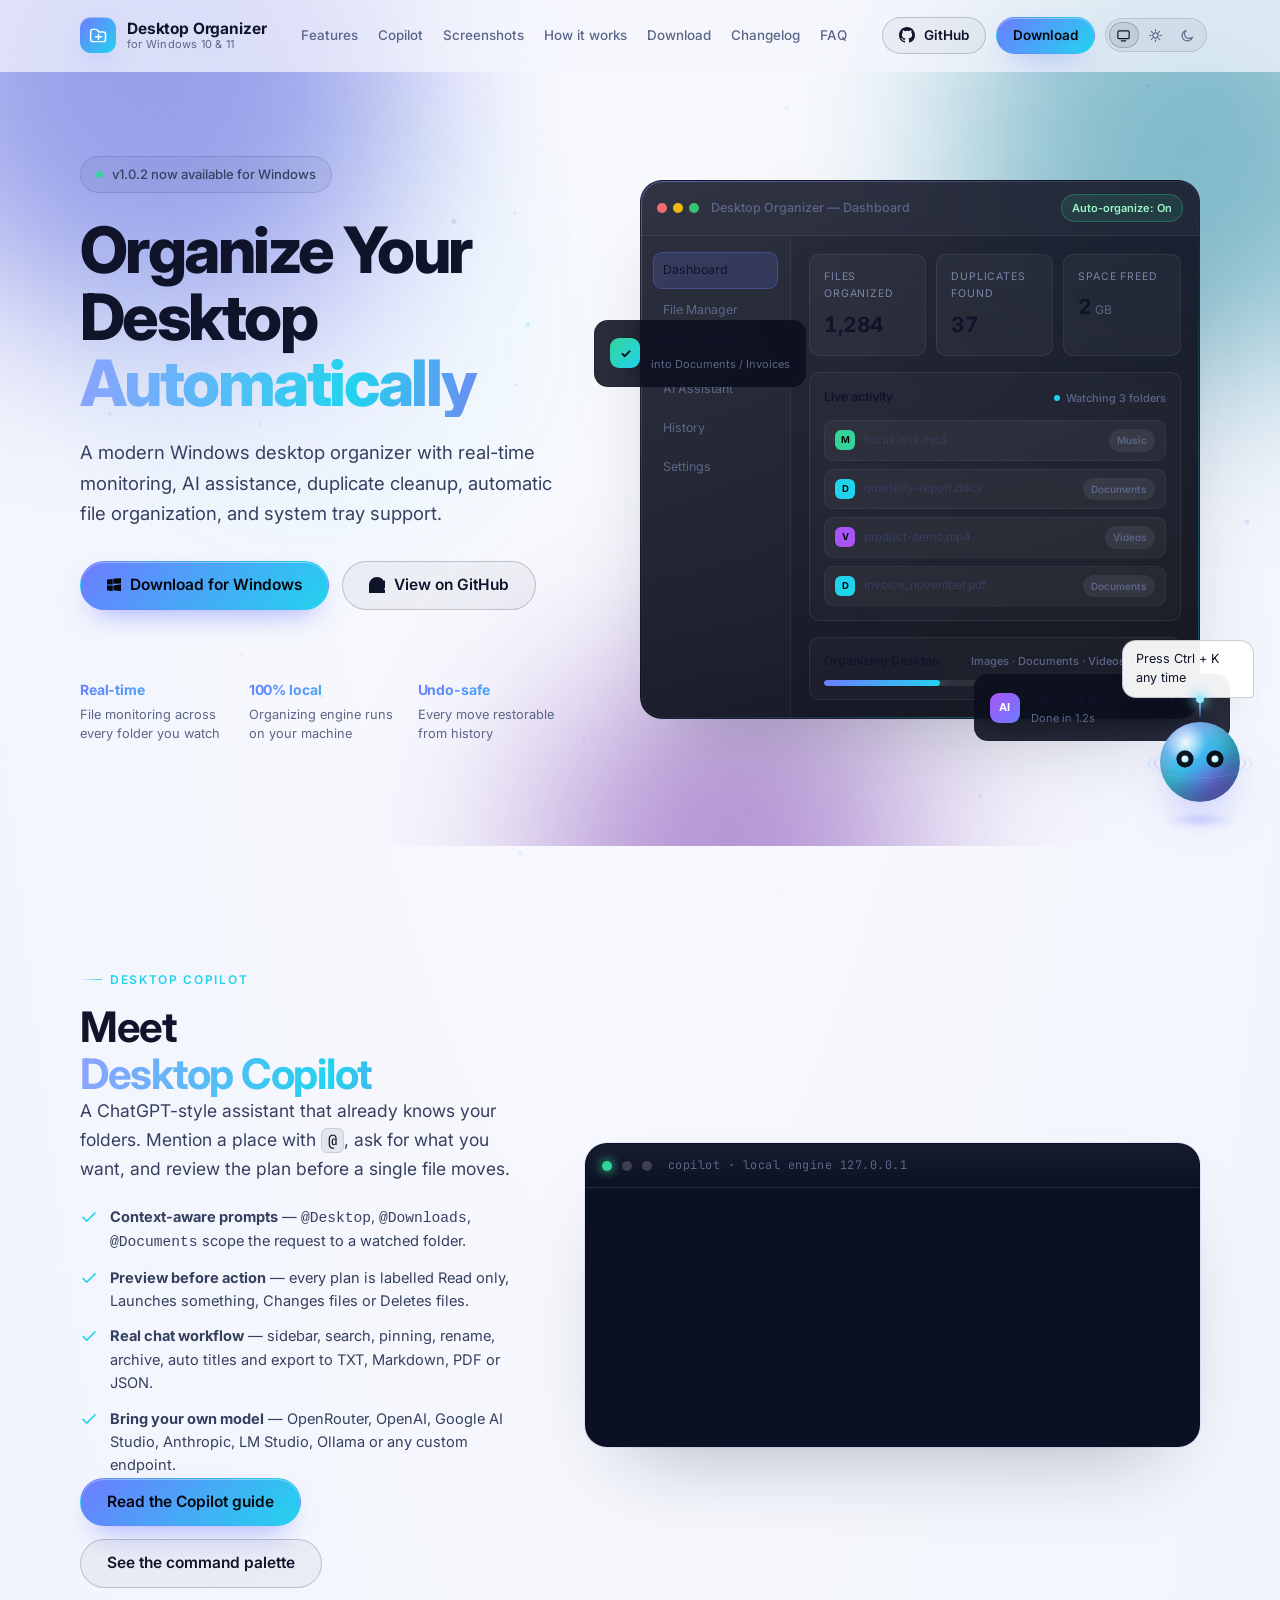
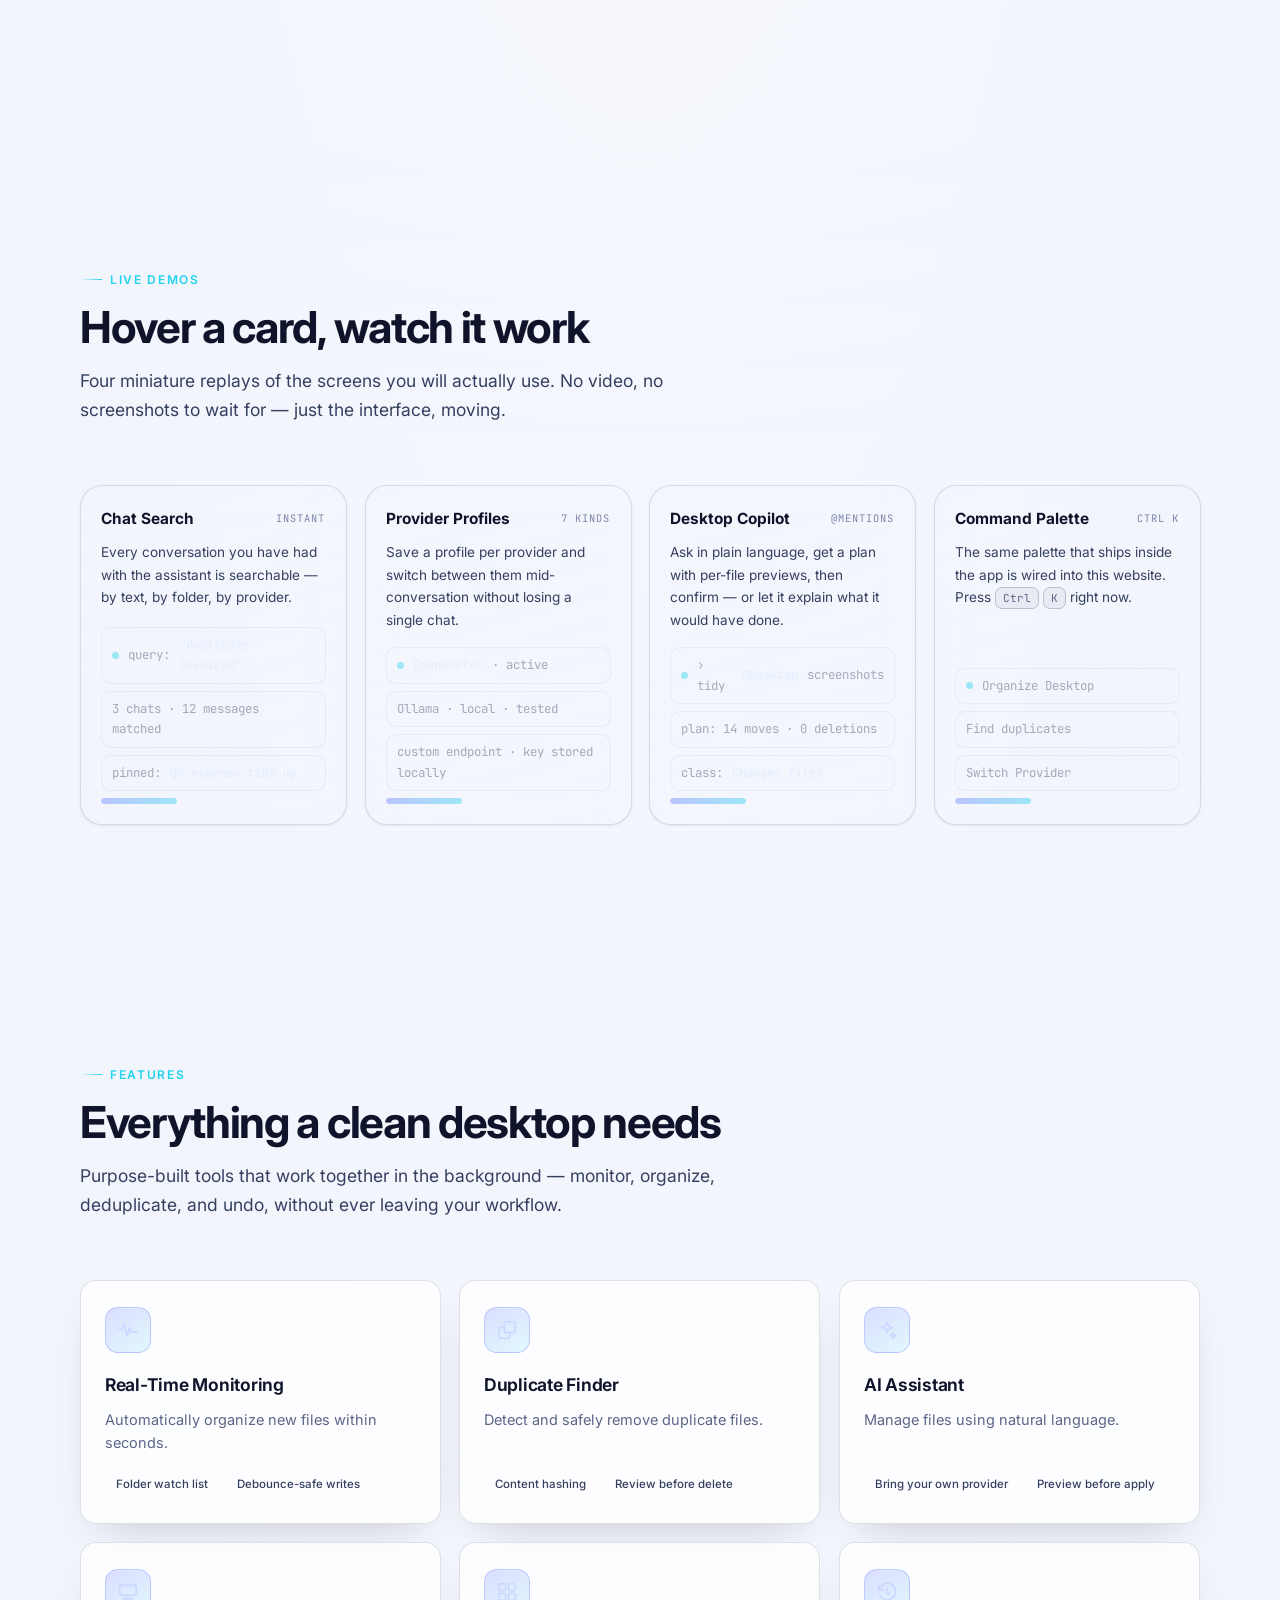
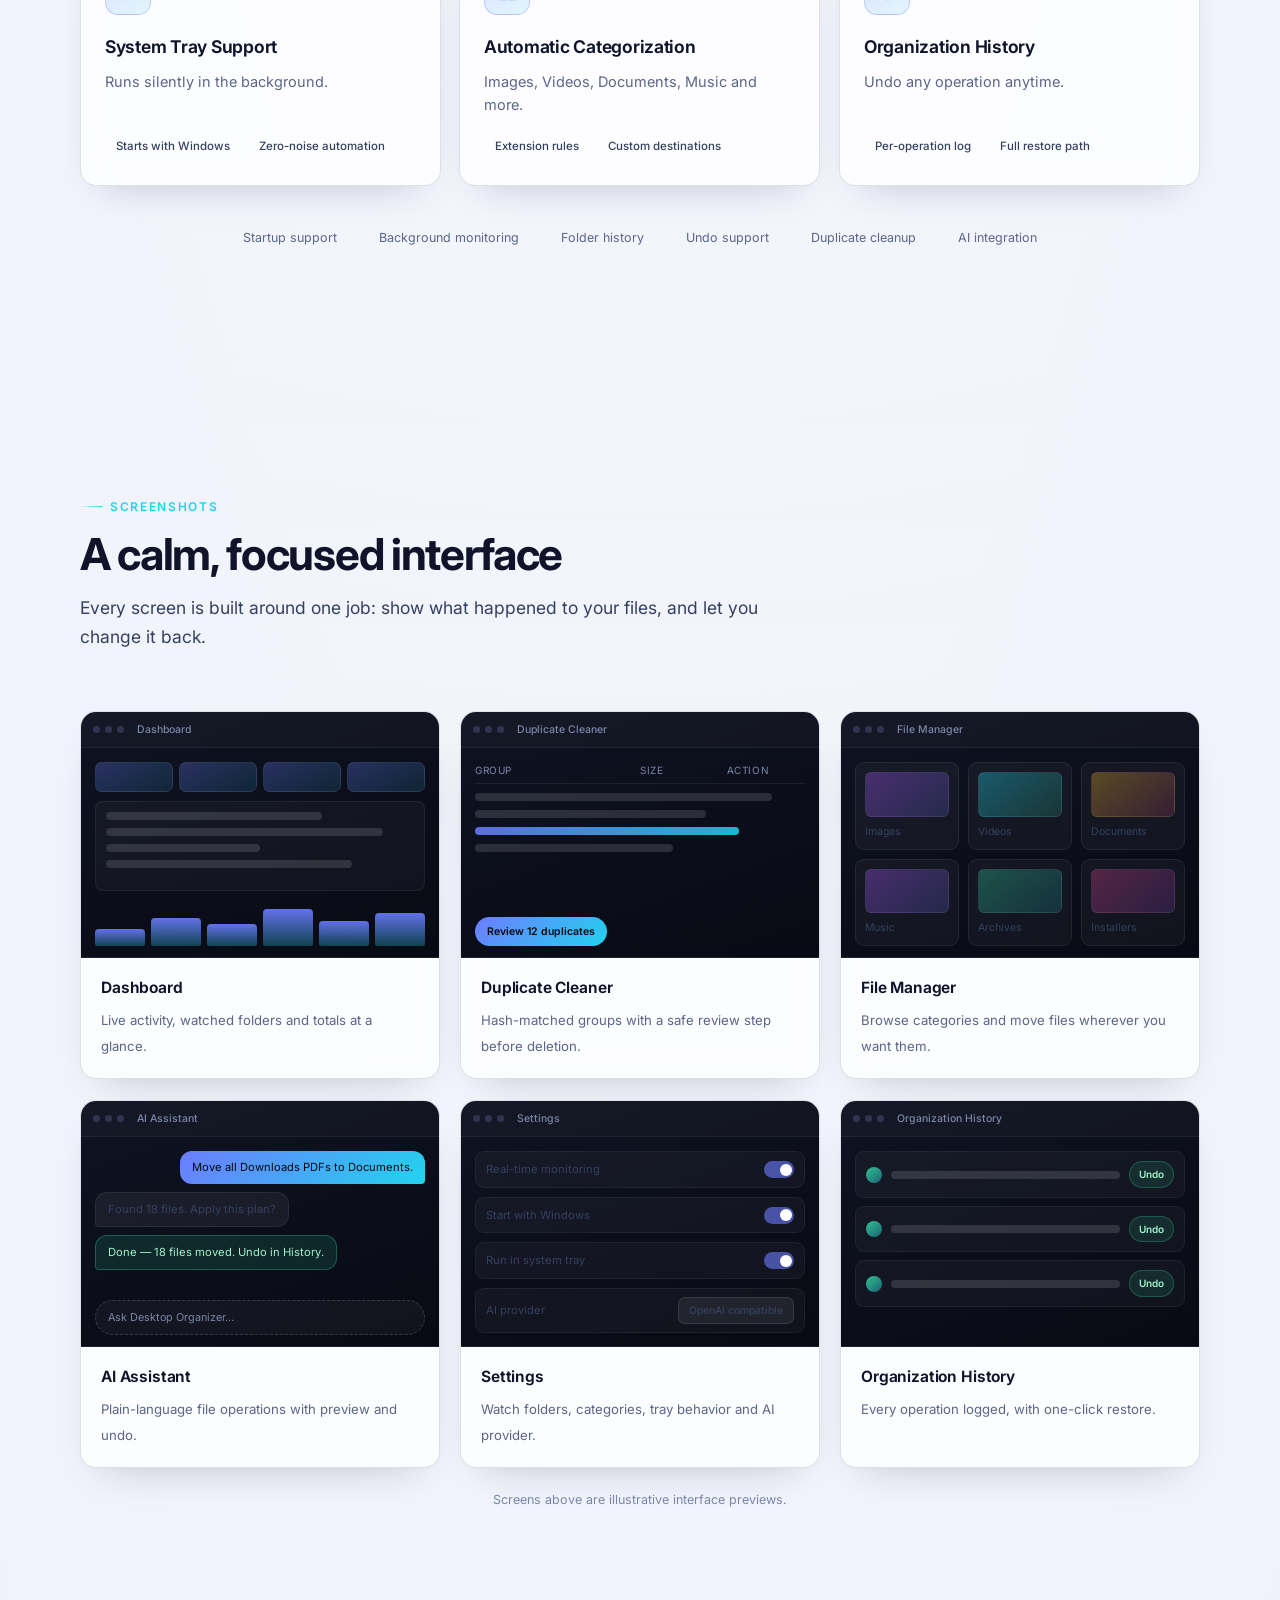
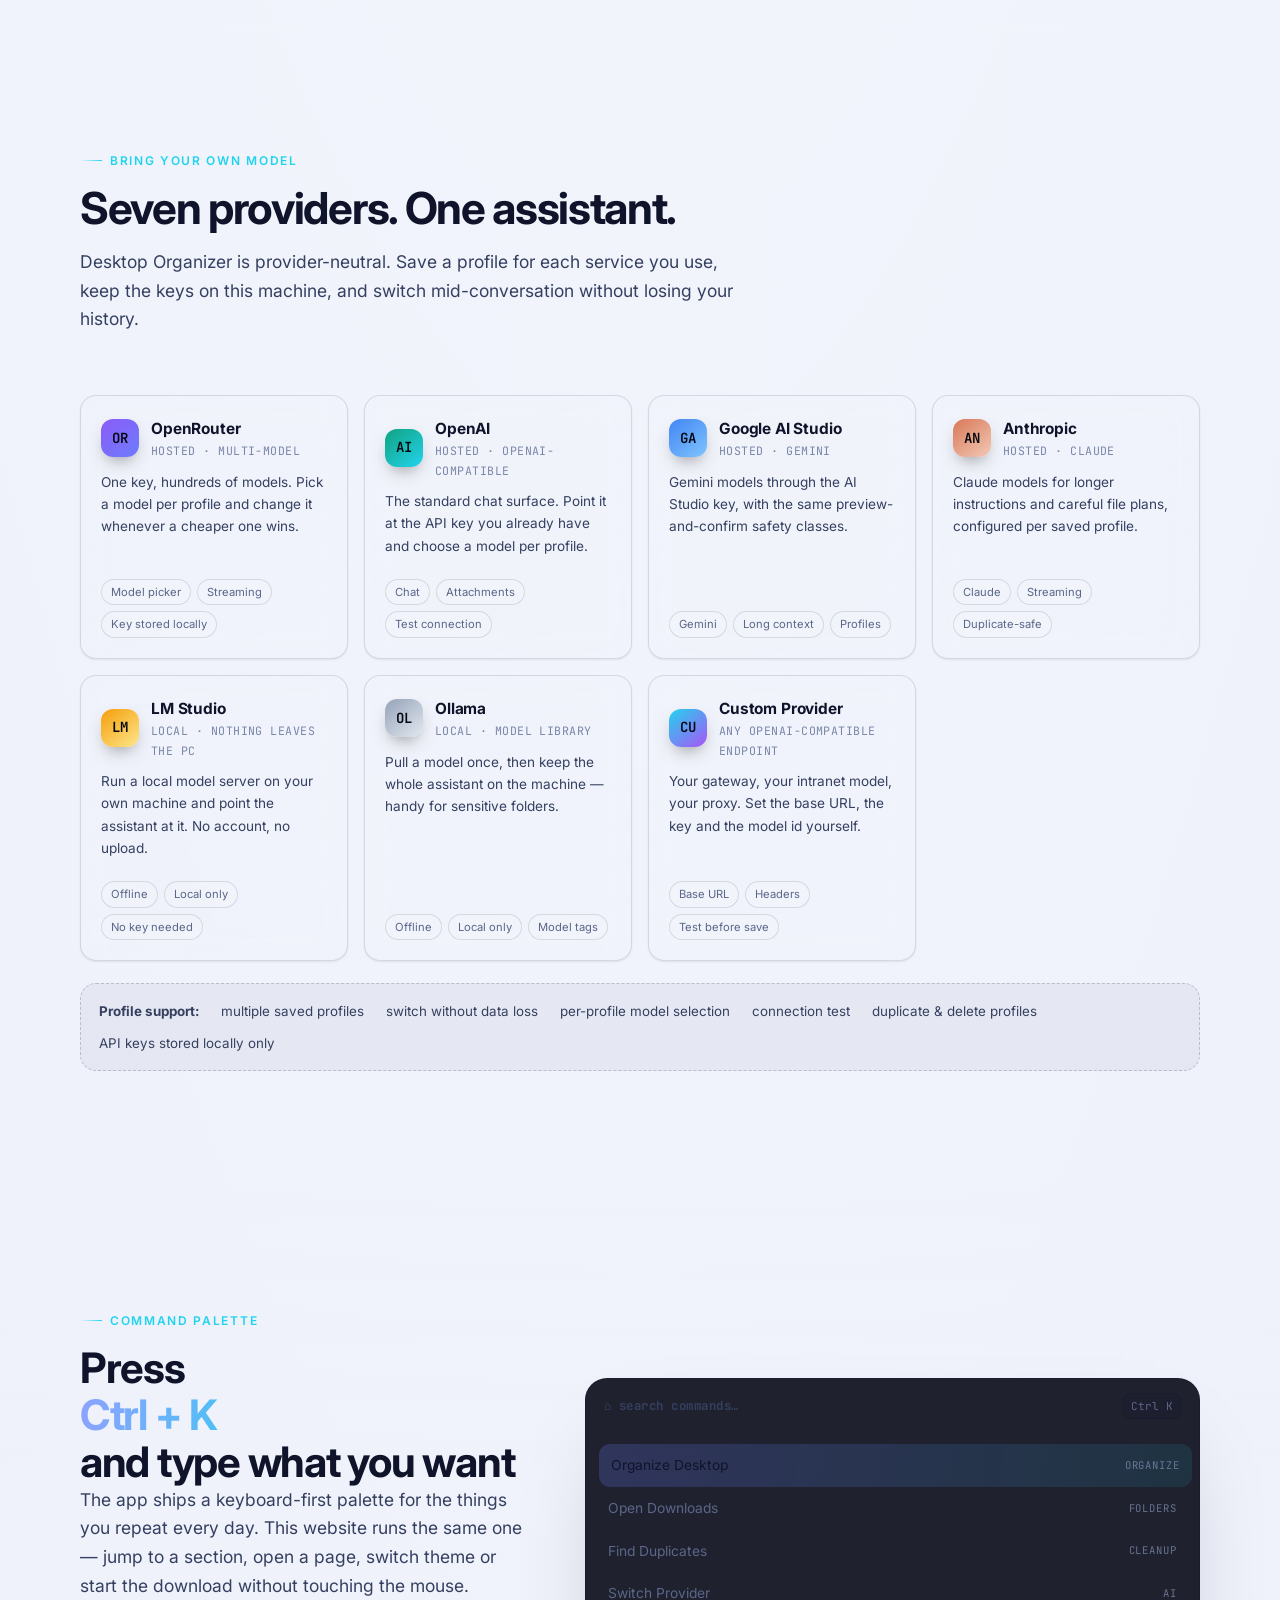
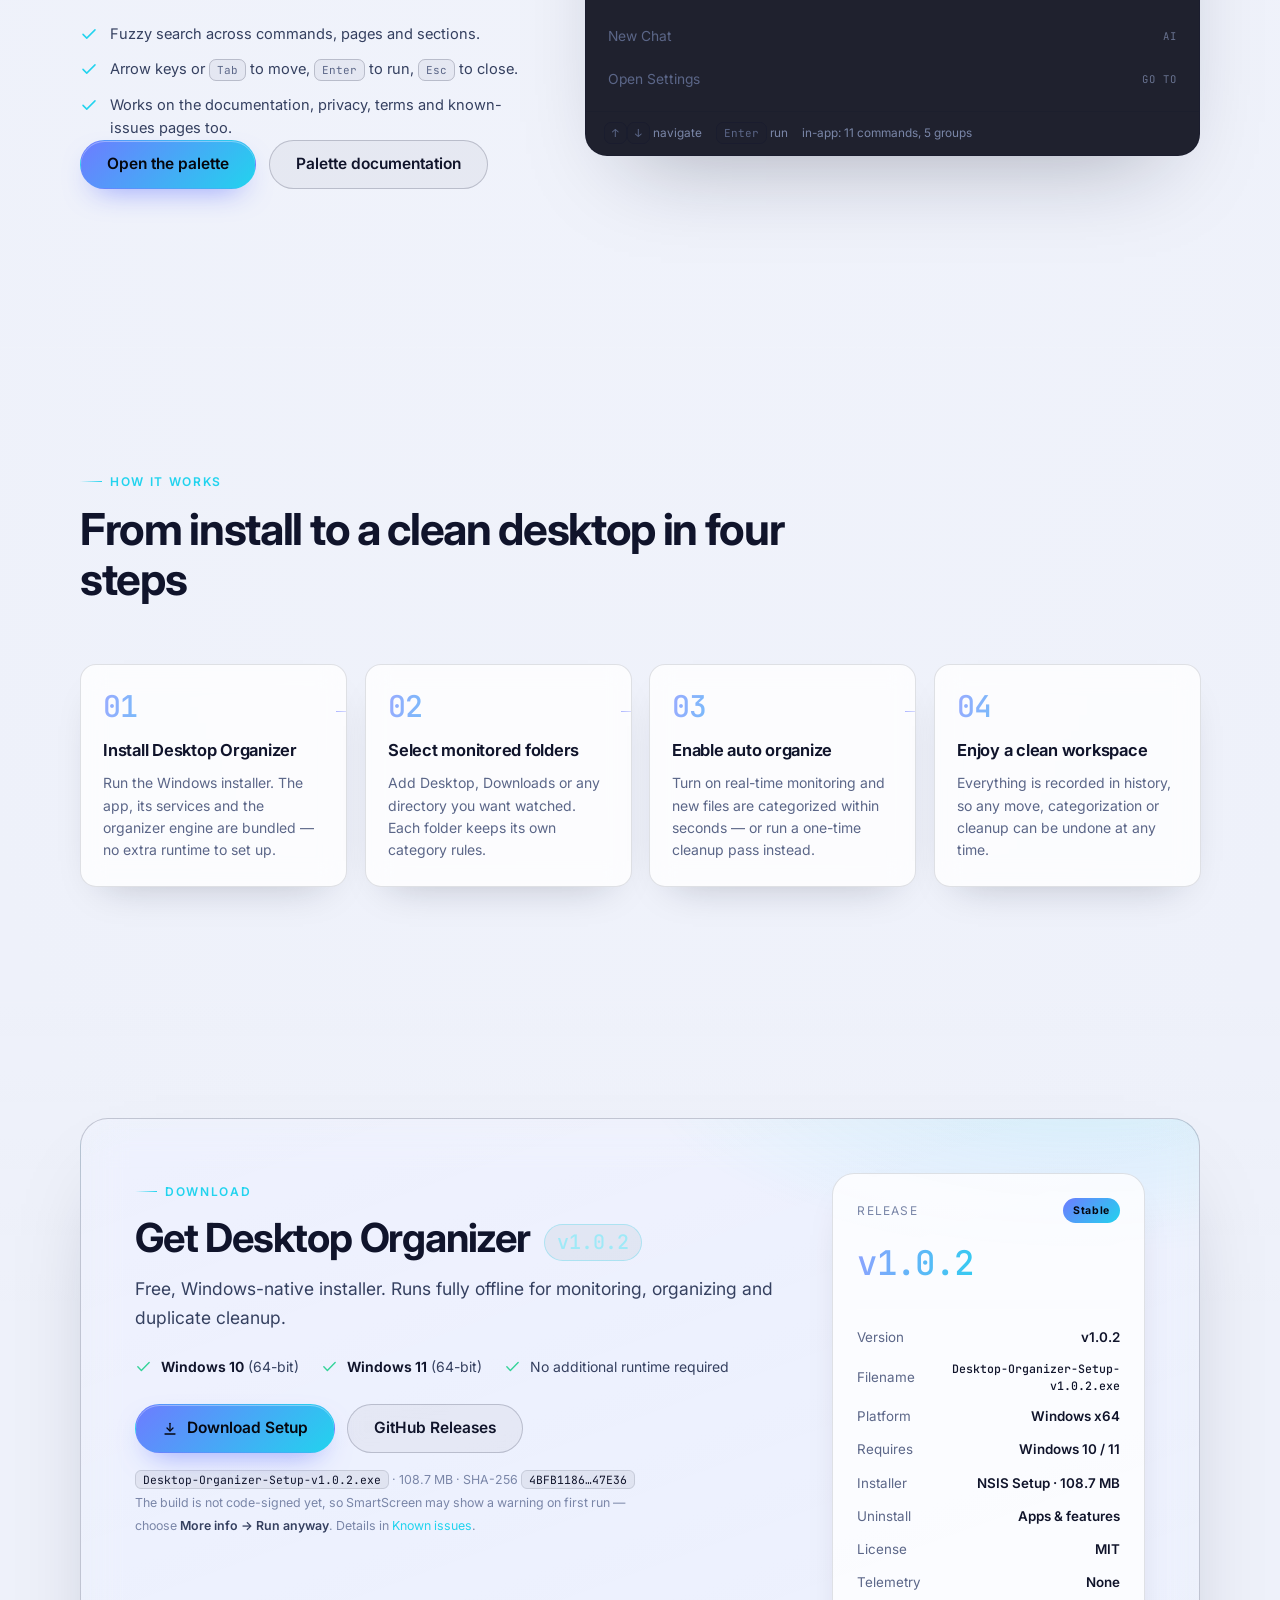
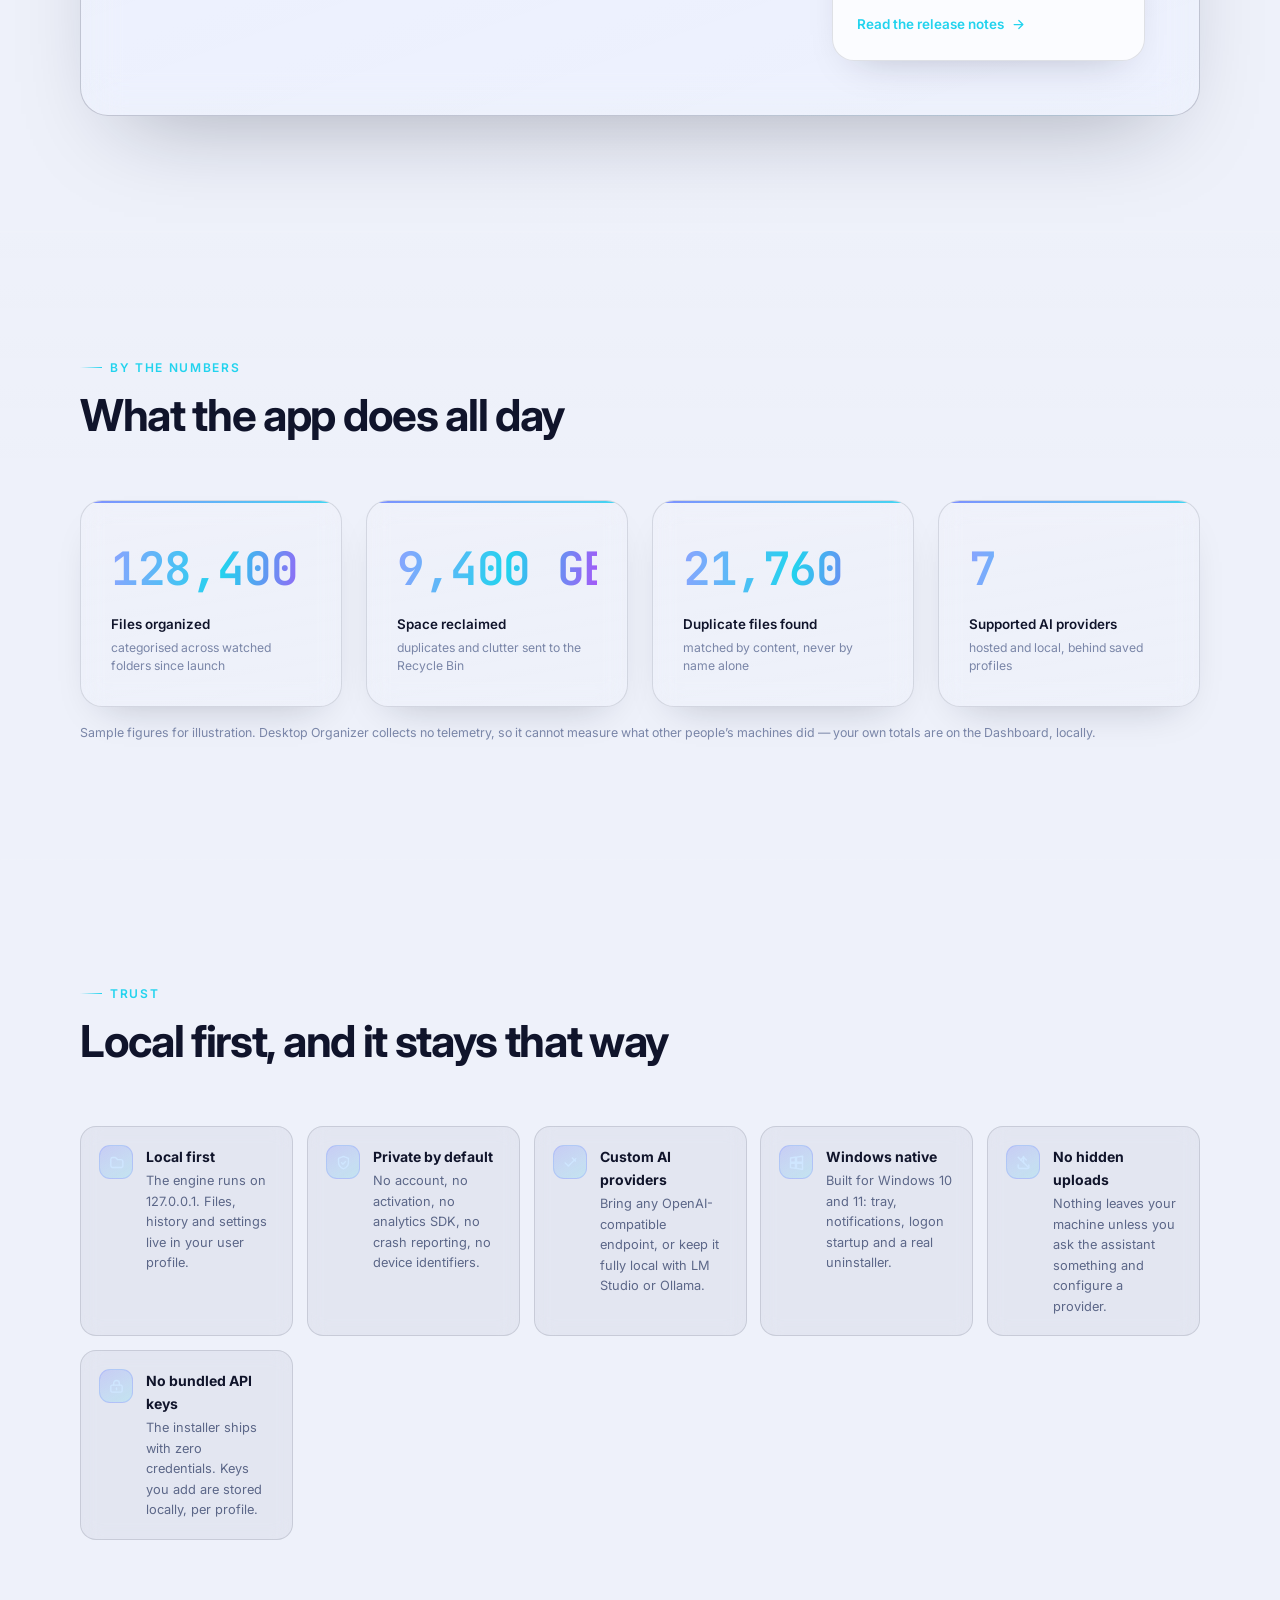
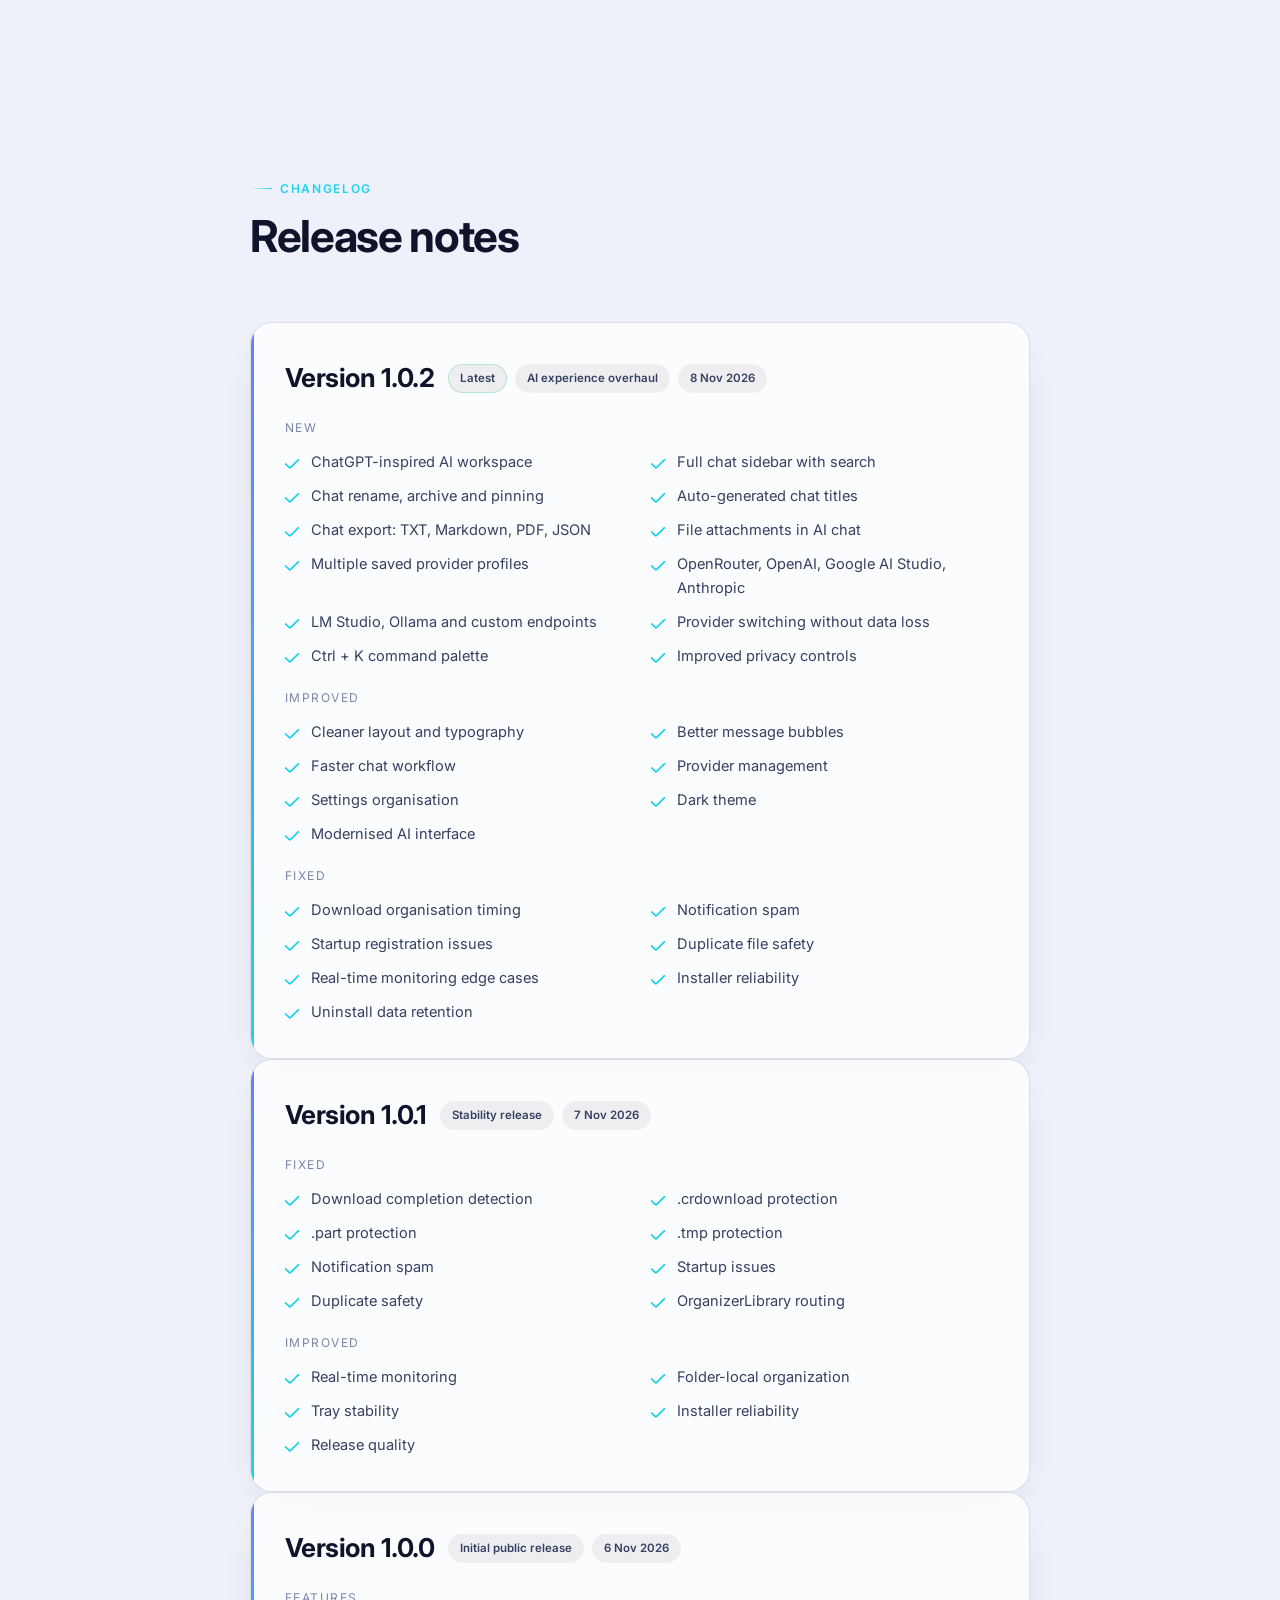
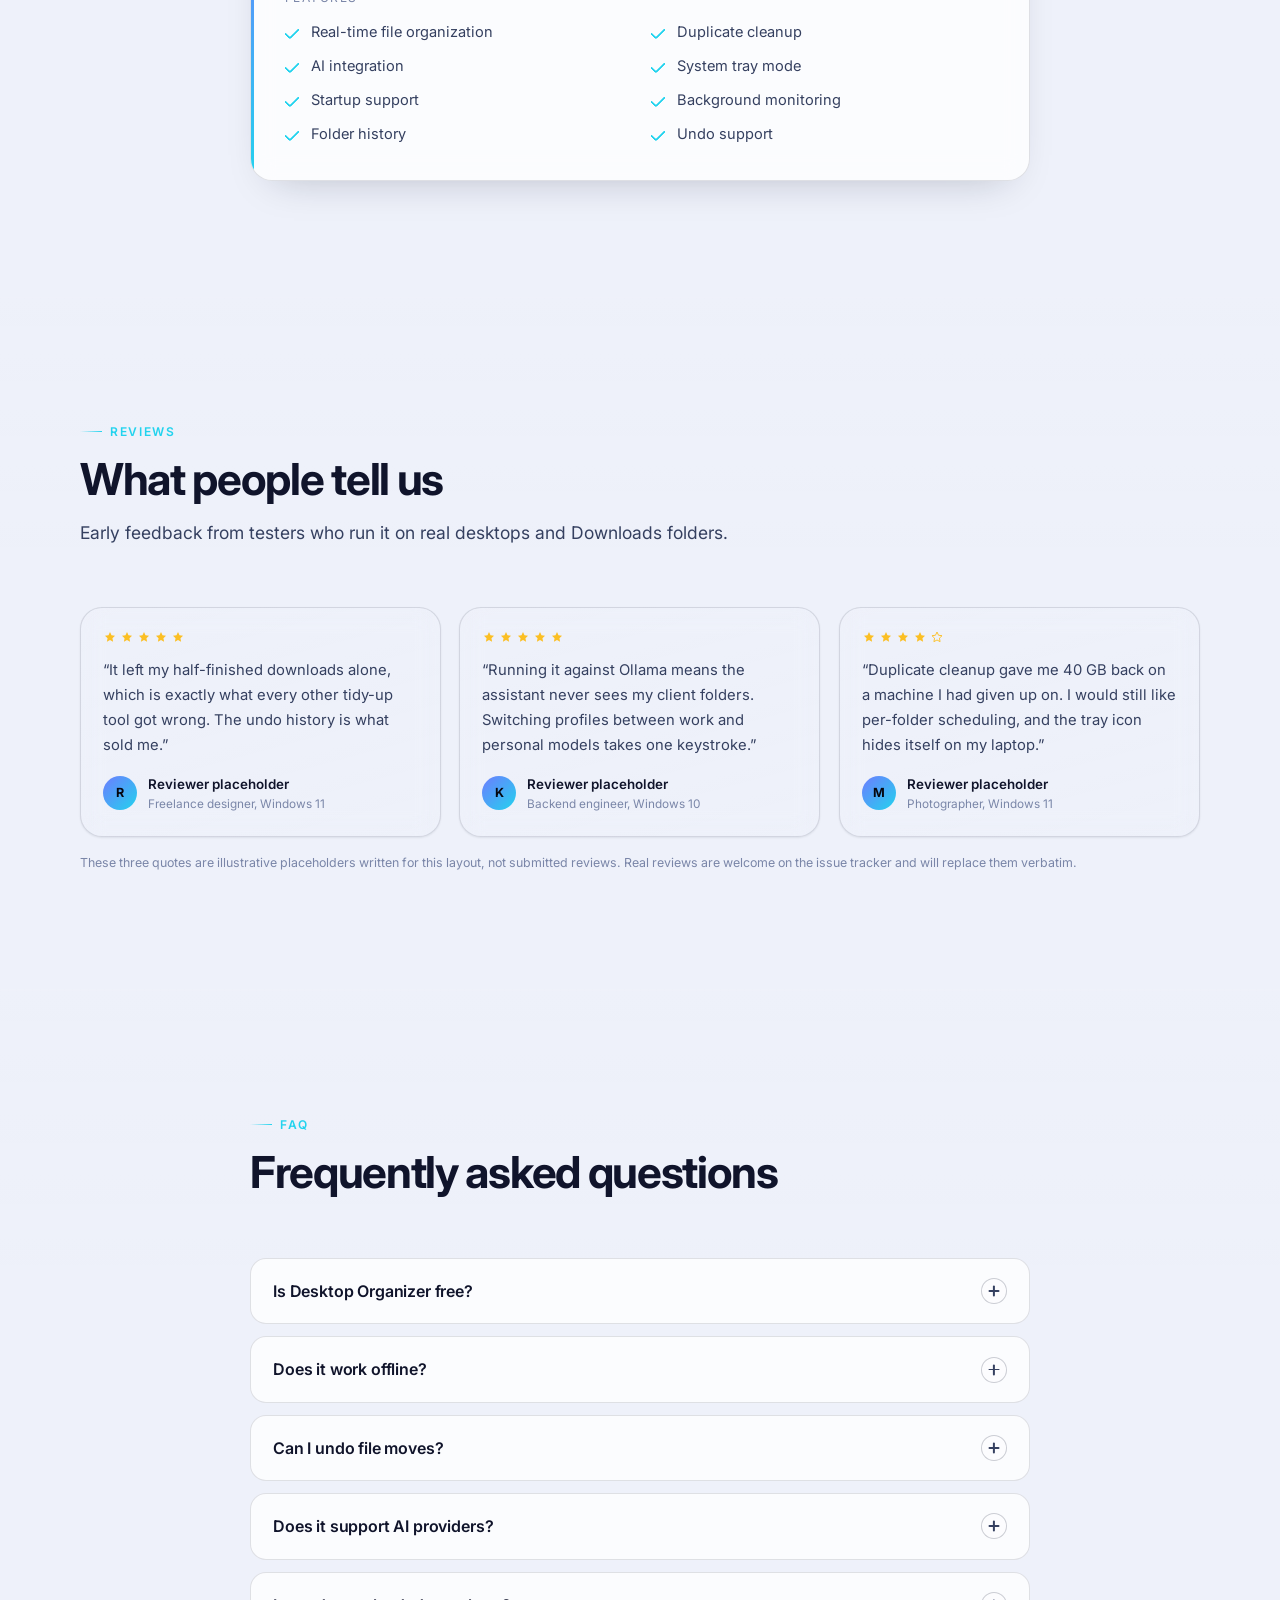
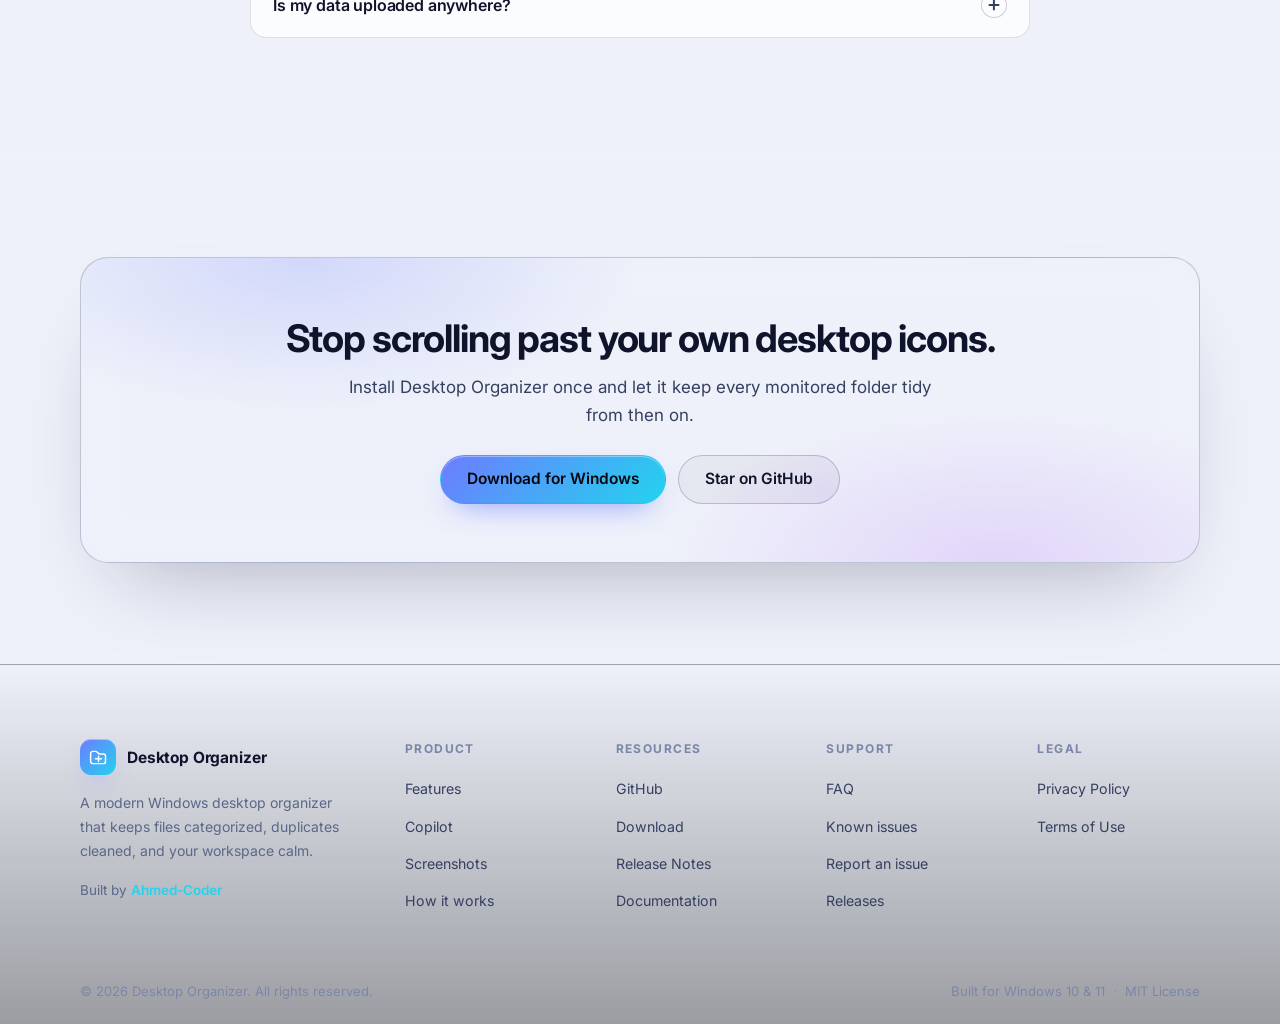
==== commit f2e2b9d1: "Premium redesign for v1.0.2 with Ahmed-Coder branding, copilot mascot, command palette and new showc" ====
--- a/index.html
+++ b/index.html
@@ -4,19 +4,22 @@
 <meta charset="utf-8">
 <meta name="viewport" content="width=device-width, initial-scale=1">
 <title>Desktop Organizer - Smart Windows File Organizer</title>
-<meta name="description" content="Desktop Organizer automatically organizes files, detects duplicates, supports AI-powered file management, and keeps your Windows desktop clean.">
-<meta name="author" content="Suleman Alam">
+<meta name="description" content="Desktop Organizer automatically organizes files, detects duplicates and brings an AI assistant to your Windows desktop. v1.0.2 adds a ChatGPT-style AI workspace, provider profiles for OpenRouter, OpenAI, Google AI Studio, Anthropic, LM Studio and Ollama, plus a Ctrl + K command palette.">
+<meta name="author" content="Ahmed-Coder">
 <meta name="theme-color" content="#06070d">
-<meta name="color-scheme" content="dark">
+<meta name="color-scheme" content="dark light">
 <link rel="canonical" href="https://iifamily409-rgb.github.io/Desktop-Organizer/">
 <meta name="robots" content="index, follow">
+<meta name="referrer" content="strict-origin-when-cross-origin">
 
 <meta property="og:type" content="website">
 <meta property="og:site_name" content="Desktop Organizer">
+<meta property="og:locale" content="en_US">
 <meta property="og:title" content="Desktop Organizer - Smart Windows File Organizer">
-<meta property="og:description" content="Automatically organizes files, detects duplicates, supports AI-powered file management, and keeps your Windows desktop clean.">
+<meta property="og:description" content="Real-time file organization, duplicate cleanup and a local-first AI assistant for Windows 10 and 11. Free, open source, no telemetry.">
 <meta property="og:url" content="https://iifamily409-rgb.github.io/Desktop-Organizer/">
 <meta property="og:image" content="https://iifamily409-rgb.github.io/Desktop-Organizer/assets/og-image.png">
+<meta property="og:image:alt" content="Desktop Organizer — smart Windows file organizer">
 <meta name="twitter:card" content="summary_large_image">
 <meta name="twitter:title" content="Desktop Organizer - Smart Windows File Organizer">
 <meta name="twitter:description" content="A modern Windows desktop organizer with real-time monitoring, AI assistance, duplicate cleanup and system tray support.">
@@ -27,7 +30,18 @@
 <link rel="preconnect" href="https://fonts.googleapis.com">
 <link rel="preconnect" href="https://fonts.gstatic.com" crossorigin>
 <link rel="stylesheet" href="https://fonts.googleapis.com/css2?family=Inter:wght@400;500;600;700;800&family=JetBrains+Mono:wght@400;500&display=swap">
+<script>
+  /* Apply the saved theme before first paint so nothing flashes in the wrong colours. */
+  (function () {
+    var pref = "system";
+    try { pref = window.localStorage.getItem("do-theme") || "system"; } catch (e) {}
+    var light = pref === "light" || (pref !== "dark" && window.matchMedia("(prefers-color-scheme: light)").matches);
+    document.documentElement.setAttribute("data-theme-choice", pref);
+    document.documentElement.setAttribute("data-theme", light ? "light" : "dark");
+  })();
+</script>
 <link rel="stylesheet" href="./style.css">
+<noscript><style>.reveal, .reveal-stagger > *, .term-ex, .mascot-bubble { opacity: 1 !important; transform: none !important; }</style></noscript>
 
 <script type="application/ld+json">
 {
@@ -36,10 +50,17 @@
   "name": "Desktop Organizer",
   "applicationCategory": "UtilitiesApplication",
   "operatingSystem": "Windows 10, Windows 11",
-  "softwareVersion": "1.0.1",
+  "softwareVersion": "1.0.2",
+  "softwareRequirements": "Windows 10 or Windows 11, 64-bit",
   "url": "https://iifamily409-rgb.github.io/Desktop-Organizer/",
+  "downloadUrl": "https://github.com/iifamily409-rgb/Desktop-Organizer/releases/download/v1.0.2/Desktop-Organizer-Setup-v1.0.2.exe",
+  "codeRepository": "https://github.com/iifamily409-rgb/Desktop-Organizer",
+  "issueTracker": "https://github.com/iifamily409-rgb/Desktop-Organizer/issues",
+  "releaseNotes": "https://github.com/iifamily409-rgb/Desktop-Organizer/releases/tag/v1.0.2",
+  "dateModified": "2026-11-08",
   "description": "Desktop Organizer automatically organizes files, detects duplicates, supports AI-powered file management, and keeps your Windows desktop clean.",
-  "author": { "@type": "Person", "name": "Suleman Alam" },
+  "author": { "@type": "Person", "name": "Ahmed-Coder", "url": "https://github.com/iifamily409-rgb" },
+  "creator": { "@type": "Person", "name": "Ahmed-Coder", "url": "https://github.com/iifamily409-rgb" },
   "license": "https://opensource.org/licenses/MIT",
   "offers": { "@type": "Offer", "price": "0", "priceCurrency": "USD" }
 }
@@ -47,6 +68,9 @@
 </head>
 <body>
 <a class="skip-link" href="#main">Skip to content</a>
+
+<div class="fx-glow" id="fxGlow" aria-hidden="true"></div>
+<canvas class="fx-particles" id="fxParticles" aria-hidden="true"></canvas>
 
 <header class="site-header" id="siteHeader">
   <div class="container header-inner">
@@ -66,6 +90,7 @@
     <nav class="site-nav" id="siteNav" aria-label="Primary">
       <ul class="nav-links">
         <li><a href="#features">Features</a></li>
+        <li><a href="#copilot">Copilot</a></li>
         <li><a href="#screenshots">Screenshots</a></li>
         <li><a href="#how-it-works">How it works</a></li>
         <li><a href="#download">Download</a></li>
@@ -73,16 +98,32 @@
         <li><a href="#faq">FAQ</a></li>
       </ul>
       <div class="nav-mobile-actions">
-        <a class="btn btn-primary btn-block" href="https://github.com/iifamily409-rgb/Desktop-Organizer/releases/download/v1.0.1/Desktop-Organizer-Setup-v1.0.1.exe" download="Desktop-Organizer-Setup-v1.0.1.exe">Download for Windows</a>
+        <a class="btn btn-primary btn-block" href="https://github.com/iifamily409-rgb/Desktop-Organizer/releases/download/v1.0.2/Desktop-Organizer-Setup-v1.0.2.exe" download="Desktop-Organizer-Setup-v1.0.2.exe">Download for Windows</a>
       </div>
     </nav>
 
     <div class="header-actions">
+      <button class="btn btn-ghost btn-sm kbd-hint" id="paletteTrigger" type="button" aria-label="Open the website command palette">
+        <svg viewBox="0 0 24 24" fill="none" stroke="currentColor" stroke-width="1.9" stroke-linecap="round" stroke-linejoin="round" aria-hidden="true"><path d="M4 7.5h16"/><path d="M4 12h10"/><path d="M4 16.5h7"/><path d="m17.5 14.5 2.5 2.5-2.5 2.5"/></svg>
+        <span>Search</span>
+        <kbd class="kbd">Ctrl K</kbd>
+      </button>
       <a class="btn btn-ghost btn-sm github-btn" href="https://github.com/iifamily409-rgb/Desktop-Organizer" target="_blank" rel="noopener">
         <svg viewBox="0 0 16 16" aria-hidden="true" fill="currentColor"><path d="M8 0C3.58 0 0 3.58 0 8a8 8 0 0 0 5.47 7.59c.4.07.55-.17.55-.38 0-.19-.01-.82-.01-1.49-2.01.37-2.53-.49-2.69-.94-.09-.23-.48-.94-.82-1.13-.28-.15-.68-.52-.01-.53.63-.01 1.08.58 1.23.82.72 1.21 1.87.87 2.33.66.07-.52.28-.87.51-1.07-1.78-.2-3.64-.89-3.64-3.95 0-.87.31-1.59.82-2.15-.08-.2-.36-1.02.08-2.12 0 0 .67-.21 2.2.82a7.6 7.6 0 0 1 2-.27c.68 0 1.36.09 2 .27 1.53-1.04 2.2-.82 2.2-.82.44 1.1.16 1.92.08 2.12.51.56.82 1.27.82 2.15 0 3.07-1.87 3.75-3.65 3.95.29.25.54.73.54 1.48 0 1.07-.01 1.94-.01 2.21 0 .21.15.46.55.38A8 8 0 0 0 16 8c0-4.42-3.58-8-8-8Z"/></svg>
         <span>GitHub</span>
       </a>
-      <a class="btn btn-primary btn-sm" href="https://github.com/iifamily409-rgb/Desktop-Organizer/releases/download/v1.0.1/Desktop-Organizer-Setup-v1.0.1.exe" download="Desktop-Organizer-Setup-v1.0.1.exe">Download</a>
+      <a class="btn btn-primary btn-sm" href="https://github.com/iifamily409-rgb/Desktop-Organizer/releases/download/v1.0.2/Desktop-Organizer-Setup-v1.0.2.exe" download="Desktop-Organizer-Setup-v1.0.2.exe">Download</a>
+      <div class="theme-switch" role="group" aria-label="Colour theme">
+        <button type="button" data-theme-btn="system" aria-pressed="false" title="Follow the system theme">
+          <svg viewBox="0 0 24 24" fill="none" stroke="currentColor" stroke-width="1.9" stroke-linecap="round" stroke-linejoin="round" aria-hidden="true"><rect x="3" y="4.5" width="18" height="12.5" rx="2"/><path d="M8.5 20.5h7"/></svg>
+        </button>
+        <button type="button" data-theme-btn="light" aria-pressed="false" title="Light theme">
+          <svg viewBox="0 0 24 24" fill="none" stroke="currentColor" stroke-width="1.9" stroke-linecap="round" stroke-linejoin="round" aria-hidden="true"><circle cx="12" cy="12" r="4.2"/><path d="M12 2.5v2.2M12 19.3v2.2M2.5 12h2.2M19.3 12h2.2M5.3 5.3l1.6 1.6M17.1 17.1l1.6 1.6M18.7 5.3l-1.6 1.6M6.9 17.1l-1.6 1.6"/></svg>
+        </button>
+        <button type="button" data-theme-btn="dark" aria-pressed="false" title="Dark theme">
+          <svg viewBox="0 0 24 24" fill="none" stroke="currentColor" stroke-width="1.9" stroke-linecap="round" stroke-linejoin="round" aria-hidden="true"><path d="M20 14.5A8.5 8.5 0 1 1 9.5 4a7 7 0 0 0 10.5 10.5Z"/></svg>
+        </button>
+      </div>
       <button class="nav-toggle" id="navToggle" type="button" aria-label="Open navigation menu" aria-controls="siteNav" aria-expanded="false">
         <span></span><span></span><span></span>
       </button>
@@ -105,7 +146,7 @@
       <div class="hero-copy">
         <p class="hero-badge reveal">
           <span class="pulse-dot" aria-hidden="true"></span>
-          v1.0.1 now available for Windows
+          v1.0.2 now available for Windows
         </p>
 
         <h1 class="hero-title reveal delay-1">
@@ -119,7 +160,7 @@
         </p>
 
         <div class="hero-actions reveal delay-3">
-          <a class="btn btn-primary btn-lg" href="https://github.com/iifamily409-rgb/Desktop-Organizer/releases/download/v1.0.1/Desktop-Organizer-Setup-v1.0.1.exe" download="Desktop-Organizer-Setup-v1.0.1.exe">
+          <a class="btn btn-primary btn-lg" href="https://github.com/iifamily409-rgb/Desktop-Organizer/releases/download/v1.0.2/Desktop-Organizer-Setup-v1.0.2.exe" download="Desktop-Organizer-Setup-v1.0.2.exe">
             <svg class="win-glyph" viewBox="0 0 16 16" aria-hidden="true" fill="currentColor"><path d="M0 1.9 6.5.84v6.7H0V1.9Zm0 12.2 6.5 1.06V8.46H0v5.64ZM7.2 8.46 16 7.24v7.9l-8.8-1.24V8.46Zm0-7.6L16 0v6.3l-8.8.15V.86Z"/></svg>
             Download for Windows
           </a>
@@ -185,6 +226,145 @@
           <span class="fc-icon fc-purple">AI</span>
           <div><strong>“Sort my downloads by type”</strong><small>Done in 1.2s</small></div>
         </div>
+      </div>
+    </div>
+  </section>
+
+  <!-- ============ DESKTOP COPILOT ============ -->
+  <section class="section" id="copilot" data-mascot-key="copilot">
+    <div class="container copilot-grid">
+      <div class="copilot-copy reveal">
+        <p class="eyebrow">Desktop Copilot</p>
+        <h2>Meet <span class="gradient-text">Desktop Copilot</span></h2>
+        <p class="section-sub">
+          A ChatGPT-style assistant that already knows your folders. Mention a place with
+          <code>@</code>, ask for what you want, and review the plan before a single file moves.
+        </p>
+        <ul class="copilot-list">
+          <li>
+            <svg viewBox="0 0 24 24" fill="none" stroke="currentColor" stroke-width="2" stroke-linecap="round" stroke-linejoin="round" aria-hidden="true"><path d="M4 12.5 9 17.5 20 6.5"/></svg>
+            <span><strong>Context-aware prompts</strong> — <code>@Desktop</code>, <code>@Downloads</code>, <code>@Documents</code> scope the request to a watched folder.</span>
+          </li>
+          <li>
+            <svg viewBox="0 0 24 24" fill="none" stroke="currentColor" stroke-width="2" stroke-linecap="round" stroke-linejoin="round" aria-hidden="true"><path d="M4 12.5 9 17.5 20 6.5"/></svg>
+            <span><strong>Preview before action</strong> — every plan is labelled Read only, Launches something, Changes files or Deletes files.</span>
+          </li>
+          <li>
+            <svg viewBox="0 0 24 24" fill="none" stroke="currentColor" stroke-width="2" stroke-linecap="round" stroke-linejoin="round" aria-hidden="true"><path d="M4 12.5 9 17.5 20 6.5"/></svg>
+            <span><strong>Real chat workflow</strong> — sidebar, search, pinning, rename, archive, auto titles and export to TXT, Markdown, PDF or JSON.</span>
+          </li>
+          <li>
+            <svg viewBox="0 0 24 24" fill="none" stroke="currentColor" stroke-width="2" stroke-linecap="round" stroke-linejoin="round" aria-hidden="true"><path d="M4 12.5 9 17.5 20 6.5"/></svg>
+            <span><strong>Bring your own model</strong> — OpenRouter, OpenAI, Google AI Studio, Anthropic, LM Studio, Ollama or any custom endpoint.</span>
+          </li>
+        </ul>
+        <div class="hero-actions">
+          <a class="btn btn-primary btn-lg" href="./documentation.html#desktop-copilot">Read the Copilot guide</a>
+          <a class="btn btn-secondary btn-lg" href="#palette-demo">See the command palette</a>
+        </div>
+      </div>
+
+      <div class="copilot-demo reveal delay-2" data-parallax="0.035">
+        <div class="term" aria-label="Desktop Copilot example session">
+          <div class="term-bar">
+            <span class="term-dot live" aria-hidden="true"></span>
+            <span class="term-dot" aria-hidden="true"></span>
+            <span class="term-dot" aria-hidden="true"></span>
+            <span class="term-title">copilot · local engine 127.0.0.1</span>
+          </div>
+          <div class="term-body">
+            <div class="term-ex">
+              <p class="term-line"><span class="term-prompt">&#8250;</span><span class="term-cmd">Find duplicates in <span class="term-mention">@Downloads</span></span></p>
+              <p class="term-out">scanned 4,182 files &#183; compared contents in 1 MB chunks</p>
+              <p class="term-out"><span class="term-ok">3 groups matched</span> &#183; <strong>1.4 GB reclaimable</strong> &#183; nothing moved yet</p>
+            </div>
+            <div class="term-ex">
+              <p class="term-line"><span class="term-prompt">&#8250;</span><span class="term-cmd">Show PDFs in <span class="term-mention">@Documents</span></span></p>
+              <p class="term-out">218 PDFs &#183; newest first</p>
+              <p class="term-out"><strong>invoice-november.pdf</strong> &#183; 2 pages &#183; modified 6 Nov</p>
+            </div>
+            <div class="term-ex">
+              <p class="term-line"><span class="term-prompt">&#8250;</span><span class="term-cmd">Analyze <span class="term-mention">@Pictures</span></span></p>
+              <p class="term-out">1,940 images &#183; 12.6 GB total</p>
+              <p class="term-out"><span class="term-ok">ready</span> &#183; 412 screenshots could move to <strong>Images/Screenshots</strong></p>
+            </div>
+            <div class="term-ex">
+              <p class="term-line"><span class="term-prompt">&#8250;</span><span class="term-cmd">Clean <span class="term-mention">@Desktop</span></span></p>
+              <p class="term-out">plan: 34 files &#8594; Documents, Images, Installers, Others</p>
+              <p class="term-out"><span class="term-ok">awaiting confirmation</span> &#183; undo available for 90 days</p>
+              <p class="term-line"><span class="term-cursor" aria-hidden="true"></span></p>
+            </div>
+          </div>
+        </div>
+      </div>
+    </div>
+  </section>
+
+  <!-- ============ LIVE PRODUCT DEMOS ============ -->
+  <section class="section section-alt" id="demos" data-mascot-key="demos">
+    <div class="container">
+      <header class="section-head reveal">
+        <p class="eyebrow">Live demos</p>
+        <h2>Hover a card, watch it work</h2>
+        <p class="section-sub">Four miniature replays of the screens you will actually use. No video, no screenshots to wait for &#8212; just the interface, moving.</p>
+      </header>
+
+      <div class="demo-grid reveal-stagger">
+        <article class="demo-card reveal" tabindex="0" data-mascot-react="Searching your chats, not your files">
+          <div class="demo-head">
+            <h3>Chat Search</h3>
+            <span class="demo-badge">instant</span>
+          </div>
+          <p>Every conversation you have had with the assistant is searchable &#8212; by text, by folder, by provider.</p>
+          <div class="demo-stage" aria-hidden="true">
+            <div class="demo-row"><span class="dot"></span>query: <b>&#8220;duplicate invoices&#8221;</b></div>
+            <div class="demo-row">3 chats &#183; 12 messages matched</div>
+            <div class="demo-row">pinned: <b>Q3 expense tidy-up</b></div>
+            <div class="demo-bar"><i></i></div>
+          </div>
+        </article>
+
+        <article class="demo-card reveal" tabindex="0" data-mascot-react="Keys stay on this machine">
+          <div class="demo-head">
+            <h3>Provider Profiles</h3>
+            <span class="demo-badge">7 kinds</span>
+          </div>
+          <p>Save a profile per provider and switch between them mid-conversation without losing a single chat.</p>
+          <div class="demo-stage" aria-hidden="true">
+            <div class="demo-row"><span class="dot"></span><b>OpenRouter</b> &#183; active</div>
+            <div class="demo-row">Ollama &#183; local &#183; tested</div>
+            <div class="demo-row">custom endpoint &#183; key stored locally</div>
+            <div class="demo-bar"><i></i></div>
+          </div>
+        </article>
+
+        <article class="demo-card reveal" tabindex="0" data-mascot-react="Copilot knows your folders">
+          <div class="demo-head">
+            <h3>Desktop Copilot</h3>
+            <span class="demo-badge">@mentions</span>
+          </div>
+          <p>Ask in plain language, get a plan with per-file previews, then confirm &#8212; or let it explain what it would have done.</p>
+          <div class="demo-stage" aria-hidden="true">
+            <div class="demo-row"><span class="dot"></span>&#8250; tidy <b>@Desktop</b> screenshots</div>
+            <div class="demo-row">plan: 14 moves &#183; 0 deletions</div>
+            <div class="demo-row">class: <b>Changes files</b></div>
+            <div class="demo-bar"><i></i></div>
+          </div>
+        </article>
+
+        <article class="demo-card reveal" tabindex="0" id="paletteTriggerCard" data-mascot-react="Try it: press Ctrl + K">
+          <div class="demo-head">
+            <h3>Command Palette</h3>
+            <span class="demo-badge">Ctrl K</span>
+          </div>
+          <p>The same palette that ships inside the app is wired into this website. Press <span class="kbd">Ctrl</span> <span class="kbd">K</span> right now.</p>
+          <div class="demo-stage" aria-hidden="true">
+            <div class="demo-row"><span class="dot"></span>Organize Desktop</div>
+            <div class="demo-row">Find duplicates</div>
+            <div class="demo-row">Switch Provider</div>
+            <div class="demo-bar"><i></i></div>
+          </div>
+        </article>
       </div>
     </div>
   </section>
@@ -365,6 +545,149 @@
     </div>
   </section>
 
+  <!-- ============ AI PROVIDERS ============ -->
+  <section class="section" id="providers" data-mascot-key="providers">
+    <div class="container">
+      <header class="section-head reveal">
+        <p class="eyebrow">Bring your own model</p>
+        <h2>Seven providers. One assistant.</h2>
+        <p class="section-sub">
+          Desktop Organizer is provider-neutral. Save a profile for each service you use, keep the keys on this
+          machine, and switch mid-conversation without losing your history.
+        </p>
+      </header>
+
+      <div class="prov-grid reveal-stagger">
+        <article class="prov-card reveal" tabindex="0">
+          <div class="prov-top">
+            <span class="prov-mark c1" aria-hidden="true">OR</span>
+            <span><span class="prov-name">OpenRouter</span><span class="prov-meta">hosted &#183; multi-model</span></span>
+          </div>
+          <p>One key, hundreds of models. Pick a model per profile and change it whenever a cheaper one wins.</p>
+          <div class="prov-chips"><span>Model picker</span><span>Streaming</span><span>Key stored locally</span></div>
+        </article>
+
+        <article class="prov-card reveal" tabindex="0">
+          <div class="prov-top">
+            <span class="prov-mark c2" aria-hidden="true">AI</span>
+            <span><span class="prov-name">OpenAI</span><span class="prov-meta">hosted &#183; OpenAI-compatible</span></span>
+          </div>
+          <p>The standard chat surface. Point it at the API key you already have and choose a model per profile.</p>
+          <div class="prov-chips"><span>Chat</span><span>Attachments</span><span>Test connection</span></div>
+        </article>
+
+        <article class="prov-card reveal" tabindex="0">
+          <div class="prov-top">
+            <span class="prov-mark c3" aria-hidden="true">GA</span>
+            <span><span class="prov-name">Google AI Studio</span><span class="prov-meta">hosted &#183; Gemini</span></span>
+          </div>
+          <p>Gemini models through the AI Studio key, with the same preview-and-confirm safety classes.</p>
+          <div class="prov-chips"><span>Gemini</span><span>Long context</span><span>Profiles</span></div>
+        </article>
+
+        <article class="prov-card reveal" tabindex="0">
+          <div class="prov-top">
+            <span class="prov-mark c4" aria-hidden="true">AN</span>
+            <span><span class="prov-name">Anthropic</span><span class="prov-meta">hosted &#183; Claude</span></span>
+          </div>
+          <p>Claude models for longer instructions and careful file plans, configured per saved profile.</p>
+          <div class="prov-chips"><span>Claude</span><span>Streaming</span><span>Duplicate-safe</span></div>
+        </article>
+
+        <article class="prov-card reveal" tabindex="0">
+          <div class="prov-top">
+            <span class="prov-mark c5" aria-hidden="true">LM</span>
+            <span><span class="prov-name">LM Studio</span><span class="prov-meta">local &#183; nothing leaves the PC</span></span>
+          </div>
+          <p>Run a local model server on your own machine and point the assistant at it. No account, no upload.</p>
+          <div class="prov-chips"><span>Offline</span><span>Local only</span><span>No key needed</span></div>
+        </article>
+
+        <article class="prov-card reveal" tabindex="0">
+          <div class="prov-top">
+            <span class="prov-mark c6" aria-hidden="true">OL</span>
+            <span><span class="prov-name">Ollama</span><span class="prov-meta">local &#183; model library</span></span>
+          </div>
+          <p>Pull a model once, then keep the whole assistant on the machine &#8212; handy for sensitive folders.</p>
+          <div class="prov-chips"><span>Offline</span><span>Local only</span><span>Model tags</span></div>
+        </article>
+
+        <article class="prov-card reveal" tabindex="0">
+          <div class="prov-top">
+            <span class="prov-mark c7" aria-hidden="true">CU</span>
+            <span><span class="prov-name">Custom Provider</span><span class="prov-meta">any OpenAI-compatible endpoint</span></span>
+          </div>
+          <p>Your gateway, your intranet model, your proxy. Set the base URL, the key and the model id yourself.</p>
+          <div class="prov-chips"><span>Base URL</span><span>Headers</span><span>Test before save</span></div>
+        </article>
+      </div>
+
+      <p class="prov-note reveal">
+        <strong>Profile support:</strong>
+        <span>multiple saved profiles</span>
+        <span>switch without data loss</span>
+        <span>per-profile model selection</span>
+        <span>connection test</span>
+        <span>duplicate &amp; delete profiles</span>
+        <span>API keys stored locally only</span>
+      </p>
+    </div>
+  </section>
+
+  <!-- ============ COMMAND PALETTE ============ -->
+  <section class="section section-alt" id="palette-demo" data-mascot-key="palette">
+    <div class="container copilot-grid">
+      <div class="copilot-copy reveal">
+        <p class="eyebrow">Command palette</p>
+        <h2>Press <span class="gradient-text">Ctrl + K</span> and type what you want</h2>
+        <p class="section-sub">
+          The app ships a keyboard-first palette for the things you repeat every day. This website runs the same
+          one &#8212; jump to a section, open a page, switch theme or start the download without touching the mouse.
+        </p>
+        <ul class="copilot-list">
+          <li>
+            <svg viewBox="0 0 24 24" fill="none" stroke="currentColor" stroke-width="2" stroke-linecap="round" stroke-linejoin="round" aria-hidden="true"><path d="M4 12.5 9 17.5 20 6.5"/></svg>
+            <span>Fuzzy search across commands, pages and sections.</span>
+          </li>
+          <li>
+            <svg viewBox="0 0 24 24" fill="none" stroke="currentColor" stroke-width="2" stroke-linecap="round" stroke-linejoin="round" aria-hidden="true"><path d="M4 12.5 9 17.5 20 6.5"/></svg>
+            <span>Arrow keys or <span class="kbd">Tab</span> to move, <span class="kbd">Enter</span> to run, <span class="kbd">Esc</span> to close.</span>
+          </li>
+          <li>
+            <svg viewBox="0 0 24 24" fill="none" stroke="currentColor" stroke-width="2" stroke-linecap="round" stroke-linejoin="round" aria-hidden="true"><path d="M4 12.5 9 17.5 20 6.5"/></svg>
+            <span>Works on the documentation, privacy, terms and known-issues pages too.</span>
+          </li>
+        </ul>
+        <div class="hero-actions">
+          <button class="btn btn-primary btn-lg" type="button" data-palette-open>Open the palette</button>
+          <a class="btn btn-secondary btn-lg" href="./documentation.html#command-palette">Palette documentation</a>
+        </div>
+      </div>
+
+      <div class="reveal delay-2">
+        <div class="pal-demo" id="paletteDemo" aria-label="Command palette preview">
+          <div class="pal-demo-head">
+            <strong>&#8962; search commands&#8230;</strong>
+            <span class="kbd">Ctrl K</span>
+          </div>
+          <ul class="pal-demo-list">
+            <li class="pal-demo-item" data-demo-item><span>Organize Desktop</span><span class="pal-key">Organize</span></li>
+            <li class="pal-demo-item" data-demo-item><span>Open Downloads</span><span class="pal-key">Folders</span></li>
+            <li class="pal-demo-item" data-demo-item><span>Find Duplicates</span><span class="pal-key">Cleanup</span></li>
+            <li class="pal-demo-item" data-demo-item><span>Switch Provider</span><span class="pal-key">AI</span></li>
+            <li class="pal-demo-item" data-demo-item><span>New Chat</span><span class="pal-key">AI</span></li>
+            <li class="pal-demo-item" data-demo-item><span>Open Settings</span><span class="pal-key">Go to</span></li>
+          </ul>
+          <div class="pal-demo-foot">
+            <span><span class="kbd">&uarr;</span><span class="kbd">&darr;</span> navigate</span>
+            <span><span class="kbd">Enter</span> run</span>
+            <span>in-app: 11 commands, 5 groups</span>
+          </div>
+        </div>
+      </div>
+    </div>
+  </section>
+
   <!-- ============ HOW IT WORKS ============ -->
   <section class="section" id="how-it-works">
     <div class="container">
@@ -412,7 +735,7 @@
       <div class="download-panel reveal">
         <div class="download-copy">
           <p class="eyebrow">Download</p>
-          <h2>Get Desktop Organizer <span class="version-chip">v1.0.1</span></h2>
+          <h2>Get Desktop Organizer <span class="version-chip">v1.0.2</span></h2>
           <p class="section-sub">
             Free, Windows-native installer. Runs fully offline for monitoring, organizing and duplicate cleanup.
           </p>
@@ -433,14 +756,14 @@
           </ul>
 
           <div class="download-actions">
-            <a class="btn btn-primary btn-lg" href="https://github.com/iifamily409-rgb/Desktop-Organizer/releases/download/v1.0.1/Desktop-Organizer-Setup-v1.0.1.exe" download="Desktop-Organizer-Setup-v1.0.1.exe">
+            <a class="btn btn-primary btn-lg" href="https://github.com/iifamily409-rgb/Desktop-Organizer/releases/download/v1.0.2/Desktop-Organizer-Setup-v1.0.2.exe" download="Desktop-Organizer-Setup-v1.0.2.exe">
               <svg viewBox="0 0 24 24" fill="none" stroke="currentColor" stroke-width="1.9" stroke-linecap="round" stroke-linejoin="round" aria-hidden="true"><path d="M12 3.5v11"/><path d="m7.5 10.5 4.5 4.5 4.5-4.5"/><path d="M4.5 19.5h15"/></svg>
               Download Setup
             </a>
             <a class="btn btn-secondary btn-lg" href="https://github.com/iifamily409-rgb/Desktop-Organizer/releases" target="_blank" rel="noopener">GitHub Releases</a>
           </div>
           <p class="download-note">
-            <code>Desktop-Organizer-Setup-v1.0.1.exe</code> · 98.2 MB · SHA-256 <code>125436D4…57572D</code><br>
+            <code>Desktop-Organizer-Setup-v1.0.2.exe</code> · 108.7 MB · SHA-256 <code>4BFB1186…47E36</code><br>
             The build is not code-signed yet, so SmartScreen may show a warning on first run — choose
             <strong>More info → Run anyway</strong>. Details in
             <a href="./known-issues.html">Known issues</a>.
@@ -452,13 +775,13 @@
             <span>Release</span>
             <span class="dc-badge">Stable</span>
           </div>
-          <p class="dc-version">v1.0.1</p>
+          <p class="dc-version">v1.0.2</p>
           <dl class="dc-list">
-            <div><dt>Version</dt><dd>v1.0.1</dd></div>
-            <div><dt>Filename</dt><dd class="dc-file">Desktop-Organizer-Setup-v1.0.1.exe</dd></div>
+            <div><dt>Version</dt><dd>v1.0.2</dd></div>
+            <div><dt>Filename</dt><dd class="dc-file">Desktop-Organizer-Setup-v1.0.2.exe</dd></div>
             <div><dt>Platform</dt><dd>Windows x64</dd></div>
             <div><dt>Requires</dt><dd>Windows 10 / 11</dd></div>
-            <div><dt>Installer</dt><dd>NSIS Setup · 98.2 MB</dd></div>
+            <div><dt>Installer</dt><dd>NSIS Setup · 108.7 MB</dd></div>
             <div><dt>Uninstall</dt><dd>Apps &amp; features</dd></div>
             <div><dt>License</dt><dd>MIT</dd></div>
             <div><dt>Telemetry</dt><dd>None</dd></div>
@@ -471,6 +794,93 @@
     </div>
   </section>
 
+  <!-- ============ LIVE METRICS ============ -->
+  <section class="section section-alt" id="metrics" data-mascot-key="metrics">
+    <div class="container">
+      <header class="section-head reveal">
+        <p class="eyebrow">By the numbers</p>
+        <h2>What the app does all day</h2>
+      </header>
+
+      <div class="metrics reveal-stagger">
+        <div class="metric reveal">
+          <p class="metric-value"><span data-count="128400">0</span></p>
+          <p class="metric-label">Files organized</p>
+          <p class="metric-sub">categorised across watched folders since launch</p>
+        </div>
+        <div class="metric reveal">
+          <p class="metric-value"><span data-count="9400">0</span><span> GB</span></p>
+          <p class="metric-label">Space reclaimed</p>
+          <p class="metric-sub">duplicates and clutter sent to the Recycle Bin</p>
+        </div>
+        <div class="metric reveal">
+          <p class="metric-value"><span data-count="21760">0</span></p>
+          <p class="metric-label">Duplicate files found</p>
+          <p class="metric-sub">matched by content, never by name alone</p>
+        </div>
+        <div class="metric reveal">
+          <p class="metric-value"><span data-count="7">0</span></p>
+          <p class="metric-label">Supported AI providers</p>
+          <p class="metric-sub">hosted and local, behind saved profiles</p>
+        </div>
+      </div>
+
+      <p class="metric-note reveal">
+        Sample figures for illustration. Desktop Organizer collects no telemetry, so it cannot measure what other
+        people&#8217;s machines did &#8212; your own totals are on the Dashboard, locally.
+      </p>
+    </div>
+  </section>
+
+  <!-- ============ TRUST ============ -->
+  <section class="section" id="trust" data-mascot-key="trust">
+    <div class="container">
+      <header class="section-head reveal">
+        <p class="eyebrow">Trust</p>
+        <h2>Local first, and it stays that way</h2>
+      </header>
+
+      <div class="trust reveal-stagger">
+        <div class="trust-item reveal">
+          <span class="trust-icon" aria-hidden="true">
+            <svg viewBox="0 0 24 24" fill="none" stroke="currentColor" stroke-width="1.9" stroke-linecap="round" stroke-linejoin="round"><path d="M4 7.5A2.5 2.5 0 0 1 6.5 5h3.1c.66 0 1.28.26 1.75.72L12.9 7.3c.47.46 1.09.72 1.75.72h3.9A2.5 2.5 0 0 1 21 10.5v6A2.5 2.5 0 0 1 18.5 19h-12A2.5 2.5 0 0 1 4 16.5v-9Z"/></svg>
+          </span>
+          <span><span class="trust-title">Local first</span><span class="trust-text">The engine runs on 127.0.0.1. Files, history and settings live in your user profile.</span></span>
+        </div>
+        <div class="trust-item reveal">
+          <span class="trust-icon" aria-hidden="true">
+            <svg viewBox="0 0 24 24" fill="none" stroke="currentColor" stroke-width="1.9" stroke-linecap="round" stroke-linejoin="round"><path d="M12 3.5 5 6.2v5.3c0 4.3 2.9 7.6 7 9.5 4.1-1.9 7-5.2 7-9.5V6.2L12 3.5Z"/><path d="m9.2 12.4 2 2 3.6-3.9"/></svg>
+          </span>
+          <span><span class="trust-title">Private by default</span><span class="trust-text">No account, no activation, no analytics SDK, no crash reporting, no device identifiers.</span></span>
+        </div>
+        <div class="trust-item reveal">
+          <span class="trust-icon" aria-hidden="true">
+            <svg viewBox="0 0 24 24" fill="none" stroke="currentColor" stroke-width="1.9" stroke-linecap="round" stroke-linejoin="round"><path d="M4.5 12.5 9 17l10.5-10.5"/><path d="M14.5 5.5 19 10"/></svg>
+          </span>
+          <span><span class="trust-title">Custom AI providers</span><span class="trust-text">Bring any OpenAI-compatible endpoint, or keep it fully local with LM Studio or Ollama.</span></span>
+        </div>
+        <div class="trust-item reveal">
+          <span class="trust-icon" aria-hidden="true">
+            <svg viewBox="0 0 24 24" fill="none" stroke="currentColor" stroke-width="1.9" stroke-linecap="round" stroke-linejoin="round"><path d="M3.5 5.6 10.5 4.6v7.1H3.5z"/><path d="M12 4.4 20.5 3.2v8.5H12z"/><path d="M3.5 13.1h7v7.1l-7-1z"/><path d="M12 13.1h8.5v8.5L12 20.4z"/></svg>
+          </span>
+          <span><span class="trust-title">Windows native</span><span class="trust-text">Built for Windows 10 and 11: tray, notifications, logon startup and a real uninstaller.</span></span>
+        </div>
+        <div class="trust-item reveal">
+          <span class="trust-icon" aria-hidden="true">
+            <svg viewBox="0 0 24 24" fill="none" stroke="currentColor" stroke-width="1.9" stroke-linecap="round" stroke-linejoin="round"><path d="M12 3.5v9"/><path d="m8 8.5 4-4 4 4"/><path d="M4.5 15.5v3a2 2 0 0 0 2 2h11a2 2 0 0 0 2-2v-3"/><path d="m4.5 4.5 15 15"/></svg>
+          </span>
+          <span><span class="trust-title">No hidden uploads</span><span class="trust-text">Nothing leaves your machine unless you ask the assistant something and configure a provider.</span></span>
+        </div>
+        <div class="trust-item reveal">
+          <span class="trust-icon" aria-hidden="true">
+            <svg viewBox="0 0 24 24" fill="none" stroke="currentColor" stroke-width="1.9" stroke-linecap="round" stroke-linejoin="round"><rect x="4" y="10" width="16" height="10" rx="2"/><path d="M8 10V7.5a4 4 0 0 1 8 0V10"/><path d="M12 14v2.5"/></svg>
+          </span>
+          <span><span class="trust-title">No bundled API keys</span><span class="trust-text">The installer ships with zero credentials. Keys you add are stored locally, per profile.</span></span>
+        </div>
+      </div>
+    </div>
+  </section>
+
   <!-- ============ CHANGELOG ============ -->
   <section class="section" id="changelog">
     <div class="container narrow">
@@ -481,8 +891,50 @@
 
       <article class="release reveal">
         <div class="release-head">
+          <h3>Version 1.0.2</h3>
+          <div class="release-tags"><span class="tag tag-latest">Latest</span><span class="tag">AI experience overhaul</span><span class="tag">8 Nov 2026</span></div>
+        </div>
+        <p class="release-lead">New</p>
+        <ul class="release-list">
+          <li>ChatGPT-inspired AI workspace</li>
+          <li>Full chat sidebar with search</li>
+          <li>Chat rename, archive and pinning</li>
+          <li>Auto-generated chat titles</li>
+          <li>Chat export: TXT, Markdown, PDF, JSON</li>
+          <li>File attachments in AI chat</li>
+          <li>Multiple saved provider profiles</li>
+          <li>OpenRouter, OpenAI, Google AI Studio, Anthropic</li>
+          <li>LM Studio, Ollama and custom endpoints</li>
+          <li>Provider switching without data loss</li>
+          <li>Ctrl + K command palette</li>
+          <li>Improved privacy controls</li>
+        </ul>
+        <p class="release-lead">Improved</p>
+        <ul class="release-list">
+          <li>Cleaner layout and typography</li>
+          <li>Better message bubbles</li>
+          <li>Faster chat workflow</li>
+          <li>Provider management</li>
+          <li>Settings organisation</li>
+          <li>Dark theme</li>
+          <li>Modernised AI interface</li>
+        </ul>
+        <p class="release-lead">Fixed</p>
+        <ul class="release-list">
+          <li>Download organisation timing</li>
+          <li>Notification spam</li>
+          <li>Startup registration issues</li>
+          <li>Duplicate file safety</li>
+          <li>Real-time monitoring edge cases</li>
+          <li>Installer reliability</li>
+          <li>Uninstall data retention</li>
+        </ul>
+      </article>
+
+      <article class="release reveal">
+        <div class="release-head">
           <h3>Version 1.0.1</h3>
-          <div class="release-tags"><span class="tag tag-latest">Latest</span><span class="tag">Stability release</span><span class="tag">7 Nov 2026</span></div>
+          <div class="release-tags"><span class="tag">Stability release</span><span class="tag">7 Nov 2026</span></div>
         </div>
         <p class="release-lead">Fixed</p>
         <ul class="release-list">
@@ -525,6 +977,71 @@
     </div>
   </section>
 
+  <!-- ============ REVIEWS ============ -->
+  <section class="section section-alt" id="reviews" data-mascot-key="reviews">
+    <div class="container">
+      <header class="section-head reveal">
+        <p class="eyebrow">Reviews</p>
+        <h2>What people tell us</h2>
+        <p class="section-sub">Early feedback from testers who run it on real desktops and Downloads folders.</p>
+      </header>
+
+      <div class="quotes reveal-stagger">
+        <figure class="quote-card reveal">
+          <div class="quote-stars" role="img" aria-label="Rated 5 out of 5">
+            <svg viewBox="0 0 24 24" fill="currentColor" aria-hidden="true"><path d="m12 3.5 2.6 5.5 6 .8-4.4 4.2 1.1 6-5.3-2.9-5.3 2.9 1.1-6L3.4 9.8l6-.8Z"/></svg>
+            <svg viewBox="0 0 24 24" fill="currentColor" aria-hidden="true"><path d="m12 3.5 2.6 5.5 6 .8-4.4 4.2 1.1 6-5.3-2.9-5.3 2.9 1.1-6L3.4 9.8l6-.8Z"/></svg>
+            <svg viewBox="0 0 24 24" fill="currentColor" aria-hidden="true"><path d="m12 3.5 2.6 5.5 6 .8-4.4 4.2 1.1 6-5.3-2.9-5.3 2.9 1.1-6L3.4 9.8l6-.8Z"/></svg>
+            <svg viewBox="0 0 24 24" fill="currentColor" aria-hidden="true"><path d="m12 3.5 2.6 5.5 6 .8-4.4 4.2 1.1 6-5.3-2.9-5.3 2.9 1.1-6L3.4 9.8l6-.8Z"/></svg>
+            <svg viewBox="0 0 24 24" fill="currentColor" aria-hidden="true"><path d="m12 3.5 2.6 5.5 6 .8-4.4 4.2 1.1 6-5.3-2.9-5.3 2.9 1.1-6L3.4 9.8l6-.8Z"/></svg>
+          </div>
+          <blockquote class="quote-text">&#8220;It left my half-finished downloads alone, which is exactly what every other tidy-up tool got wrong. The undo history is what sold me.&#8221;</blockquote>
+          <figcaption class="quote-who">
+            <span class="quote-avatar" aria-hidden="true">R</span>
+            <span><span class="quote-name">Reviewer placeholder</span><span class="quote-role">Freelance designer, Windows 11</span></span>
+          </figcaption>
+        </figure>
+
+        <figure class="quote-card reveal">
+          <div class="quote-stars" role="img" aria-label="Rated 5 out of 5">
+            <svg viewBox="0 0 24 24" fill="currentColor" aria-hidden="true"><path d="m12 3.5 2.6 5.5 6 .8-4.4 4.2 1.1 6-5.3-2.9-5.3 2.9 1.1-6L3.4 9.8l6-.8Z"/></svg>
+            <svg viewBox="0 0 24 24" fill="currentColor" aria-hidden="true"><path d="m12 3.5 2.6 5.5 6 .8-4.4 4.2 1.1 6-5.3-2.9-5.3 2.9 1.1-6L3.4 9.8l6-.8Z"/></svg>
+            <svg viewBox="0 0 24 24" fill="currentColor" aria-hidden="true"><path d="m12 3.5 2.6 5.5 6 .8-4.4 4.2 1.1 6-5.3-2.9-5.3 2.9 1.1-6L3.4 9.8l6-.8Z"/></svg>
+            <svg viewBox="0 0 24 24" fill="currentColor" aria-hidden="true"><path d="m12 3.5 2.6 5.5 6 .8-4.4 4.2 1.1 6-5.3-2.9-5.3 2.9 1.1-6L3.4 9.8l6-.8Z"/></svg>
+            <svg viewBox="0 0 24 24" fill="currentColor" aria-hidden="true"><path d="m12 3.5 2.6 5.5 6 .8-4.4 4.2 1.1 6-5.3-2.9-5.3 2.9 1.1-6L3.4 9.8l6-.8Z"/></svg>
+          </div>
+          <blockquote class="quote-text">&#8220;Running it against Ollama means the assistant never sees my client folders. Switching profiles between work and personal models takes one keystroke.&#8221;</blockquote>
+          <figcaption class="quote-who">
+            <span class="quote-avatar" aria-hidden="true">K</span>
+            <span><span class="quote-name">Reviewer placeholder</span><span class="quote-role">Backend engineer, Windows 10</span></span>
+          </figcaption>
+        </figure>
+
+        <figure class="quote-card reveal">
+          <div class="quote-stars" role="img" aria-label="Rated 4 out of 5">
+            <svg viewBox="0 0 24 24" fill="currentColor" aria-hidden="true"><path d="m12 3.5 2.6 5.5 6 .8-4.4 4.2 1.1 6-5.3-2.9-5.3 2.9 1.1-6L3.4 9.8l6-.8Z"/></svg>
+            <svg viewBox="0 0 24 24" fill="currentColor" aria-hidden="true"><path d="m12 3.5 2.6 5.5 6 .8-4.4 4.2 1.1 6-5.3-2.9-5.3 2.9 1.1-6L3.4 9.8l6-.8Z"/></svg>
+            <svg viewBox="0 0 24 24" fill="currentColor" aria-hidden="true"><path d="m12 3.5 2.6 5.5 6 .8-4.4 4.2 1.1 6-5.3-2.9-5.3 2.9 1.1-6L3.4 9.8l6-.8Z"/></svg>
+            <svg viewBox="0 0 24 24" fill="currentColor" aria-hidden="true"><path d="m12 3.5 2.6 5.5 6 .8-4.4 4.2 1.1 6-5.3-2.9-5.3 2.9 1.1-6L3.4 9.8l6-.8Z"/></svg>
+            <svg viewBox="0 0 24 24" fill="none" stroke="currentColor" stroke-width="1.6" aria-hidden="true"><path d="m12 3.5 2.6 5.5 6 .8-4.4 4.2 1.1 6-5.3-2.9-5.3 2.9 1.1-6L3.4 9.8l6-.8Z"/></svg>
+          </div>
+          <blockquote class="quote-text">&#8220;Duplicate cleanup gave me 40 GB back on a machine I had given up on. I would still like per-folder scheduling, and the tray icon hides itself on my laptop.&#8221;</blockquote>
+          <figcaption class="quote-who">
+            <span class="quote-avatar" aria-hidden="true">M</span>
+            <span><span class="quote-name">Reviewer placeholder</span><span class="quote-role">Photographer, Windows 11</span></span>
+          </figcaption>
+        </figure>
+      </div>
+
+      <p class="metric-note reveal">
+        These three quotes are illustrative placeholders written for this layout, not submitted reviews. Real reviews
+        are welcome on the
+        <a href="https://github.com/iifamily409-rgb/Desktop-Organizer/issues" target="_blank" rel="noopener">issue tracker</a>
+        and will replace them verbatim.
+      </p>
+    </div>
+  </section>
+
   <!-- ============ FAQ ============ -->
   <section class="section section-alt" id="faq">
     <div class="container narrow">
@@ -589,7 +1106,7 @@
         <h2>Stop scrolling past your own desktop icons.</h2>
         <p>Install Desktop Organizer once and let it keep every monitored folder tidy from then on.</p>
         <div class="cta-actions">
-          <a class="btn btn-primary btn-lg" href="https://github.com/iifamily409-rgb/Desktop-Organizer/releases/download/v1.0.1/Desktop-Organizer-Setup-v1.0.1.exe" download="Desktop-Organizer-Setup-v1.0.1.exe">Download for Windows</a>
+          <a class="btn btn-primary btn-lg" href="https://github.com/iifamily409-rgb/Desktop-Organizer/releases/download/v1.0.2/Desktop-Organizer-Setup-v1.0.2.exe" download="Desktop-Organizer-Setup-v1.0.2.exe">Download for Windows</a>
           <a class="btn btn-secondary btn-lg" href="https://github.com/iifamily409-rgb/Desktop-Organizer" target="_blank" rel="noopener">Star on GitHub</a>
         </div>
       </div>
@@ -610,13 +1127,14 @@
         <span class="brand-text"><span class="brand-name">Desktop Organizer</span></span>
       </a>
       <p>A modern Windows desktop organizer that keeps files categorized, duplicates cleaned, and your workspace calm.</p>
-      <p class="developer">Developer: <a href="https://github.com/iifamily409-rgb" target="_blank" rel="noopener">Suleman Alam</a></p>
+      <p class="developer">Built by <a href="https://github.com/iifamily409-rgb" target="_blank" rel="noopener">Ahmed-Coder</a></p>
     </div>
 
     <nav class="footer-col" aria-label="Product">
       <h4>Product</h4>
       <ul>
         <li><a href="#features">Features</a></li>
+        <li><a href="#copilot">Copilot</a></li>
         <li><a href="#screenshots">Screenshots</a></li>
         <li><a href="#how-it-works">How it works</a></li>
       </ul>
@@ -626,7 +1144,7 @@
       <h4>Resources</h4>
       <ul>
         <li><a href="https://github.com/iifamily409-rgb/Desktop-Organizer" target="_blank" rel="noopener">GitHub</a></li>
-        <li><a href="https://github.com/iifamily409-rgb/Desktop-Organizer/releases/download/v1.0.1/Desktop-Organizer-Setup-v1.0.1.exe" download="Desktop-Organizer-Setup-v1.0.1.exe">Download</a></li>
+        <li><a href="https://github.com/iifamily409-rgb/Desktop-Organizer/releases/download/v1.0.2/Desktop-Organizer-Setup-v1.0.2.exe" download="Desktop-Organizer-Setup-v1.0.2.exe">Download</a></li>
         <li><a href="#changelog">Release Notes</a></li>
         <li><a href="./documentation.html">Documentation</a></li>
       </ul>
@@ -657,10 +1175,45 @@
   </div>
 </footer>
 
+<div class="mascot" id="mascot" role="img" aria-label="Desktop Organizer copilot mascot">
+  <p class="mascot-bubble" data-mascot-bubble aria-live="polite"></p>
+  <div class="mascot-stage" data-mascot-stage>
+    <div class="mascot-shell" data-mascot-shell>
+      <span class="mascot-ring" aria-hidden="true"></span>
+      <span class="mascot-ring b" aria-hidden="true"></span>
+      <span class="mascot-antenna" aria-hidden="true"></span>
+      <div class="mascot-core" aria-hidden="true">
+        <div class="mascot-face">
+          <span class="mascot-eye" data-mascot-eye></span>
+          <span class="mascot-eye" data-mascot-eye></span>
+        </div>
+      </div>
+      <span class="mascot-shadow" aria-hidden="true"></span>
+    </div>
+  </div>
+</div>
+
+<div class="palette" id="palette" role="dialog" aria-modal="true" aria-label="Website command palette" hidden>
+  <div class="pal-panel">
+    <div class="pal-search">
+      <svg viewBox="0 0 24 24" fill="none" stroke="currentColor" stroke-width="2" stroke-linecap="round" aria-hidden="true"><circle cx="11" cy="11" r="6.5"/><path d="m16 16 4.5 4.5"/></svg>
+      <input class="pal-input" id="paletteInput" type="text" placeholder="Type a command or search the site…" autocomplete="off" spellcheck="false" aria-label="Search commands">
+      <span class="kbd">Esc</span>
+    </div>
+    <div class="pal-list" id="paletteList" role="listbox" aria-label="Commands"></div>
+    <div class="pal-foot">
+      <span><span class="kbd">&uarr;</span><span class="kbd">&darr;</span> navigate</span>
+      <span><span class="kbd">Enter</span> run</span>
+      <span><span class="kbd">Ctrl</span><span class="kbd">K</span> toggle</span>
+    </div>
+  </div>
+</div>
+
 <button class="to-top" id="toTop" type="button" aria-label="Back to top">
   <svg viewBox="0 0 24 24" fill="none" stroke="currentColor" stroke-width="2" stroke-linecap="round" stroke-linejoin="round" aria-hidden="true"><path d="M12 19V5"/><path d="m5.5 11.5 6.5-6.5 6.5 6.5"/></svg>
 </button>
 
 <script src="./script.js" defer></script>
+<script src="./mascot.js" defer></script>
 </body>
 </html>
--- a/style.css
+++ b/style.css
@@ -1582,6 +1582,797 @@
   .doc-toc a { transition: none; }
 }
 
+/* ==========================================================================
+   Theme system — light / system overrides
+   ========================================================================== */
+html[data-theme="light"] {
+  --bg: #f4f6fd;
+  --bg-2: #eef1fa;
+  --bg-3: #e7ebf7;
+  --surface: rgba(12, 18, 46, 0.045);
+  --surface-2: rgba(12, 18, 46, 0.075);
+  --line: rgba(12, 18, 46, 0.12);
+  --line-strong: rgba(12, 18, 46, 0.2);
+
+  --text: #10142b;
+  --text-2: #354060;
+  --muted: #5b6688;
+  --muted-2: #7a86a8;
+
+  --shadow-sm: 0 1px 2px rgba(16, 20, 43, 0.08);
+  --shadow: 0 18px 40px -24px rgba(16, 20, 43, 0.28);
+  --shadow-lg: 0 42px 90px -44px rgba(16, 20, 43, 0.34);
+  --glow: 0 0 0 1px rgba(109, 124, 255, 0.3), 0 20px 46px -22px rgba(109, 124, 255, 0.42);
+
+  color-scheme: light;
+}
+
+html[data-theme="light"] body { background: radial-gradient(120% 80% at 50% -20%, #ffffff 0%, var(--bg) 45%, var(--bg-2) 100%); }
+html[data-theme="light"] .site-header { background: rgba(244, 246, 253, 0.72); }
+html[data-theme="light"] .site-header.is-scrolled { background: rgba(244, 246, 253, 0.9); box-shadow: 0 1px 0 var(--line), 0 12px 30px -24px rgba(16, 20, 43, 0.4); }
+html[data-theme="light"] .orb { opacity: 0.5; }
+html[data-theme="light"] .grid-veil { opacity: 0.35; }
+html[data-theme="light"] .btn-secondary,
+html[data-theme="light"] .btn-ghost { background: rgba(16, 20, 43, 0.04); color: var(--text); border-color: var(--line-strong); }
+html[data-theme="light"] .btn-secondary:hover,
+html[data-theme="light"] .btn-ghost:hover { background: rgba(16, 20, 43, 0.08); }
+html[data-theme="light"] .feature-card,
+html[data-theme="light"] .shot-card,
+html[data-theme="light"] .step,
+html[data-theme="light"] .download-card,
+html[data-theme="light"] .release,
+html[data-theme="light"] .faq-item,
+html[data-theme="light"] .issue-card,
+html[data-theme="light"] .doc-toc,
+html[data-theme="light"] .callout { background: rgba(255, 255, 255, 0.78); }
+html[data-theme="light"] .download-note code,
+html[data-theme="light"] .prose code { background: rgba(16, 20, 43, 0.06); border-color: var(--line); color: var(--text); }
+html[data-theme="light"] .tag { background: rgba(16, 20, 43, 0.06); color: var(--text-2); }
+html[data-theme="light"] .version-chip { background: rgba(16, 20, 43, 0.05); }
+html[data-theme="light"] .mascot-bubble { background: rgba(255, 255, 255, 0.94); color: var(--text); border-color: var(--line-strong); }
+html[data-theme="light"] .fx-glow { opacity: 0.45; }
+html[data-theme="light"] .fx-particles { opacity: 0.45; }
+html[data-theme="light"] .pal-panel { background: rgba(255, 255, 255, 0.95); }
+html[data-theme="light"] .term,
+html[data-theme="light"] .pal-input,
+html[data-theme="light"] .prov-demo { background: #0b1024; color: #dfe6ff; }
+
+/* ==========================================================================
+   Ambient FX layers
+   ========================================================================== */
+.fx-glow {
+  position: fixed;
+  top: 0;
+  left: 0;
+  width: 640px;
+  height: 640px;
+  border-radius: 50%;
+  pointer-events: none;
+  z-index: 0;
+  opacity: 0.75;
+  background: radial-gradient(circle, rgba(109, 124, 255, 0.16) 0%, rgba(34, 211, 238, 0.08) 40%, transparent 68%);
+  will-change: transform;
+}
+.fx-particles {
+  position: fixed;
+  inset: 0;
+  width: 100%;
+  height: 100%;
+  pointer-events: none;
+  z-index: 0;
+  opacity: 0.85;
+}
+main, .site-footer { position: relative; z-index: 1; }
+[data-parallax] { transform: translate3d(0, var(--py, 0px), 0); will-change: transform; }
+
+/* ==========================================================================
+   Copilot mascot — CSS 3D, no images, no libraries
+   ========================================================================== */
+.mascot {
+  position: fixed;
+  right: clamp(14px, 2vw, 30px);
+  bottom: clamp(84px, 9vh, 120px);
+  z-index: 40;
+  width: 132px;
+  display: grid;
+  justify-items: end;
+  gap: 10px;
+  cursor: pointer;
+  animation: mascot-in 0.9s var(--ease) 0.4s both;
+}
+.mascot[hidden] { display: none; }
+
+.mascot-bubble {
+  max-width: 216px;
+  padding: 9px 13px;
+  border-radius: 14px 14px 4px 14px;
+  border: 1px solid var(--line);
+  background: rgba(10, 13, 26, 0.86);
+  -webkit-backdrop-filter: blur(14px) saturate(140%);
+  backdrop-filter: blur(14px) saturate(140%);
+  box-shadow: var(--shadow);
+  color: var(--text-2);
+  font-size: 12.6px;
+  line-height: 1.5;
+  opacity: 0;
+  transform: translateY(6px) scale(0.96);
+  transition: opacity 0.4s var(--ease), transform 0.4s var(--ease);
+  pointer-events: none;
+}
+.mascot.is-talking .mascot-bubble { opacity: 1; transform: none; }
+
+.mascot-stage {
+  width: 108px;
+  height: 108px;
+  perspective: 520px;
+  transform-style: preserve-3d;
+  transition: transform 0.1s linear;
+}
+.mascot-shell {
+  position: relative;
+  width: 100%;
+  height: 100%;
+  transform-style: preserve-3d;
+  animation: mascot-float 6.4s ease-in-out infinite;
+}
+.mascot-core {
+  position: absolute;
+  inset: 14px;
+  border-radius: 50%;
+  background:
+    radial-gradient(circle at 32% 26%, rgba(255, 255, 255, 0.92) 0%, rgba(255, 255, 255, 0) 26%),
+    radial-gradient(circle at 68% 78%, rgba(168, 85, 247, 0.55) 0%, rgba(168, 85, 247, 0) 55%),
+    linear-gradient(150deg, #7d8bff 0%, #22d3ee 52%, #6d7cff 100%);
+  box-shadow:
+    inset -10px -14px 26px rgba(4, 6, 16, 0.42),
+    inset 8px 10px 22px rgba(255, 255, 255, 0.28),
+    0 22px 44px -18px rgba(109, 124, 255, 0.65);
+  animation: mascot-breathe 4.2s ease-in-out infinite;
+}
+.mascot-face {
+  position: absolute;
+  left: 50%;
+  top: 46%;
+  transform: translate(-50%, -50%);
+  display: flex;
+  gap: 13px;
+}
+.mascot-eye {
+  position: relative;
+  width: 17px;
+  height: 17px;
+  border-radius: 50%;
+  background: rgba(6, 8, 18, 0.9);
+  box-shadow: inset 0 0 6px rgba(0, 0, 0, 0.7);
+  transition: transform 0.16s var(--ease);
+}
+.mascot-eye::after {
+  content: "";
+  position: absolute;
+  left: 50%;
+  top: 50%;
+  width: 7px;
+  height: 7px;
+  margin: -3.5px 0 0 -3.5px;
+  border-radius: 50%;
+  background: radial-gradient(circle at 35% 30%, #ffffff, #b9f6ff 55%, #4fd8f5);
+  transform: translate(var(--mx, 0px), var(--my, 0px));
+}
+.mascot.is-blink .mascot-eye { transform: scaleY(0.12); }
+
+.mascot-ring {
+  position: absolute;
+  inset: 2px;
+  border-radius: 50%;
+  border: 1.5px solid rgba(126, 200, 255, 0.42);
+  transform: rotateX(74deg);
+  animation: mascot-orbit 9s linear infinite;
+}
+.mascot-ring.b {
+  inset: 8px;
+  border-color: rgba(168, 85, 247, 0.34);
+  animation-duration: 13s;
+  animation-direction: reverse;
+}
+.mascot-antenna {
+  position: absolute;
+  left: 50%;
+  top: -6px;
+  width: 2px;
+  height: 16px;
+  margin-left: -1px;
+  border-radius: 2px;
+  background: linear-gradient(180deg, rgba(126, 200, 255, 0.9), rgba(109, 124, 255, 0.2));
+}
+.mascot-antenna::after {
+  content: "";
+  position: absolute;
+  top: -7px;
+  left: -3px;
+  width: 8px;
+  height: 8px;
+  border-radius: 50%;
+  background: #9be9ff;
+  box-shadow: 0 0 12px 3px rgba(126, 220, 255, 0.75);
+  animation: mascot-pulse 2.6s ease-in-out infinite;
+}
+.mascot-shadow {
+  position: absolute;
+  left: 50%;
+  bottom: -10px;
+  width: 74px;
+  height: 12px;
+  margin-left: -37px;
+  border-radius: 50%;
+  background: radial-gradient(ellipse, rgba(109, 124, 255, 0.42), transparent 70%);
+  filter: blur(3px);
+  animation: mascot-shadow 6.4s ease-in-out infinite;
+}
+
+.mascot.mood-happy .mascot-core { animation-duration: 1.6s; }
+.mascot.mood-happy .mascot-ring { border-color: rgba(52, 211, 153, 0.55); }
+.mascot.mood-think .mascot-stage { transform: rotateY(-16deg) rotateX(8deg); }
+.mascot.mood-think .mascot-ring { animation-duration: 3.4s; }
+.mascot.mood-look .mascot-shell { animation-duration: 2.2s; }
+.mascot.is-glance-up .mascot-stage { transform: rotateX(-12deg); }
+.mascot.mood-wave .mascot-shell { animation: mascot-wave 1.1s ease-in-out 2; }
+
+@keyframes mascot-in { from { opacity: 0; transform: translateY(18px) scale(0.9); } }
+@keyframes mascot-float {
+  0%, 100% { transform: translateY(0) rotateZ(0deg); }
+  50% { transform: translateY(-9px) rotateZ(-1.6deg); }
+}
+@keyframes mascot-breathe {
+  0%, 100% { transform: scale(1); }
+  50% { transform: scale(1.045); }
+}
+@keyframes mascot-orbit { to { transform: rotateX(74deg) rotateZ(360deg); } }
+@keyframes mascot-pulse { 0%, 100% { opacity: 0.55; transform: scale(0.85); } 50% { opacity: 1; transform: scale(1.15); } }
+@keyframes mascot-shadow {
+  0%, 100% { transform: scaleX(1); opacity: 0.75; }
+  50% { transform: scaleX(0.82); opacity: 0.45; }
+}
+@keyframes mascot-wave {
+  0%, 100% { transform: rotate(0deg) translateY(0); }
+  25% { transform: rotate(-11deg) translateY(-5px); }
+  75% { transform: rotate(9deg) translateY(-3px); }
+}
+
+@media (max-width: 860px) {
+  .mascot { width: 96px; bottom: 78px; gap: 8px; }
+  .mascot-stage { width: 74px; height: 74px; }
+  .mascot-bubble { max-width: 168px; font-size: 11.8px; }
+  .mascot-face { gap: 10px; }
+  .mascot-eye { width: 13px; height: 13px; }
+}
+
+@media (prefers-reduced-motion: reduce) {
+  .mascot, .mascot-shell, .mascot-core, .mascot-ring, .mascot-antenna::after, .mascot-shadow { animation: none !important; }
+  .mascot-stage { transition: none; transform: none !important; }
+  .mascot-eye::after { transform: none; }
+  .fx-glow, .fx-particles { display: none; }
+}
+
+/* ==========================================================================
+   Desktop Copilot showcase
+   ========================================================================== */
+.copilot-grid {
+  display: grid;
+  grid-template-columns: minmax(0, 0.85fr) minmax(0, 1.15fr);
+  gap: clamp(26px, 4vw, 54px);
+  align-items: center;
+}
+.copilot-copy h2 { font-size: clamp(28px, 3.6vw, 42px); letter-spacing: -0.03em; line-height: 1.12; }
+.copilot-copy .gradient-text { background-image: var(--grad-text); -webkit-background-clip: text; background-clip: text; color: transparent; }
+.copilot-list { display: flex; flex-direction: column; gap: 12px; margin-top: 22px; }
+.copilot-list li { display: flex; gap: 12px; align-items: flex-start; color: var(--text-2); font-size: 14.6px; line-height: 1.6; }
+.copilot-list svg { flex: none; width: 18px; height: 18px; margin-top: 2px; color: var(--brand-2); }
+
+.term {
+  border-radius: var(--radius-lg);
+  border: 1px solid var(--line-strong);
+  background: rgba(8, 11, 24, 0.92);
+  box-shadow: var(--shadow-lg), 0 0 0 1px rgba(109, 124, 255, 0.12);
+  overflow: hidden;
+  -webkit-backdrop-filter: blur(18px);
+  backdrop-filter: blur(18px);
+}
+.term-bar {
+  display: flex;
+  align-items: center;
+  gap: 10px;
+  padding: 12px 16px;
+  border-bottom: 1px solid rgba(255, 255, 255, 0.07);
+  background: linear-gradient(180deg, rgba(255, 255, 255, 0.05), rgba(255, 255, 255, 0));
+}
+.term-dot { width: 10px; height: 10px; border-radius: 50%; background: rgba(255, 255, 255, 0.18); }
+.term-dot.live { background: var(--ok); box-shadow: 0 0 10px 2px rgba(52, 211, 153, 0.6); animation: mascot-pulse 2.4s ease-in-out infinite; }
+.term-title { margin-left: 6px; font-family: var(--font-mono); font-size: 11.8px; color: var(--muted); letter-spacing: 0.04em; }
+.term-body { padding: 18px 20px 22px; font-family: var(--font-mono); font-size: 13px; line-height: 1.85; min-height: 258px; }
+.term-line { display: flex; flex-wrap: wrap; gap: 8px; align-items: baseline; }
+.term-line + .term-line { margin-top: 10px; }
+.term-prompt { color: var(--brand-2); }
+.term-cmd { color: #eef2ff; }
+.term-mention { color: #9be9ff; background: rgba(34, 211, 238, 0.1); border-radius: 6px; padding: 0 6px; }
+.term-out { color: var(--muted); font-size: 12.2px; }
+.term-out strong { color: var(--text-2); font-weight: 500; }
+.term-ok { color: var(--ok); }
+.term-cursor { display: inline-block; width: 8px; height: 15px; background: var(--brand-2); animation: term-caret 1.05s steps(2, end) infinite; vertical-align: -2px; }
+@keyframes term-caret { 50% { opacity: 0; } }
+
+/* ==========================================================================
+   Command palette — overlay + showcase preview
+   ========================================================================== */
+.pal-open { overflow: hidden; }
+.palette {
+  position: fixed;
+  inset: 0;
+  z-index: 70;
+  display: grid;
+  justify-items: center;
+  align-items: start;
+  padding: clamp(60px, 12vh, 130px) 18px 24px;
+  background: rgba(4, 6, 14, 0.62);
+  -webkit-backdrop-filter: blur(10px) saturate(130%);
+  backdrop-filter: blur(10px) saturate(130%);
+  animation: pal-fade 0.18s ease-out;
+}
+.palette[hidden] { display: none; }
+@keyframes pal-fade { from { opacity: 0; } }
+
+.pal-panel {
+  width: min(620px, 100%);
+  border-radius: var(--radius-lg);
+  border: 1px solid var(--line-strong);
+  background: rgba(9, 12, 26, 0.94);
+  box-shadow: var(--shadow-lg), 0 0 0 1px rgba(109, 124, 255, 0.14), 0 40px 120px -40px rgba(109, 124, 255, 0.4);
+  overflow: hidden;
+  animation: pal-rise 0.24s var(--ease);
+}
+@keyframes pal-rise { from { transform: translateY(14px) scale(0.985); opacity: 0; } }
+
+.pal-search { display: flex; align-items: center; gap: 12px; padding: 15px 18px; border-bottom: 1px solid var(--line); }
+.pal-search svg { width: 17px; height: 17px; color: var(--muted); flex: none; }
+.pal-input {
+  flex: 1;
+  min-width: 0;
+  border: 0;
+  background: transparent;
+  color: var(--text);
+  font: 500 15px/1.4 var(--font-sans);
+  outline: none;
+}
+.pal-input::placeholder { color: var(--muted-2); }
+.kbd {
+  font-family: var(--font-mono);
+  font-size: 11px;
+  padding: 3px 7px;
+  border-radius: 7px;
+  border: 1px solid var(--line-strong);
+  background: var(--surface);
+  color: var(--muted);
+  white-space: nowrap;
+}
+.pal-list { max-height: min(52vh, 420px); overflow-y: auto; padding: 8px; margin: 0; list-style: none; }
+.pal-group { padding: 10px 12px 6px; font-size: 10.8px; letter-spacing: 0.14em; text-transform: uppercase; color: var(--muted-2); }
+.pal-item {
+  display: flex;
+  align-items: center;
+  justify-content: space-between;
+  gap: 14px;
+  width: 100%;
+  padding: 10px 12px;
+  border: 0;
+  border-radius: 11px;
+  background: transparent;
+  color: var(--text-2);
+  font: 500 14px/1.4 var(--font-sans);
+  text-align: left;
+  cursor: pointer;
+}
+.pal-item.is-active { background: linear-gradient(100deg, rgba(109, 124, 255, 0.2), rgba(34, 211, 238, 0.12)); color: var(--text); box-shadow: inset 0 0 0 1px rgba(126, 148, 255, 0.34); }
+.pal-key { font-family: var(--font-mono); font-size: 10.6px; color: var(--muted-2); letter-spacing: 0.08em; text-transform: uppercase; }
+.pal-empty { padding: 22px 16px; color: var(--muted); font-size: 13.6px; text-align: center; }
+.pal-foot { display: flex; gap: 16px; align-items: center; padding: 12px 18px; border-top: 1px solid var(--line); font-size: 12px; color: var(--muted-2); }
+.pal-foot span { display: inline-flex; gap: 7px; align-items: center; }
+
+.pal-demo {
+  border-radius: var(--radius-lg);
+  border: 1px solid var(--line-strong);
+  background: rgba(8, 11, 24, 0.9);
+  box-shadow: var(--shadow-lg);
+  overflow: hidden;
+}
+.pal-demo-head { display: flex; align-items: center; justify-content: space-between; gap: 12px; padding: 14px 18px; border-bottom: 1px solid var(--line); }
+.pal-demo-head strong { font-family: var(--font-mono); font-size: 12.4px; color: var(--text-2); letter-spacing: 0.04em; }
+.pal-demo-list { list-style: none; padding: 10px; margin: 0; }
+.pal-demo-item {
+  display: flex;
+  align-items: center;
+  justify-content: space-between;
+  gap: 12px;
+  padding: 10px 12px;
+  border-radius: 11px;
+  font-size: 13.8px;
+  color: var(--muted);
+  transition: background 0.3s var(--ease), color 0.3s var(--ease), transform 0.3s var(--ease);
+}
+.pal-demo-item.is-active { background: linear-gradient(100deg, rgba(109, 124, 255, 0.22), rgba(34, 211, 238, 0.1)); color: var(--text); transform: translateX(3px); }
+.pal-demo-item .pal-key { opacity: 0.8; }
+.pal-demo-foot { display: flex; gap: 14px; align-items: center; padding: 12px 18px; border-top: 1px solid var(--line); font-size: 11.8px; color: var(--muted-2); }
+
+/* ==========================================================================
+   Provider profiles showcase
+   ========================================================================== */
+.prov-grid { display: grid; grid-template-columns: repeat(auto-fit, minmax(228px, 1fr)); gap: 16px; }
+.prov-card {
+  position: relative;
+  display: flex;
+  flex-direction: column;
+  gap: 10px;
+  padding: 20px;
+  border-radius: var(--radius);
+  border: 1px solid var(--line);
+  background: linear-gradient(160deg, rgba(255, 255, 255, 0.06), rgba(255, 255, 255, 0.02));
+  -webkit-backdrop-filter: blur(12px);
+  backdrop-filter: blur(12px);
+  box-shadow: var(--shadow-sm);
+  overflow: hidden;
+  transition: transform 0.35s var(--ease), border-color 0.35s var(--ease), box-shadow 0.35s var(--ease);
+}
+.prov-card::after {
+  content: "";
+  position: absolute;
+  inset: -60% -30% auto -30%;
+  height: 120%;
+  background: radial-gradient(50% 50% at 50% 0%, rgba(109, 124, 255, 0.22), transparent 70%);
+  opacity: 0;
+  transition: opacity 0.35s var(--ease);
+  pointer-events: none;
+}
+.prov-card:hover, .prov-card:focus-within { transform: translateY(-4px); border-color: var(--line-strong); box-shadow: var(--shadow-lg); }
+.prov-card:hover::after, .prov-card:focus-within::after { opacity: 1; }
+.prov-top { display: flex; align-items: center; gap: 12px; }
+.prov-mark {
+  flex: none;
+  display: grid;
+  place-items: center;
+  width: 38px;
+  height: 38px;
+  border-radius: 12px;
+  font-family: var(--font-mono);
+  font-size: 14px;
+  font-weight: 600;
+  color: #05070f;
+  box-shadow: 0 8px 20px -10px rgba(0, 0, 0, 0.8);
+}
+.prov-name { display: block; font-size: 15.4px; font-weight: 700; letter-spacing: -0.01em; }
+.prov-meta { display: block; font-size: 11.6px; color: var(--muted-2); font-family: var(--font-mono); letter-spacing: 0.04em; text-transform: uppercase; }
+.prov-top > span:last-child { min-width: 0; }
+.trust-title { display: block; font-size: 14px; font-weight: 700; }
+.trust-text { display: block; margin-top: 3px; font-size: 12.8px; line-height: 1.6; color: var(--muted); }
+.trust-item > span:last-child { min-width: 0; }
+.quote-name { display: block; font-size: 13.4px; font-weight: 600; }
+.quote-role { display: block; font-size: 11.8px; color: var(--muted-2); }
+.metric-value { white-space: nowrap; }
+.prov-card p { margin: 0; font-size: 13.6px; line-height: 1.65; color: var(--text-2); }
+.prov-chips { display: flex; flex-wrap: wrap; gap: 6px; margin-top: auto; padding-top: 12px; }
+.prov-chips span { font-size: 11.2px; padding: 3px 9px; border-radius: 999px; background: rgba(255, 255, 255, 0.06); border: 1px solid var(--line); color: var(--muted); }
+.prov-note {
+  display: flex;
+  flex-wrap: wrap;
+  gap: 10px 22px;
+  align-items: center;
+  margin-top: 22px;
+  padding: 16px 18px;
+  border-radius: var(--radius);
+  border: 1px dashed var(--line-strong);
+  background: var(--surface);
+  font-size: 13.4px;
+  color: var(--text-2);
+}
+
+/* ==========================================================================
+   Live metrics band
+   ========================================================================== */
+.metrics { display: grid; grid-template-columns: repeat(4, minmax(0, 1fr)); gap: clamp(14px, 2vw, 24px); }
+.metric {
+  position: relative;
+  padding: clamp(20px, 2.4vw, 30px);
+  border-radius: var(--radius-lg);
+  border: 1px solid var(--line);
+  background: linear-gradient(170deg, rgba(255, 255, 255, 0.07), rgba(255, 255, 255, 0.02));
+  -webkit-backdrop-filter: blur(14px);
+  backdrop-filter: blur(14px);
+  box-shadow: var(--shadow);
+  overflow: hidden;
+}
+.metric::before {
+  content: "";
+  position: absolute;
+  left: 0;
+  top: 0;
+  width: 100%;
+  height: 2px;
+  background: var(--grad-brand);
+  opacity: 0.85;
+}
+.metric-value {
+  font-family: var(--font-mono);
+  font-size: clamp(30px, 4vw, 46px);
+  font-weight: 600;
+  letter-spacing: -0.03em;
+  background-image: var(--grad-text);
+  -webkit-background-clip: text;
+  background-clip: text;
+  color: transparent;
+}
+.metric-label { margin-top: 6px; font-size: 13.4px; font-weight: 600; }
+.metric-sub { margin-top: 4px; font-size: 12.2px; color: var(--muted-2); line-height: 1.5; }
+.metric-note { margin-top: 16px; font-size: 12.4px; color: var(--muted-2); }
+
+/* ==========================================================================
+   Testimonials + trust
+   ========================================================================== */
+.quotes { display: grid; grid-template-columns: repeat(auto-fit, minmax(268px, 1fr)); gap: 18px; }
+.quote-card {
+  display: flex;
+  flex-direction: column;
+  gap: 14px;
+  padding: 22px;
+  border-radius: var(--radius-lg);
+  border: 1px solid var(--line);
+  background: linear-gradient(165deg, rgba(255, 255, 255, 0.06), rgba(255, 255, 255, 0.015));
+  -webkit-backdrop-filter: blur(12px);
+  backdrop-filter: blur(12px);
+  box-shadow: var(--shadow-sm);
+  transition: transform 0.35s var(--ease), box-shadow 0.35s var(--ease);
+}
+.quote-card:hover { transform: translateY(-3px); box-shadow: var(--shadow); }
+.quote-stars { display: flex; gap: 3px; color: var(--warn); }
+.quote-stars svg { width: 14px; height: 14px; }
+.quote-text { margin: 0; font-size: 14.8px; line-height: 1.7; color: var(--text-2); }
+.quote-who { display: flex; align-items: center; gap: 11px; margin-top: auto; }
+.quote-avatar {
+  flex: none;
+  display: grid;
+  place-items: center;
+  width: 34px;
+  height: 34px;
+  border-radius: 50%;
+  font-size: 12.6px;
+  font-weight: 700;
+  color: #05070f;
+  background: var(--grad-brand);
+}
+.quote-name { font-size: 13.4px; font-weight: 600; }
+.quote-role { font-size: 11.8px; color: var(--muted-2); }
+.quote-badge { align-self: flex-start; font-size: 10.8px; letter-spacing: 0.1em; text-transform: uppercase; color: var(--muted-2); }
+
+.trust { display: grid; grid-template-columns: repeat(auto-fit, minmax(196px, 1fr)); gap: 14px; }
+.trust-item {
+  display: flex;
+  gap: 13px;
+  align-items: flex-start;
+  padding: 18px;
+  border-radius: var(--radius);
+  border: 1px solid var(--line);
+  background: var(--surface);
+  -webkit-backdrop-filter: blur(10px);
+  backdrop-filter: blur(10px);
+}
+.trust-icon {
+  flex: none;
+  display: grid;
+  place-items: center;
+  width: 34px;
+  height: 34px;
+  border-radius: 11px;
+  background: linear-gradient(150deg, rgba(109, 124, 255, 0.24), rgba(34, 211, 238, 0.16));
+  border: 1px solid rgba(126, 148, 255, 0.3);
+  color: #cfe6ff;
+}
+.trust-icon svg { width: 17px; height: 17px; }
+.trust-title { font-size: 14px; font-weight: 700; }
+.trust-text { margin-top: 3px; font-size: 12.8px; line-height: 1.6; color: var(--muted); }
+
+/* ==========================================================================
+   Interactive demo cards
+   ========================================================================== */
+.demo-grid { display: grid; grid-template-columns: repeat(auto-fit, minmax(258px, 1fr)); gap: 18px; }
+.demo-card {
+  position: relative;
+  display: flex;
+  flex-direction: column;
+  min-height: 264px;
+  padding: 20px;
+  border-radius: var(--radius-lg);
+  border: 1px solid var(--line);
+  background: linear-gradient(165deg, rgba(255, 255, 255, 0.07), rgba(255, 255, 255, 0.02));
+  -webkit-backdrop-filter: blur(14px);
+  backdrop-filter: blur(14px);
+  box-shadow: var(--shadow-sm);
+  overflow: hidden;
+  transition: transform 0.4s var(--ease), border-color 0.4s var(--ease), box-shadow 0.4s var(--ease);
+}
+.demo-card:hover, .demo-card:focus-within { transform: translateY(-5px); border-color: rgba(126, 148, 255, 0.42); box-shadow: var(--shadow-lg); }
+.demo-head { display: flex; align-items: center; gap: 10px; }
+.demo-head h3 { font-size: 15.4px; font-weight: 700; }
+.demo-badge { margin-left: auto; font-family: var(--font-mono); font-size: 10.4px; letter-spacing: 0.1em; text-transform: uppercase; color: var(--muted-2); }
+.demo-card > p { margin: 10px 0 0; font-size: 13.6px; line-height: 1.65; color: var(--text-2); }
+.demo-stage {
+  margin-top: auto;
+  padding-top: 16px;
+  min-height: 116px;
+  display: grid;
+  gap: 7px;
+  align-content: end;
+  opacity: 0.42;
+  transition: opacity 0.4s var(--ease);
+}
+.demo-card:hover .demo-stage, .demo-card:focus-within .demo-stage { opacity: 1; }
+.demo-row {
+  display: flex;
+  align-items: center;
+  gap: 9px;
+  padding: 7px 10px;
+  border-radius: 10px;
+  border: 1px solid var(--line);
+  background: rgba(255, 255, 255, 0.04);
+  font-size: 12.4px;
+  color: var(--text-2);
+  font-family: var(--font-mono);
+}
+.demo-row b { color: #cfe6ff; font-weight: 500; }
+.demo-row .dot { flex: none; width: 7px; height: 7px; border-radius: 50%; background: var(--brand-2); }
+.demo-card:hover .demo-row, .demo-card:focus-within .demo-row { animation: demo-rise 0.5s var(--ease) both; }
+.demo-card:hover .demo-row:nth-child(2), .demo-card:focus-within .demo-row:nth-child(2) { animation-delay: 0.07s; }
+.demo-card:hover .demo-row:nth-child(3), .demo-card:focus-within .demo-row:nth-child(3) { animation-delay: 0.14s; }
+.demo-card:hover .demo-row:nth-child(4), .demo-card:focus-within .demo-row:nth-child(4) { animation-delay: 0.21s; }
+@keyframes demo-rise { from { opacity: 0; transform: translateY(10px); } }
+.demo-bar { height: 6px; border-radius: 999px; background: rgba(255, 255, 255, 0.08); overflow: hidden; }
+.demo-bar i { display: block; height: 100%; width: 34%; border-radius: 999px; background: var(--grad-brand); }
+.demo-card:hover .demo-bar i, .demo-card:focus-within .demo-bar i { animation: demo-scan 1.8s var(--ease) infinite; }
+@keyframes demo-scan { 0% { transform: translateX(-100%); } 100% { transform: translateX(300%); } }
+
+/* ==========================================================================
+   Header theme switch + button micro-interactions + reveal stagger
+   ========================================================================== */
+.theme-switch { display: flex; align-items: center; gap: 2px; padding: 3px; border-radius: 999px; border: 1px solid var(--line); background: var(--surface); }
+.theme-switch button {
+  display: grid;
+  place-items: center;
+  width: 30px;
+  height: 26px;
+  border: 0;
+  border-radius: 999px;
+  background: transparent;
+  color: var(--muted);
+  cursor: pointer;
+  transition: background 0.25s var(--ease), color 0.25s var(--ease);
+}
+.theme-switch button svg { width: 15px; height: 15px; }
+.theme-switch button:hover { color: var(--text); }
+.theme-switch button.is-active { background: var(--surface-2); color: var(--text); box-shadow: inset 0 0 0 1px var(--line-strong); }
+.theme-switch button:focus-visible { outline: 2px solid var(--brand-2); outline-offset: 2px; }
+
+.btn { position: relative; overflow: hidden; transition: transform 0.18s var(--ease), box-shadow 0.28s var(--ease), background 0.28s var(--ease), border-color 0.28s var(--ease); }
+.btn::after {
+  content: "";
+  position: absolute;
+  top: 0;
+  left: -120%;
+  width: 60%;
+  height: 100%;
+  background: linear-gradient(100deg, transparent, rgba(255, 255, 255, 0.28), transparent);
+  pointer-events: none;
+}
+.btn:hover::after { animation: btn-sheen 0.75s var(--ease); }
+.btn:active { transform: scale(0.975); }
+@keyframes btn-sheen { to { left: 130%; } }
+
+.reveal-stagger > * { transition: opacity 0.7s var(--ease), transform 0.7s var(--ease); }
+.reveal-stagger.is-visible > * { animation: none; }
+.reveal-stagger > *:nth-child(1) { transition-delay: 0.04s; }
+.reveal-stagger > *:nth-child(2) { transition-delay: 0.1s; }
+.reveal-stagger > *:nth-child(3) { transition-delay: 0.16s; }
+.reveal-stagger > *:nth-child(4) { transition-delay: 0.22s; }
+.reveal-stagger > *:nth-child(5) { transition-delay: 0.28s; }
+.reveal-stagger > *:nth-child(6) { transition-delay: 0.34s; }
+.reveal-stagger > *:nth-child(7) { transition-delay: 0.4s; }
+.reveal-stagger > *:nth-child(8) { transition-delay: 0.46s; }
+.reveal-stagger > *:not(.is-visible) { opacity: 0; transform: translateY(18px); }
+
+.section-lead-narrow { max-width: 62ch; }
+
+@media (max-width: 1024px) {
+  .copilot-grid { grid-template-columns: 1fr; }
+  .metrics { grid-template-columns: repeat(2, minmax(0, 1fr)); }
+}
+
+@media (max-width: 860px) {
+  .theme-switch { display: none; }
+  .term-body { font-size: 11.8px; min-height: 232px; padding: 15px 16px 18px; }
+  .palette { padding-top: 74px; }
+  .pal-list { max-height: 46vh; }
+}
+
+@media (max-width: 560px) {
+  .metrics { grid-template-columns: 1fr; }
+  .demo-card { min-height: 0; }
+}
+
+@media (prefers-reduced-motion: reduce) {
+  .btn::after, .demo-card:hover .demo-row, .demo-card:hover .demo-bar i { animation: none !important; }
+  .reveal-stagger > *:not(.is-visible) { opacity: 1; transform: none; }
+  .pal-panel, .palette { animation: none; }
+}
+
+/* ---------- Provider monograms ---------- */
+.prov-mark.c1 { background: linear-gradient(140deg, #8b5cf6, #6d7cff); }
+.prov-mark.c2 { background: linear-gradient(140deg, #10a37f, #22d3ee); }
+.prov-mark.c3 { background: linear-gradient(140deg, #4285f4, #7fc4fd); }
+.prov-mark.c4 { background: linear-gradient(140deg, #d97757, #f2c9b6); }
+.prov-mark.c5 { background: linear-gradient(140deg, #f59e0b, #fde68a); }
+.prov-mark.c6 { background: linear-gradient(140deg, #94a3b8, #e2e8f0); }
+.prov-mark.c7 { background: linear-gradient(140deg, #22d3ee, #a855f7); }
+
+/* ---------- Rotating copilot transcript ---------- */
+.term-body { display: grid; }
+.term-ex {
+  grid-area: 1 / 1;
+  opacity: 0;
+  transform: translateY(12px);
+  animation: term-rotate 16s var(--ease) infinite;
+}
+.term-ex:nth-child(2) { animation-delay: 4s; }
+.term-ex:nth-child(3) { animation-delay: 8s; }
+.term-ex:nth-child(4) { animation-delay: 12s; }
+@keyframes term-rotate {
+  0% { opacity: 0; transform: translateY(12px); }
+  3% { opacity: 1; transform: none; }
+  22% { opacity: 1; transform: none; }
+  26% { opacity: 0; transform: translateY(-8px); }
+  100% { opacity: 0; transform: translateY(-8px); }
+}
+
+/* ---------- Header keyboard hint + fit ---------- */
+.nav-links a { white-space: nowrap; }
+.site-nav { flex: 0 0 auto; min-width: 0; }
+.header-inner { gap: clamp(12px, 2vw, 26px); }
+.header-actions { flex: none; }
+.brand-text { white-space: nowrap; }
+.kbd-hint { padding-left: 12px; padding-right: 12px; }
+.kbd-hint .kbd { margin-left: 4px; }
+.section-sub code, .page-lead code {
+  font-family: var(--font-mono);
+  font-size: 0.88em;
+  padding: 1px 6px;
+  border-radius: 6px;
+  background: var(--surface-2);
+  border: 1px solid var(--line);
+  color: var(--text);
+}
+
+@media (max-width: 1560px) {
+  .kbd-hint { display: none; }
+  .nav-links { gap: 2px; }
+  .nav-links a { padding: 8px 10px; }
+}
+
+@media (max-width: 1280px) {
+  .nav-links a { padding: 8px 9px; font-size: 13.4px; }
+}
+
+@media (max-width: 860px) {
+  .kbd-hint { display: none; }
+}
+
+@media (prefers-reduced-motion: reduce) {
+  .term-body { display: block; }
+  .term-ex { opacity: 1; transform: none; animation: none; }
+}
+
 /* ---------- Print ---------- */
 @media print {
   .site-header, .hero-bg, .to-top, .cta-band, .nav-toggle { display: none !important; }
